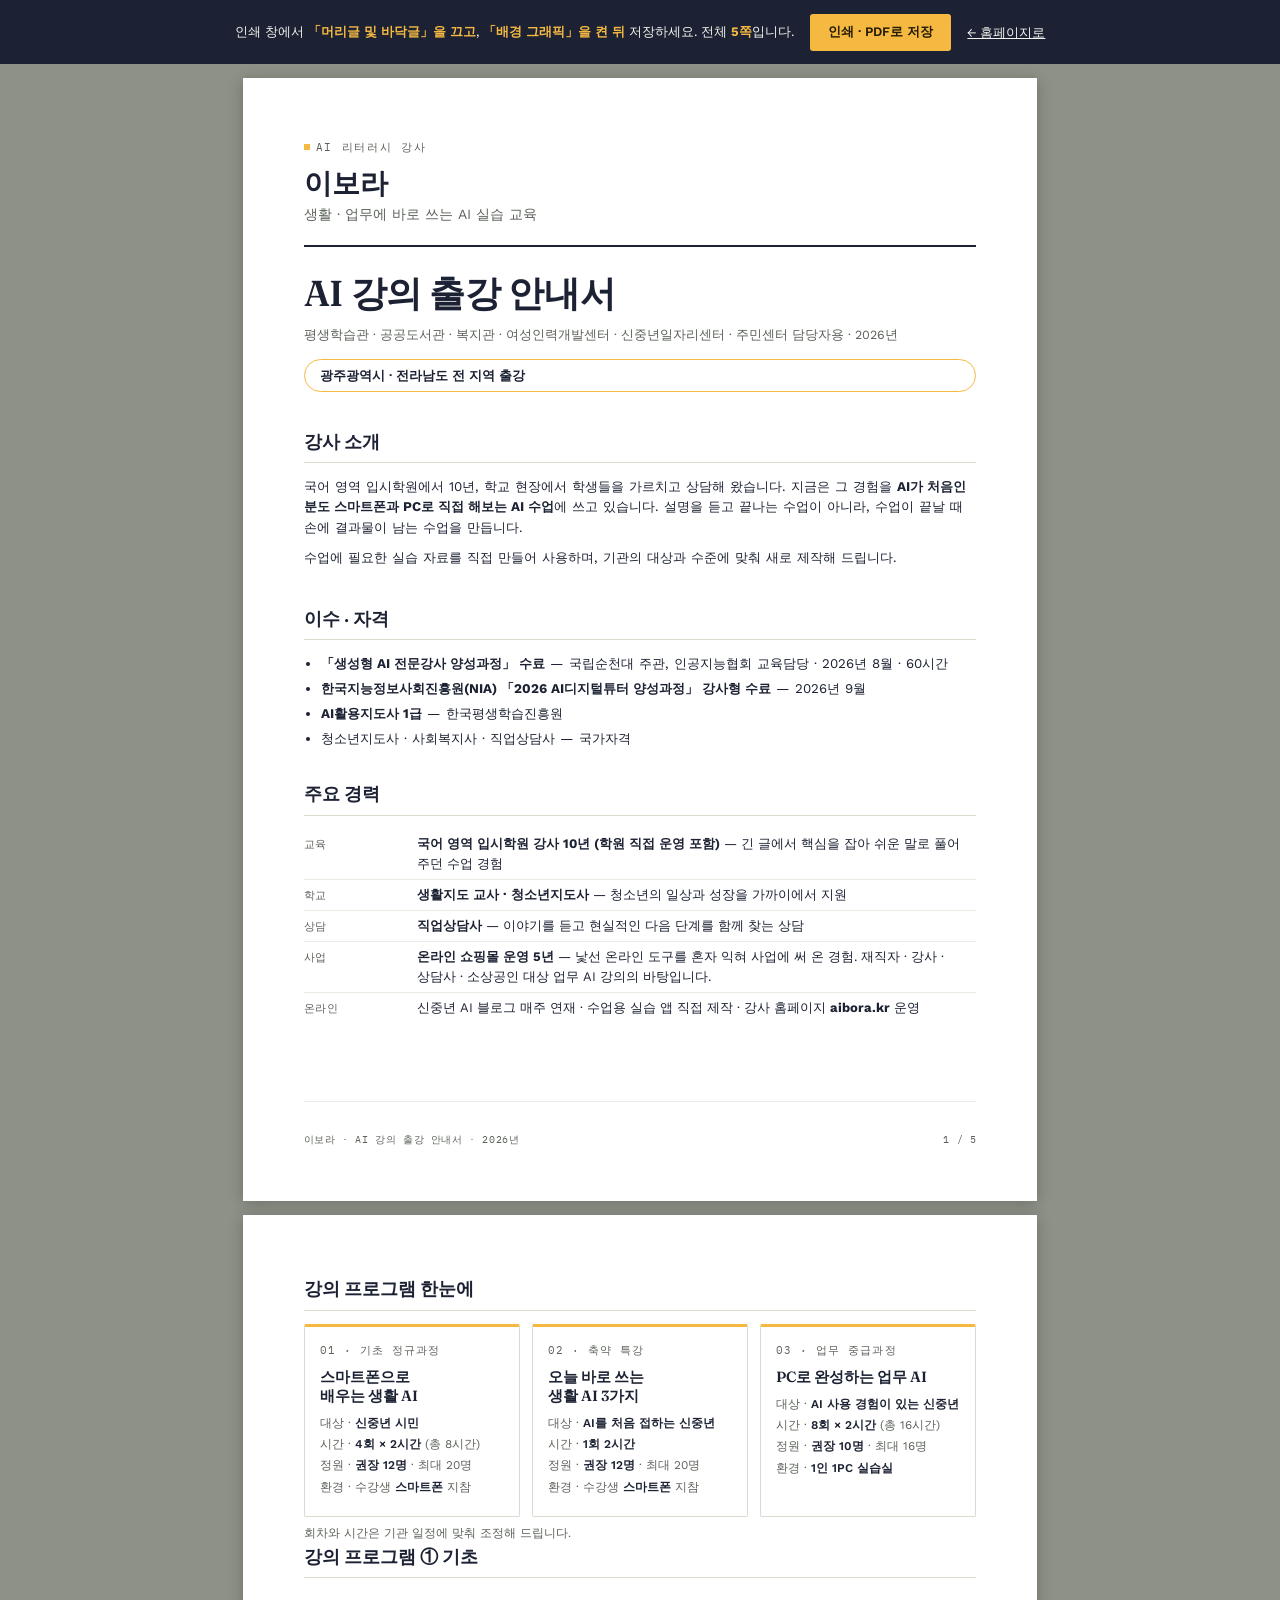
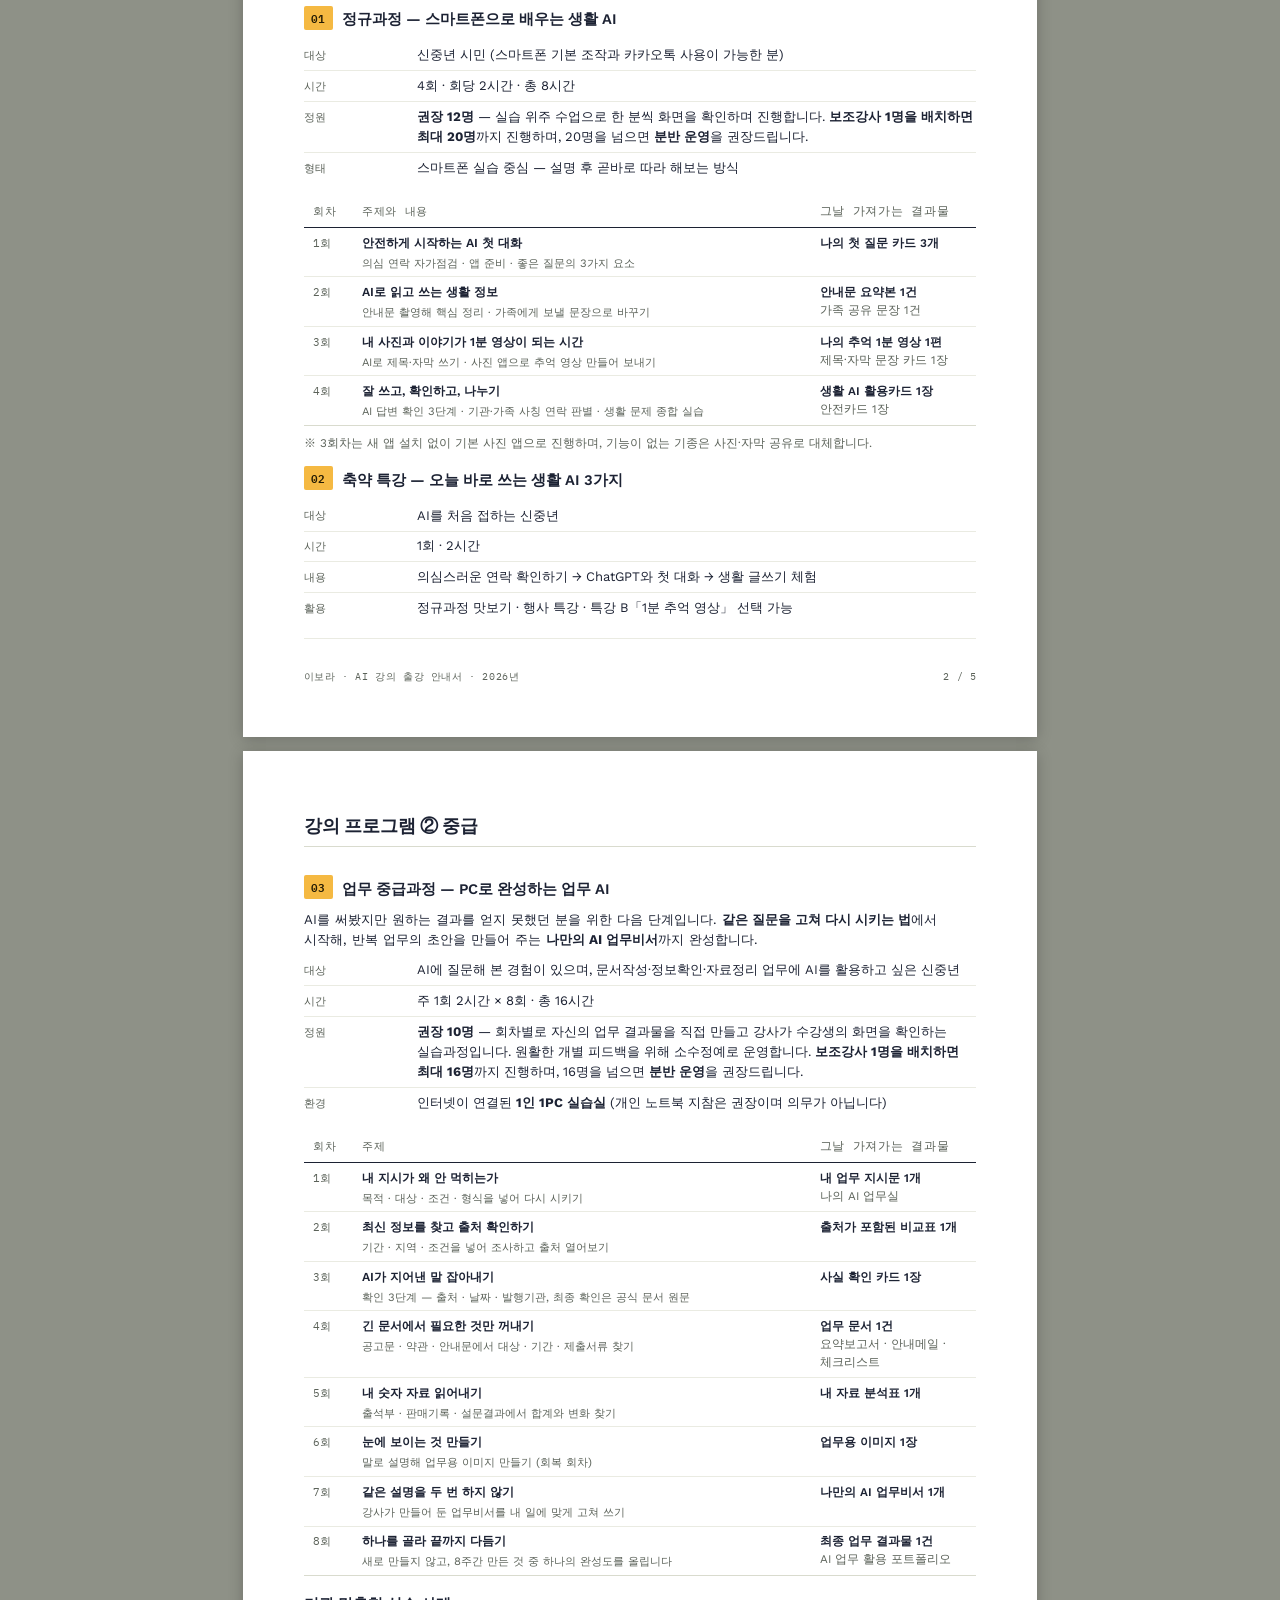
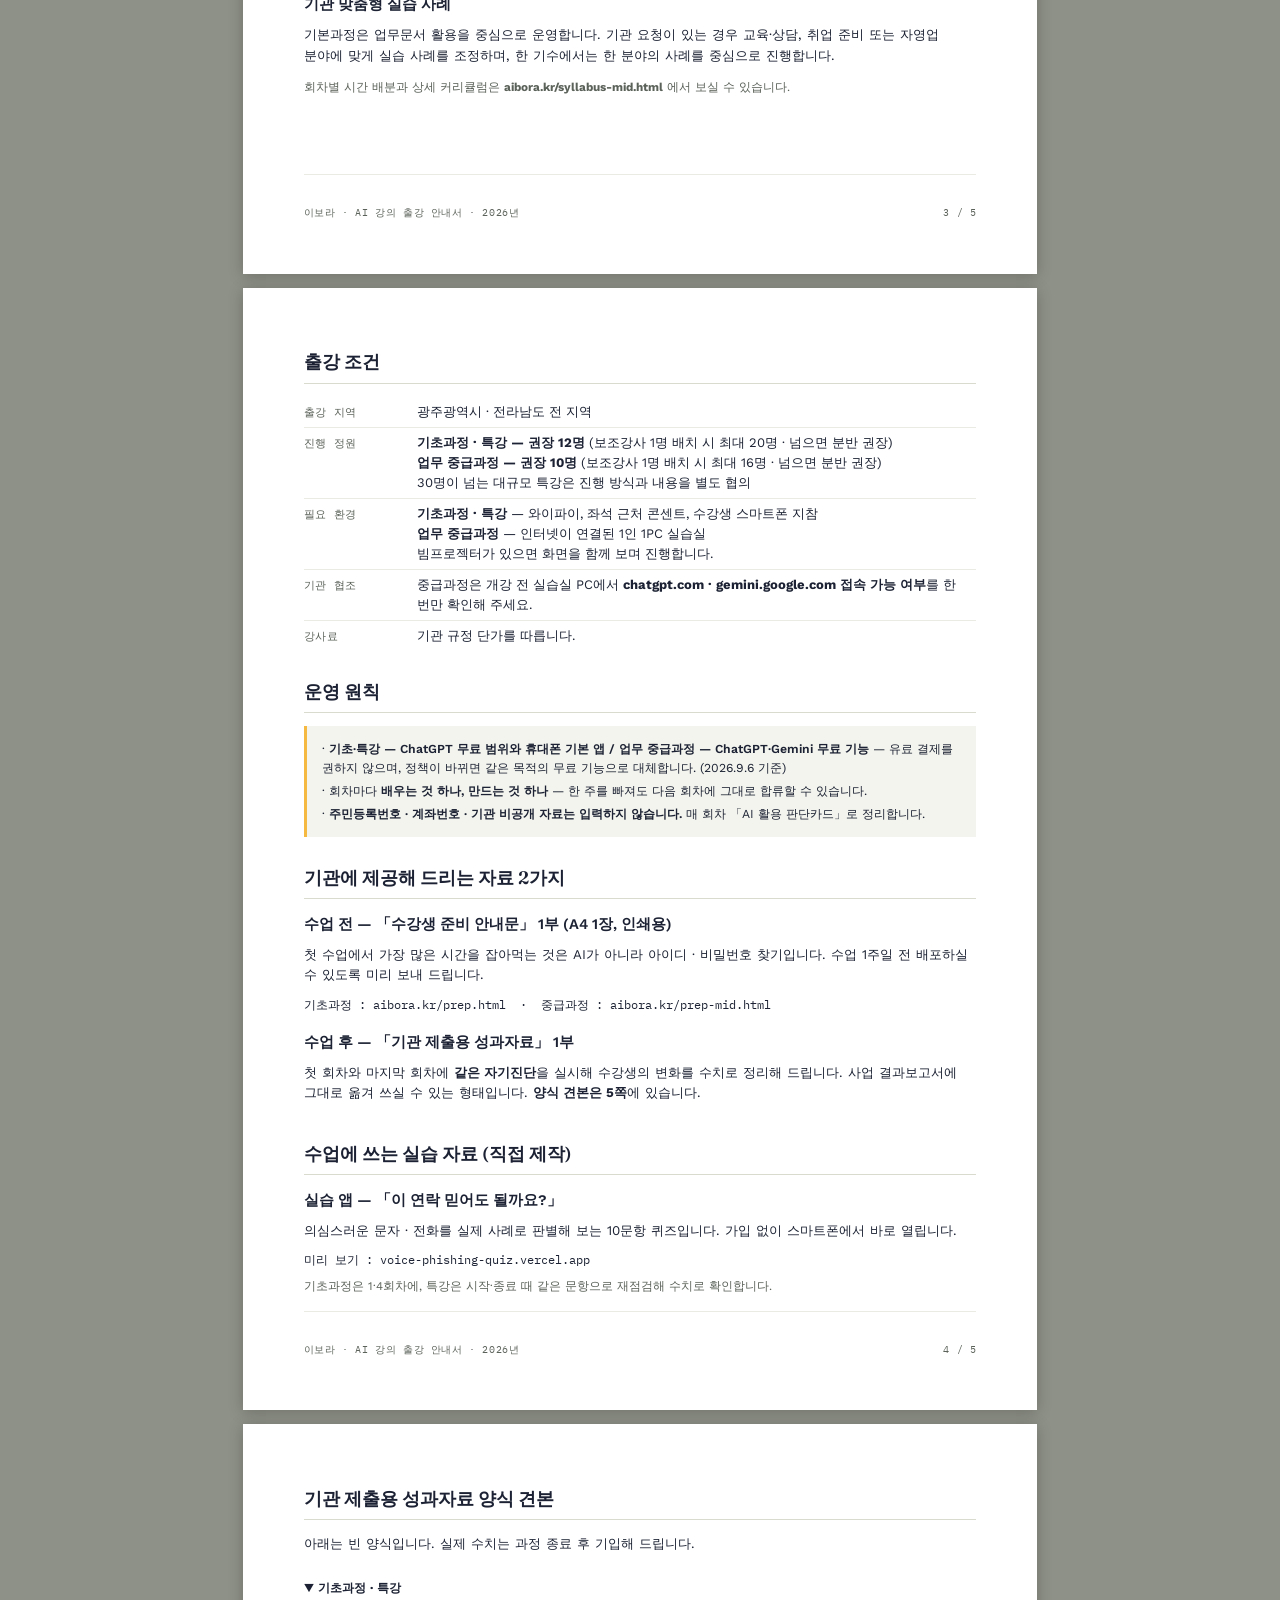
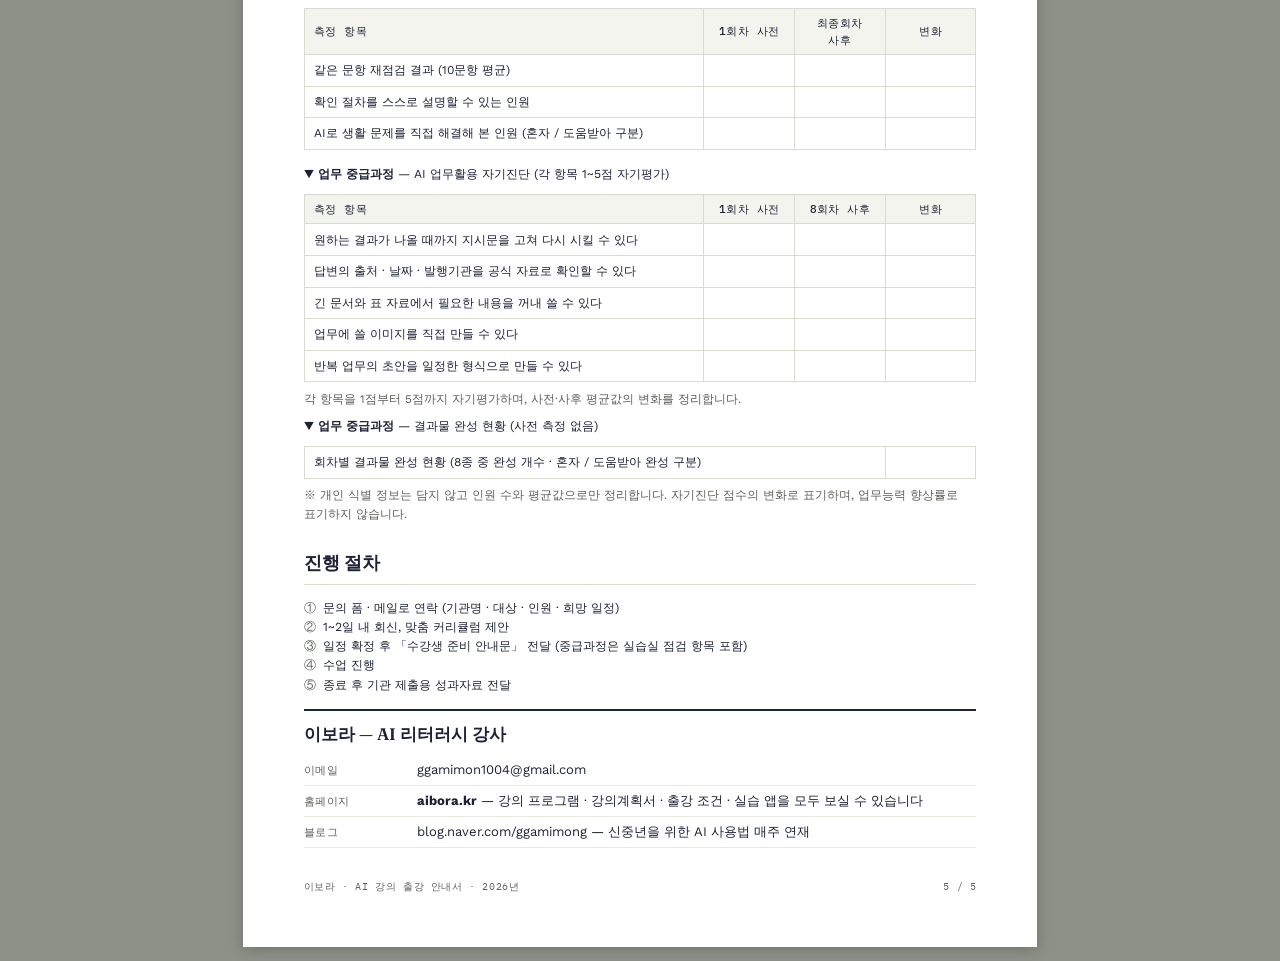
==== brochure.html @ 3d3cf530 "첫 화면 간판 AI 실습 강사, 문의 폼 교육 대상 확대" ====
<!doctype html>
<html lang="ko">
<head>
<meta charset="UTF-8">
<meta name="viewport" content="width=device-width, initial-scale=1.0">
<title>AI 강의 출강 안내서 | 이보라 AI 강사 (보라쌤)</title>
<meta name="description" content="AI 강사 이보라(보라쌤) 출강 안내서. 신중년·중장년(5060) 대상 2시간 특강, 4회 기초, 8회 업무 중급과정의 커리큘럼, 출강 조건, 성과자료 양식을 담았습니다. 광주·전남 전 지역 출강.">
<meta name="keywords" content="이보라, 이보라 강사, AI 강사 이보라, 보라쌤, 보라샘, 신중년 AI 강의, 중장년 AI 강의, 5060 AI 강의, 50대 60대 AI 교육, 시니어 AI 교육, 신중년 AI 교육, 광주 AI 강사, 전남 AI 강사, ChatGPT 강의, 스마트폰 AI 교육, 보이스피싱 예방 교육, AI 리터러시">
<meta name="author" content="이보라 (보라쌤)">
<meta name="robots" content="index, follow, max-image-preview:large, max-snippet:-1">
<link rel="canonical" href="https://www.aibora.kr/brochure.html">
<link rel="icon" href="/favicon.ico" sizes="48x48">
<link rel="icon" href="/favicon.svg" type="image/svg+xml">
<link rel="apple-touch-icon" href="/apple-touch-icon.png">
<meta name="theme-color" content="#F3F4EE">
<!-- 검색 결과·카카오톡·문자로 링크를 보낼 때 뜨는 미리보기입니다. -->
<meta property="og:type" content="website">
<meta property="og:site_name" content="이보라 AI 강사 · 보라쌤">
<meta property="og:locale" content="ko_KR">
<meta property="og:title" content="AI 강의 출강 안내서 | 이보라 AI 강사 (보라쌤)">
<meta property="og:description" content="AI 강사 이보라(보라쌤) 출강 안내서. 신중년·중장년(5060) 대상 2시간 특강, 4회 기초, 8회 업무 중급과정의 커리큘럼, 출강 조건, 성과자료 양식을 담았습니다. 광주·전남 전 지역 출강.">
<meta property="og:url" content="https://www.aibora.kr/brochure.html">
<meta property="og:image" content="https://www.aibora.kr/images/og-image.jpg">
<meta property="og:image:width" content="1200">
<meta property="og:image:height" content="630">
<meta property="og:image:alt" content="AI 강사 이보라(보라쌤) — 광주·전남 신중년 AI 교육">
<meta name="twitter:card" content="summary_large_image">
<meta name="twitter:title" content="AI 강의 출강 안내서 | 이보라 AI 강사 (보라쌤)">
<meta name="twitter:description" content="AI 강사 이보라(보라쌤) 출강 안내서. 신중년 대상 2시간 특강, 4회 기초, 8회 업무 중급과정의 커리큘럼, 출강 조건, 성과자료 양식을 담았습니다. 광주·전남 전 지역 출강.">
<meta name="twitter:image" content="https://www.aibora.kr/images/og-image.jpg">
<script type="application/ld+json">
{
 "@context": "https://schema.org",
 "@graph": [
  {
   "@type": "WebPage",
   "@id": "https://www.aibora.kr/brochure.html#webpage",
   "url": "https://www.aibora.kr/brochure.html",
   "name": "AI 강의 출강 안내서 | 이보라 AI 강사 (보라쌤)",
   "description": "AI 강사 이보라(보라쌤) 출강 안내서. 신중년 대상 2시간 특강, 4회 기초, 8회 업무 중급과정의 커리큘럼, 출강 조건, 성과자료 양식을 담았습니다. 광주·전남 전 지역 출강.",
   "inLanguage": "ko-KR",
   "isPartOf": {
    "@type": "WebSite",
    "@id": "https://www.aibora.kr/#website",
    "name": "이보라 AI 강사",
    "url": "https://www.aibora.kr/"
   },
   "author": {
    "@id": "https://www.aibora.kr/#person",
    "@type": "Person",
    "name": "이보라",
    "alternateName": [
     "보라쌤",
     "보라샘"
    ]
   },
   "dateModified": "2026-09-23"
  },
  {
   "@type": "BreadcrumbList",
   "itemListElement": [
    {
     "@type": "ListItem",
     "position": 1,
     "name": "홈",
     "item": "https://www.aibora.kr/"
    },
    {
     "@type": "ListItem",
     "position": 2,
     "name": "출강 안내서",
     "item": "https://www.aibora.kr/brochure.html"
    }
   ]
  }
 ]
}
</script>
<link rel="preconnect" href="https://fonts.googleapis.com">
<link rel="preconnect" href="https://fonts.gstatic.com" crossorigin>
<link href="https://fonts.googleapis.com/css2?family=Fraunces:ital,opsz,wght@0,9..144,400;0,9..144,600;1,9..144,500&family=Work+Sans:wght@400;500;600&family=IBM+Plex+Mono:wght@500&display=swap" rel="stylesheet">
<style>
/* ============================================================
   출강 안내서 — 인쇄(PDF) 전용 문서
   이 페이지를 Ctrl+P → 「PDF로 저장」 하면 aibora-brochure.pdf 가 됩니다.
   화면용 사이트 디자인과 별개로 A4 인쇄에 맞춰 설계했습니다.
   ============================================================ */

:root {
  --ink: #1C2233;
  --ink-soft: #5B6259;
  --line: #D9DBCE;
  --line-soft: #EAEBE2;
  --accent: #F5B942;
  --surface-2: #F3F4EE;
  --font-display: "Fraunces", Georgia, "Noto Serif KR", serif;
  --font-body: "Work Sans", "Apple SD Gothic Neo", "Malgun Gothic", sans-serif;
  --font-mono: "IBM Plex Mono", "Noto Sans Mono", monospace;
}

* { box-sizing: border-box; }

body {
  margin: 0;
  background: #8E9187;
  color: var(--ink);
  font-family: var(--font-body);
  font-size: 10pt;
  line-height: 1.54;
  word-break: keep-all;
  overflow-wrap: break-word;
  -webkit-font-smoothing: antialiased;
}

/* --- 인쇄 안내 막대 (인쇄 시 사라집니다) --- */

.print-bar {
  position: sticky;
  top: 0;
  z-index: 10;
  background: var(--ink);
  color: #F3F4EE;
  padding: 0.85rem 1.25rem;
  display: flex;
  align-items: center;
  justify-content: center;
  gap: 1rem;
  flex-wrap: wrap;
  font-size: 13px;
}

.print-bar strong { color: var(--accent); }

.print-bar button {
  font-family: inherit;
  font-size: 13px;
  font-weight: 600;
  border: 0;
  border-radius: 3px;
  background: var(--accent);
  color: #241B04;
  padding: 0.6rem 1.15rem;
  cursor: pointer;
}

.print-bar a { color: #F3F4EE; font-size: 12.5px; }
/* 안내서 안의 주소: 모양은 그대로, PDF에서 누르면 열립니다 */
a.doc-link { color: inherit; text-decoration: none; }
a.doc-link:hover { text-decoration: underline; }

/* --- A4 한 장 --- */

.page {
  width: 210mm;
  min-height: 297mm;
  margin: 14px auto;
  padding: 16mm 16mm 14mm;
  background: #fff;
  position: relative;
  box-shadow: 0 2px 14px rgba(0,0,0,0.22);
  display: flex;
  flex-direction: column;
}

.page-foot {
  margin-top: auto;
  padding-top: 8mm;
  display: flex;
  justify-content: space-between;
  align-items: baseline;
  font-family: var(--font-mono);
  font-size: 7.6pt;
  letter-spacing: 0.06em;
  color: var(--ink-soft);
  border-top: 1px solid var(--line-soft);
}

/* --- 표지 --- */

.cover-top {
  border-bottom: 2px solid var(--ink);
  padding-bottom: 5mm;
  margin-bottom: 7mm;
}

.cover-eyebrow {
  font-family: var(--font-mono);
  font-size: 8pt;
  letter-spacing: 0.16em;
  text-transform: uppercase;
  color: var(--ink-soft);
  margin: 0 0 3mm;
}

.cover-eyebrow::before {
  content: "";
  display: inline-block;
  width: 6px; height: 6px;
  background: var(--accent);
  margin-right: 6px;
  transform: translateY(-1px);
}

.cover-name {
  font-family: var(--font-display);
  font-weight: 600;
  font-size: 21pt;
  line-height: 1.15;
  margin: 0 0 1.5mm;
}

.cover-sub {
  font-size: 10.5pt;
  color: var(--ink-soft);
  margin: 0;
}

.doc-title {
  font-family: var(--font-display);
  font-weight: 600;
  font-size: 27pt;
  line-height: 1.12;
  margin: 0 0 3mm;
  letter-spacing: -0.01em;
}

.doc-meta {
  font-size: 9.4pt;
  color: var(--ink-soft);
  margin: 0 0 1mm;
}

.doc-region {
  display: inline-block;
  font-weight: 600;
  font-size: 9.6pt;
  border: 1px solid var(--accent);
  border-radius: 999px;
  padding: 1.4mm 4mm;
  margin-top: 3mm;
}

/* --- 공통 블록 --- */

.block { margin-top: 7mm; }

h2.sec {
  font-family: var(--font-display);
  font-weight: 600;
  font-size: 13.5pt;
  margin: 0 0 3.5mm;
  padding-bottom: 1.8mm;
  border-bottom: 1px solid var(--line);
}

h3.sub {
  font-size: 11pt;
  font-weight: 600;
  margin: 4.5mm 0 2.5mm;
}

h3.sub .tag {
  font-family: var(--font-mono);
  font-size: 8pt;
  color: #241B04;
  background: var(--accent);
  border-radius: 2px;
  padding: 0.6mm 2mm;
  margin-right: 2.5mm;
  vertical-align: 1px;
}

p { margin: 0 0 2.6mm; }
p.tight { margin-bottom: 1.2mm; }

.note {
  font-size: 8.8pt;
  color: var(--ink-soft);
  margin: 2mm 0 0;
}

/* --- 정의형 목록 (라벨 + 내용) --- */

.dl { margin: 0; }

.dl .row {
  display: grid;
  grid-template-columns: 26mm 1fr;
  gap: 0 4mm;
  padding: 1.3mm 0;
  border-bottom: 1px solid var(--line-soft);
}

.dl .row:last-child { border-bottom: 0; }

.dl .k {
  font-family: var(--font-mono);
  font-size: 8.4pt;
  letter-spacing: 0.04em;
  color: var(--ink-soft);
  padding-top: 0.5mm;
}

.dl .v { font-size: 9.8pt; }

/* --- 3종 비교 카드 --- */

.trio {
  display: grid;
  grid-template-columns: repeat(3, 1fr);
  gap: 3mm;
}

.trio .card {
  border: 1px solid var(--line);
  border-top: 3px solid var(--accent);
  border-radius: 2px;
  padding: 4mm 4mm 4.5mm;
}

.trio .card-no {
  font-family: var(--font-mono);
  font-size: 8pt;
  color: var(--ink-soft);
  letter-spacing: 0.1em;
}

.trio .card-name {
  font-family: var(--font-display);
  font-weight: 600;
  font-size: 11.1pt;
  line-height: 1.28;
  margin: 1mm 0 2mm;
  text-wrap: balance;
}

.trio .card-line {
  font-size: 8.9pt;
  color: var(--ink-soft);
  margin: 0 0 0.8mm;
}

.trio .card-line b { color: var(--ink); font-weight: 600; }

/* --- 커리큘럼 표 --- */

table.cur {
  width: 100%;
  border-collapse: collapse;
  font-size: 9.2pt;
}

table.cur th {
  text-align: left;
  font-family: var(--font-mono);
  font-size: 8pt;
  letter-spacing: 0.06em;
  color: var(--ink-soft);
  font-weight: 500;
  padding: 0 2.5mm 1.8mm;
  border-bottom: 1.5px solid var(--ink);
}

table.cur td {
  padding: 1.5mm 2.5mm;
  border-bottom: 1px solid var(--line-soft);
  vertical-align: top;
}

table.cur tr:last-child td { border-bottom: 1px solid var(--line); }

table.cur .no {
  width: 13mm;
  font-family: var(--font-mono);
  font-size: 8.6pt;
  color: var(--ink-soft);
  white-space: nowrap;
}

table.cur .ttl { font-weight: 600; }
table.cur .ttl small {
  display: block;
  font-weight: 400;
  font-size: 8.5pt;
  color: var(--ink-soft);
  line-height: 1.42;
  margin-top: 0.6mm;
}

table.cur .out {
  width: 44mm;
  font-size: 8.8pt;
  color: var(--ink-soft);
}

table.cur .out b { color: var(--ink); font-weight: 600; }

/* --- 성과자료 빈 양식 --- */

table.form {
  width: 100%;
  border-collapse: collapse;
  font-size: 9pt;
  margin-top: 1.5mm;
}

table.form th, table.form td {
  border: 1px solid var(--line);
  padding: 1.6mm 2.5mm;
  text-align: left;
}

table.form th {
  background: var(--surface-2);
  font-family: var(--font-mono);
  font-size: 8pt;
  font-weight: 500;
  letter-spacing: 0.04em;
}

table.form td.blank { height: 7mm; }
table.form .num { width: 24mm; text-align: center; }

/* --- 트랙 / 상자 --- */

.track {
  display: grid;
  grid-template-columns: repeat(3, 1fr);
  gap: 2.5mm;
  margin-top: 2.5mm;
}

.track div {
  border: 1px solid var(--line);
  border-radius: 2px;
  padding: 2.8mm 3mm;
  font-size: 8.8pt;
  color: var(--ink-soft);
}

.track b {
  display: block;
  color: var(--ink);
  font-size: 9.4pt;
  margin-bottom: 0.8mm;
}

.box {
  background: var(--surface-2);
  border-left: 3px solid var(--accent);
  padding: 3.5mm 4mm;
  font-size: 9.2pt;
  margin-top: 3mm;
}

.box b { font-weight: 600; }

.steps {
  font-size: 9.3pt;
  line-height: 1.55;
  margin: 0;
  padding: 0;
  list-style: none;
}

.steps li { padding-left: 7mm; text-indent: -7mm; }

.steps .n {
  font-family: var(--font-mono);
  font-weight: 500;
  color: var(--ink-soft);
  margin-right: 2mm;
}

.contact {
  margin-top: 4mm;
  border-top: 2px solid var(--ink);
  padding-top: 3mm;
}

.contact .who {
  font-family: var(--font-display);
  font-weight: 600;
  font-size: 12.5pt;
  margin: 0 0 2mm;
}

ul.plain { margin: 0; padding-left: 4.5mm; }
ul.plain li { margin-bottom: 1.2mm; }

/* ============================================================
   인쇄 설정
   ============================================================ */

@media print {
  /* 여백을 CSS에서 지정합니다. 크롬 인쇄창의 여백이 「기본값」이든 「없음」이든
     쪽수가 늘어나지 않도록, 쪽 안쪽 padding 대신 @page margin을 씁니다. */
  @page { size: A4; margin: 13mm 15mm; }

  body { background: #fff; font-size: 10pt; }

  /* 인쇄 창에서 「배경 그래픽」을 따로 켜지 않아도 색 배지·표 배경이 그대로 나오게 합니다. */
  * { -webkit-print-color-adjust: exact; print-color-adjust: exact; }

  .print-bar { display: none !important; }

  .page {
    width: auto;
    /* 267mm + 아래 여유 3mm. 쪽 경계에 바닥글이 딱 걸려 다음 장으로
       밀리지 않도록 일부러 3mm 남깁니다. */
    height: 267mm;
    min-height: 0;
    margin: 0;
    padding: 0 0 15mm;
    box-shadow: none;
    page-break-after: always;
    break-after: page;
  }

  .page:last-of-type { page-break-after: auto; break-after: auto; }

  /* 바닥글을 flex(margin-top:auto) 대신 절대배치로 고정합니다.
     flex 자동여백은 쪽이 나뉠 때 바닥글이 다음 장으로 밀려나는 일이 있었습니다. */
  .page-foot {
    position: absolute;
    left: 0; right: 0; bottom: 3mm;
    margin-top: 0;
  }

  table, .trio, .track, .box { page-break-inside: avoid; break-inside: avoid; }
  tr { page-break-inside: avoid; break-inside: avoid; }
}

/* --- 좁은 화면에서도 읽히도록 --- */

@media screen and (max-width: 230mm) {
  .page {
    width: auto;
    max-width: 100%;
    padding: 7mm 6mm;
    margin: 8px 6px;
  }
  .trio, .track { grid-template-columns: 1fr; }
  .doc-title { font-size: 21pt; }
  table.cur .out { width: auto; }
}
</style>
</head>
<body>

<div class="print-bar">
  <span>인쇄 창에서 <strong>「머리글 및 바닥글」을 끄고</strong>, <strong>「배경 그래픽」을 켠 뒤</strong> 저장하세요. 전체 <strong>5쪽</strong>입니다.</span>
  <button type="button" onclick="window.print()">인쇄 · PDF로 저장</button>
  <a href="index.html">← 홈페이지로</a>
</div>


<!-- ========================= 1쪽 : 표지 · 강사 소개 ========================= -->
<section class="page">

  <div class="cover-top">
    <p class="cover-eyebrow">AI 리터러시 강사</p>
    <p class="cover-name">이보라</p>
    <p class="cover-sub">생활 · 업무에 바로 쓰는 AI 실습 교육</p>
  </div>

  <h1 class="doc-title">AI 강의 출강 안내서</h1>
  <p class="doc-meta">평생학습관 · 공공도서관 · 복지관 · 여성인력개발센터 · 신중년일자리센터 · 주민센터 담당자용 · 2026년</p>
  <p class="doc-region">광주광역시 · 전라남도 전 지역 출강</p>

  <div class="block">
    <h2 class="sec">강사 소개</h2>
    <p>국어 영역 입시학원에서 10년, 학교 현장에서 학생들을 가르치고 상담해 왔습니다. 지금은 그 경험을 <strong>AI가 처음인 분도 스마트폰과 PC로 직접 해보는 AI 수업</strong>에 쓰고 있습니다. 설명을 듣고 끝나는 수업이 아니라, 수업이 끝날 때 손에 결과물이 남는 수업을 만듭니다.</p>
    <p>수업에 필요한 실습 자료를 직접 만들어 사용하며, 기관의 대상과 수준에 맞춰 새로 제작해 드립니다.</p>
  </div>

  <div class="block">
    <h2 class="sec">이수 · 자격</h2>
    <ul class="plain">
      <li><strong>「생성형 AI 전문강사 양성과정」 수료</strong> — 국립순천대 주관, 인공지능협회 교육담당 · 2026년 8월 · 60시간</li>
      <li><strong>한국지능정보사회진흥원(NIA) 「2026 AI디지털튜터 양성과정」 강사형 수료</strong> — 2026년 9월</li>
      <li><strong>AI활용지도사 1급</strong> — 한국평생학습진흥원</li>
      <li>청소년지도사 · 사회복지사 · 직업상담사 — 국가자격</li>
    </ul>
  </div>

  <div class="block">
    <h2 class="sec">주요 경력</h2>
    <div class="dl">
      <div class="row"><span class="k">교육</span><span class="v"><strong>국어 영역 입시학원 강사 10년 (학원 직접 운영 포함)</strong> — 긴 글에서 핵심을 잡아 쉬운 말로 풀어 주던 수업 경험</span></div>
      <div class="row"><span class="k">학교</span><span class="v"><strong>생활지도 교사 · 청소년지도사</strong> — 청소년의 일상과 성장을 가까이에서 지원</span></div>
      <div class="row"><span class="k">상담</span><span class="v"><strong>직업상담사</strong> — 이야기를 듣고 현실적인 다음 단계를 함께 찾는 상담</span></div>
      <div class="row"><span class="k">사업</span><span class="v"><strong>온라인 쇼핑몰 운영 5년</strong> — 낯선 온라인 도구를 혼자 익혀 사업에 써 온 경험. 재직자 · 강사 · 상담사 · 소상공인 대상 업무 AI 강의의 바탕입니다.</span></div>
      <div class="row"><span class="k">온라인</span><span class="v">신중년 AI 블로그 매주 연재 · 수업용 실습 앱 직접 제작 · 강사 홈페이지 <a class="doc-link" href="https://www.aibora.kr/"><strong>aibora.kr</strong></a> 운영</span></div>
    </div>
  </div>

  <div class="page-foot"><span>이보라 · AI 강의 출강 안내서 · 2026년</span><span>1 / 5</span></div>
</section>


<!-- ========================= 2쪽 : 기초 정규과정 · 특강 ========================= -->
<section class="page">

  <h2 class="sec">강의 프로그램 한눈에</h2>
  <div>
    <div class="trio">
      <div class="card">
        <p class="card-no">01 · 기초 정규과정</p>
        <p class="card-name">스마트폰으로 배우는 생활 AI</p>
        <p class="card-line">대상 · <b>신중년 시민</b></p>
        <p class="card-line">시간 · <b>4회 × 2시간</b> (총 8시간)</p>
        <p class="card-line">정원 · <b>권장 12명</b> · 최대 20명</p>
        <p class="card-line">환경 · 수강생 <b>스마트폰</b> 지참</p>
      </div>
      <div class="card">
        <p class="card-no">02 · 축약 특강</p>
        <p class="card-name">오늘 바로 쓰는 생활 AI 3가지</p>
        <p class="card-line">대상 · <b>AI를 처음 접하는 신중년</b></p>
        <p class="card-line">시간 · <b>1회 2시간</b></p>
        <p class="card-line">정원 · <b>권장 12명</b> · 최대 20명</p>
        <p class="card-line">환경 · 수강생 <b>스마트폰</b> 지참</p>
      </div>
      <div class="card">
        <p class="card-no">03 · 업무 중급과정</p>
        <p class="card-name">PC로 완성하는 업무 AI</p>
        <p class="card-line">대상 · <b>AI 사용 경험이 있는 신중년</b></p>
        <p class="card-line">시간 · <b>8회 × 2시간</b> (총 16시간)</p>
        <p class="card-line">정원 · <b>권장 10명</b> · 최대 16명</p>
        <p class="card-line">환경 · <b>1인 1PC 실습실</b></p>
      </div>
    </div>
    <p class="note">회차와 시간은 기관 일정에 맞춰 조정해 드립니다.</p>
  </div>

  <h2 class="sec">강의 프로그램 ① 기초</h2>

  <h3 class="sub"><span class="tag">01</span>정규과정 — 스마트폰으로 배우는 생활 AI</h3>

  <div class="dl">
    <div class="row"><span class="k">대상</span><span class="v">신중년 시민 (스마트폰 기본 조작과 카카오톡 사용이 가능한 분)</span></div>
    <div class="row"><span class="k">시간</span><span class="v">4회 · 회당 2시간 · 총 8시간</span></div>
    <div class="row"><span class="k">정원</span><span class="v"><strong>권장 12명</strong> — 실습 위주 수업으로 한 분씩 화면을 확인하며 진행합니다. <strong>보조강사 1명을 배치하면 최대 20명</strong>까지 진행하며, 20명을 넘으면 <strong>분반 운영</strong>을 권장드립니다.</span></div>
    <div class="row"><span class="k">형태</span><span class="v">스마트폰 실습 중심 — 설명 후 곧바로 따라 해보는 방식</span></div>
  </div>

  <table class="cur" style="margin-top:5mm">
    <thead>
      <tr><th class="no">회차</th><th>주제와 내용</th><th class="out">그날 가져가는 결과물</th></tr>
    </thead>
    <tbody>
      <tr>
        <td class="no">1회</td>
        <td class="ttl">안전하게 시작하는 AI 첫 대화<small>의심 연락 자가점검 · 앱 준비 · 좋은 질문의 3가지 요소</small></td>
        <td class="out"><b>나의 첫 질문 카드 3개</b></td>
      </tr>
      <tr>
        <td class="no">2회</td>
        <td class="ttl">AI로 읽고 쓰는 생활 정보<small>안내문 촬영해 핵심 정리 · 가족에게 보낼 문장으로 바꾸기</small></td>
        <td class="out"><b>안내문 요약본 1건</b><br>가족 공유 문장 1건</td>
      </tr>
      <tr>
        <td class="no">3회</td>
        <td class="ttl">내 사진과 이야기가 1분 영상이 되는 시간<small>AI로 제목·자막 쓰기 · 사진 앱으로 추억 영상 만들어 보내기</small></td>
        <td class="out"><b>나의 추억 1분 영상 1편</b><br>제목·자막 문장 카드 1장</td>
      </tr>
      <tr>
        <td class="no">4회</td>
        <td class="ttl">잘 쓰고, 확인하고, 나누기<small>AI 답변 확인 3단계 · 기관·가족 사칭 연락 판별 · 생활 문제 종합 실습</small></td>
        <td class="out"><b>생활 AI 활용카드 1장</b><br>안전카드 1장</td>
      </tr>
    </tbody>
  </table>

  <p class="note">※ 3회차는 새 앱 설치 없이 기본 사진 앱으로 진행하며, 기능이 없는 기종은 사진·자막 공유로 대체합니다.</p>

  <h3 class="sub"><span class="tag">02</span>축약 특강 — 오늘 바로 쓰는 생활 AI 3가지</h3>

  <div class="dl">
    <div class="row"><span class="k">대상</span><span class="v">AI를 처음 접하는 신중년</span></div>
    <div class="row"><span class="k">시간</span><span class="v">1회 · 2시간</span></div>
    <div class="row"><span class="k">내용</span><span class="v">의심스러운 연락 확인하기 → ChatGPT와 첫 대화 → 생활 글쓰기 체험</span></div>
    <div class="row"><span class="k">활용</span><span class="v">정규과정 맛보기 · 행사 특강 · <a class="doc-link" href="https://www.aibora.kr/special.html">특강 B「1분 추억 영상」</a> 선택 가능</span></div>
  </div>

  <div class="page-foot"><span>이보라 · AI 강의 출강 안내서 · 2026년</span><span>2 / 5</span></div>
</section>


<!-- ========================= 3쪽 : 업무 중급과정 ========================= -->
<section class="page">

  <h2 class="sec">강의 프로그램 ② 중급</h2>

  <h3 class="sub"><span class="tag">03</span>업무 중급과정 — PC로 완성하는 업무 AI</h3>

  <p class="tight">AI를 써봤지만 원하는 결과를 얻지 못했던 분을 위한 다음 단계입니다. <strong>같은 질문을 고쳐 다시 시키는 법</strong>에서 시작해, 반복 업무의 초안을 만들어 주는 <strong>나만의 AI 업무비서</strong>까지 완성합니다.</p>

  <div class="dl">
    <div class="row"><span class="k">대상</span><span class="v">AI에 질문해 본 경험이 있으며, 문서작성·정보확인·자료정리 업무에 AI를 활용하고 싶은 신중년</span></div>
    <div class="row"><span class="k">시간</span><span class="v">주 1회 2시간 × 8회 · 총 16시간</span></div>
    <div class="row"><span class="k">정원</span><span class="v"><strong>권장 10명</strong> — 회차별로 자신의 업무 결과물을 직접 만들고 강사가 수강생의 화면을 확인하는 실습과정입니다. 원활한 개별 피드백을 위해 소수정예로 운영합니다. <strong>보조강사 1명을 배치하면 최대 16명</strong>까지 진행하며, 16명을 넘으면 <strong>분반 운영</strong>을 권장드립니다.</span></div>
    <div class="row"><span class="k">환경</span><span class="v">인터넷이 연결된 <strong>1인 1PC 실습실</strong> (개인 노트북 지참은 권장이며 의무가 아닙니다)</span></div>
  </div>

  <table class="cur" style="margin-top:5mm">
    <thead>
      <tr><th class="no">회차</th><th>주제</th><th class="out">그날 가져가는 결과물</th></tr>
    </thead>
    <tbody>
      <tr><td class="no">1회</td><td class="ttl">내 지시가 왜 안 먹히는가<small>목적 · 대상 · 조건 · 형식을 넣어 다시 시키기</small></td><td class="out"><b>내 업무 지시문 1개</b><br>나의 AI 업무실</td></tr>
      <tr><td class="no">2회</td><td class="ttl">최신 정보를 찾고 출처 확인하기<small>기간 · 지역 · 조건을 넣어 조사하고 출처 열어보기</small></td><td class="out"><b>출처가 포함된 비교표 1개</b></td></tr>
      <tr><td class="no">3회</td><td class="ttl">AI가 지어낸 말 잡아내기<small>확인 3단계 — 출처 · 날짜 · 발행기관, 최종 확인은 공식 문서 원문</small></td><td class="out"><b>사실 확인 카드 1장</b></td></tr>
      <tr><td class="no">4회</td><td class="ttl">긴 문서에서 필요한 것만 꺼내기<small>공고문 · 약관 · 안내문에서 대상 · 기간 · 제출서류 찾기</small></td><td class="out"><b>업무 문서 1건</b><br>요약보고서 · 안내메일 · 체크리스트</td></tr>
      <tr><td class="no">5회</td><td class="ttl">내 숫자 자료 읽어내기<small>출석부 · 판매기록 · 설문결과에서 합계와 변화 찾기</small></td><td class="out"><b>내 자료 분석표 1개</b></td></tr>
      <tr><td class="no">6회</td><td class="ttl">눈에 보이는 것 만들기<small>말로 설명해 업무용 이미지 만들기 (회복 회차)</small></td><td class="out"><b>업무용 이미지 1장</b></td></tr>
      <tr><td class="no">7회</td><td class="ttl">같은 설명을 두 번 하지 않기<small>강사가 만들어 둔 업무비서를 내 일에 맞게 고쳐 쓰기</small></td><td class="out"><b>나만의 AI 업무비서 1개</b></td></tr>
      <tr><td class="no">8회</td><td class="ttl">하나를 골라 끝까지 다듬기<small>새로 만들지 않고, 8주간 만든 것 중 하나의 완성도를 올립니다</small></td><td class="out"><b>최종 업무 결과물 1건</b><br>AI 업무 활용 포트폴리오</td></tr>
    </tbody>
  </table>

  <h3 class="sub">기관 맞춤형 실습 사례</h3>
  <p class="tight">기본과정은 업무문서 활용을 중심으로 운영합니다. 기관 요청이 있는 경우 교육·상담, 취업 준비 또는 자영업 분야에 맞게 실습 사례를 조정하며, 한 기수에서는 한 분야의 사례를 중심으로 진행합니다.</p>

  <p class="note">회차별 시간 배분과 상세 커리큘럼은 <a class="doc-link" href="https://www.aibora.kr/syllabus-mid.html"><strong>aibora.kr/syllabus-mid.html</strong></a> 에서 보실 수 있습니다.</p>

  <div class="page-foot"><span>이보라 · AI 강의 출강 안내서 · 2026년</span><span>3 / 5</span></div>
</section>


<!-- ========================= 4쪽 : 출강 조건 · 제공 자료 ========================= -->
<section class="page">

  <h2 class="sec">출강 조건</h2>

  <div class="dl">
    <div class="row"><span class="k">출강 지역</span><span class="v">광주광역시 · 전라남도 전 지역</span></div>
    <div class="row"><span class="k">진행 정원</span><span class="v"><strong>기초과정 · 특강 — 권장 12명</strong> (보조강사 1명 배치 시 최대 20명 · 넘으면 분반 권장)<br><strong>업무 중급과정 — 권장 10명</strong> (보조강사 1명 배치 시 최대 16명 · 넘으면 분반 권장)<br>30명이 넘는 대규모 특강은 진행 방식과 내용을 별도 협의</span></div>
    <div class="row"><span class="k">필요 환경</span><span class="v"><strong>기초과정 · 특강</strong> — 와이파이, 좌석 근처 콘센트, 수강생 스마트폰 지참<br><strong>업무 중급과정</strong> — 인터넷이 연결된 1인 1PC 실습실<br>빔프로젝터가 있으면 화면을 함께 보며 진행합니다.</span></div>
    <div class="row"><span class="k">기관 협조</span><span class="v">중급과정은 개강 전 실습실 PC에서 <strong>chatgpt.com · gemini.google.com 접속 가능 여부</strong>를 한 번만 확인해 주세요.</span></div>
    <div class="row"><span class="k">강사료</span><span class="v">기관 규정 단가를 따릅니다.</span></div>
  </div>

  <div class="block">
    <h2 class="sec">운영 원칙</h2>
    <div class="box" style="margin-top:0">
    <p class="tight">· <b>기초·특강 — ChatGPT 무료 범위와 휴대폰 기본 앱 / 업무 중급과정 — ChatGPT·Gemini 무료 기능</b> — 유료 결제를 권하지 않으며, 정책이 바뀌면 같은 목적의 무료 기능으로 대체합니다. (2026.9.6 기준)</p>
    <p class="tight">· 회차마다 <b>배우는 것 하나, 만드는 것 하나</b> — 한 주를 빠져도 다음 회차에 그대로 합류할 수 있습니다.</p>
    <p class="tight" style="margin-bottom:0">· <b>주민등록번호 · 계좌번호 · 기관 비공개 자료는 입력하지 않습니다.</b> 매 회차 「AI 활용 판단카드」로 정리합니다.</p>
    </div>
  </div>

  <div class="block">
    <h2 class="sec">기관에 제공해 드리는 자료 2가지</h2>

    <h3 class="sub" style="margin-top:2mm">수업 전 — 「수강생 준비 안내문」 1부 (A4 1장, 인쇄용)</h3>
    <p>첫 수업에서 가장 많은 시간을 잡아먹는 것은 AI가 아니라 아이디 · 비밀번호 찾기입니다. 수업 1주일 전 배포하실 수 있도록 미리 보내 드립니다.</p>
    <p class="tight" style="font-family:var(--font-mono);font-size:8.8pt">기초과정 : <a class="doc-link" href="https://www.aibora.kr/prep.html">aibora.kr/prep.html</a> &nbsp;·&nbsp; 중급과정 : <a class="doc-link" href="https://www.aibora.kr/prep-mid.html">aibora.kr/prep-mid.html</a></p>

    <h3 class="sub">수업 후 — 「기관 제출용 성과자료」 1부</h3>
    <p>첫 회차와 마지막 회차에 <strong>같은 자기진단</strong>을 실시해 수강생의 변화를 수치로 정리해 드립니다. 사업 결과보고서에 그대로 옮겨 쓰실 수 있는 형태입니다. <strong>양식 견본은 5쪽</strong>에 있습니다.</p>
  </div>

  <div class="block">
    <h2 class="sec">수업에 쓰는 실습 자료 (직접 제작)</h2>
    <h3 class="sub" style="margin-top:2mm">실습 앱 — 「이 연락 믿어도 될까요?」</h3>
    <p>의심스러운 문자 · 전화를 실제 사례로 판별해 보는 10문항 퀴즈입니다. 가입 없이 스마트폰에서 바로 열립니다.</p>
    <p class="tight" style="font-family:var(--font-mono);font-size:8.8pt">미리 보기 : <a class="doc-link" href="https://voice-phishing-quiz.vercel.app/">voice-phishing-quiz.vercel.app</a></p>
    <p class="note">기초과정은 1·4회차에, 특강은 시작·종료 때 같은 문항으로 재점검해 수치로 확인합니다.</p>
  </div>

  <div class="page-foot"><span>이보라 · AI 강의 출강 안내서 · 2026년</span><span>4 / 5</span></div>
</section>


<!-- ========================= 5쪽 : 성과자료 · 진행 절차 · 연락처 ========================= -->
<section class="page">

  <h2 class="sec">기관 제출용 성과자료 양식 견본</h2>
  <p>아래는 빈 양식입니다. 실제 수치는 과정 종료 후 기입해 드립니다.</p>

  <p class="tight" style="font-size:9.2pt;margin-top:4mm"><strong>▼ 기초과정 · 특강</strong></p>
  <table class="form">
    <tr><th>측정 항목</th><th class="num">1회차 사전</th><th class="num">최종회차 사후</th><th class="num">변화</th></tr>
    <tr><td>같은 문항 재점검 결과 (10문항 평균)</td><td class="blank"></td><td></td><td></td></tr>
    <tr><td>확인 절차를 스스로 설명할 수 있는 인원</td><td class="blank"></td><td></td><td></td></tr>
    <tr><td>AI로 생활 문제를 직접 해결해 본 인원 (혼자 / 도움받아 구분)</td><td class="blank"></td><td></td><td></td></tr>
  </table>

  <p class="tight" style="font-size:9.2pt;margin-top:4mm"><strong>▼ 업무 중급과정</strong> — AI 업무활용 자기진단 (각 항목 1~5점 자기평가)</p>
  <table class="form">
    <tr><th>측정 항목</th><th class="num">1회차 사전</th><th class="num">8회차 사후</th><th class="num">변화</th></tr>
    <tr><td>원하는 결과가 나올 때까지 지시문을 고쳐 다시 시킬 수 있다</td><td class="blank"></td><td></td><td></td></tr>
    <tr><td>답변의 출처 · 날짜 · 발행기관을 공식 자료로 확인할 수 있다</td><td class="blank"></td><td></td><td></td></tr>
    <tr><td>긴 문서와 표 자료에서 필요한 내용을 꺼내 쓸 수 있다</td><td class="blank"></td><td></td><td></td></tr>
    <tr><td>업무에 쓸 이미지를 직접 만들 수 있다</td><td class="blank"></td><td></td><td></td></tr>
    <tr><td>반복 업무의 초안을 일정한 형식으로 만들 수 있다</td><td class="blank"></td><td></td><td></td></tr>
  </table>
  <p class="note">각 항목을 1점부터 5점까지 자기평가하며, 사전·사후 평균값의 변화를 정리합니다.</p>

  <p class="tight" style="font-size:9.2pt;margin-top:2.5mm"><strong>▼ 업무 중급과정</strong> — 결과물 완성 현황 (사전 측정 없음)</p>
  <table class="form">
    <tr><td>회차별 결과물 완성 현황 (8종 중 완성 개수 · 혼자 / 도움받아 완성 구분)</td><td class="num blank"></td></tr>
  </table>

  <p class="note">※ 개인 식별 정보는 담지 않고 인원 수와 평균값으로만 정리합니다. 자기진단 점수의 변화로 표기하며, 업무능력 향상률로 표기하지 않습니다.</p>

  <div class="block">
    <h2 class="sec">진행 절차</h2>
    <ul class="steps">
      <li><span class="n">①</span>문의 폼 · 메일로 연락 (기관명 · 대상 · 인원 · 희망 일정)</li>
      <li><span class="n">②</span>1~2일 내 회신, 맞춤 커리큘럼 제안</li>
      <li><span class="n">③</span>일정 확정 후 「수강생 준비 안내문」 전달 (중급과정은 실습실 점검 항목 포함)</li>
      <li><span class="n">④</span>수업 진행</li>
      <li><span class="n">⑤</span>종료 후 기관 제출용 성과자료 전달</li>
    </ul>
  </div>

  <div class="contact">
    <p class="who">이보라 — AI 리터러시 강사</p>
    <div class="dl">
      <div class="row"><span class="k">이메일</span><span class="v"><a class="doc-link" href="mailto:ggamimon1004@gmail.com">ggamimon1004@gmail.com</a></span></div>
      <div class="row"><span class="k">홈페이지</span><span class="v"><a class="doc-link" href="https://www.aibora.kr/"><strong>aibora.kr</strong></a> — 강의 프로그램 · 강의계획서 · 출강 조건 · 실습 앱을 모두 보실 수 있습니다</span></div>
      <div class="row"><span class="k">블로그</span><span class="v"><a class="doc-link" href="https://blog.naver.com/ggamimong">blog.naver.com/ggamimong</a> — 신중년을 위한 AI 사용법 매주 연재</span></div>
    </div>
  </div>

  <div class="page-foot"><span>이보라 · AI 강의 출강 안내서 · 2026년</span><span>5 / 5</span></div>
</section>

</body>
</html>
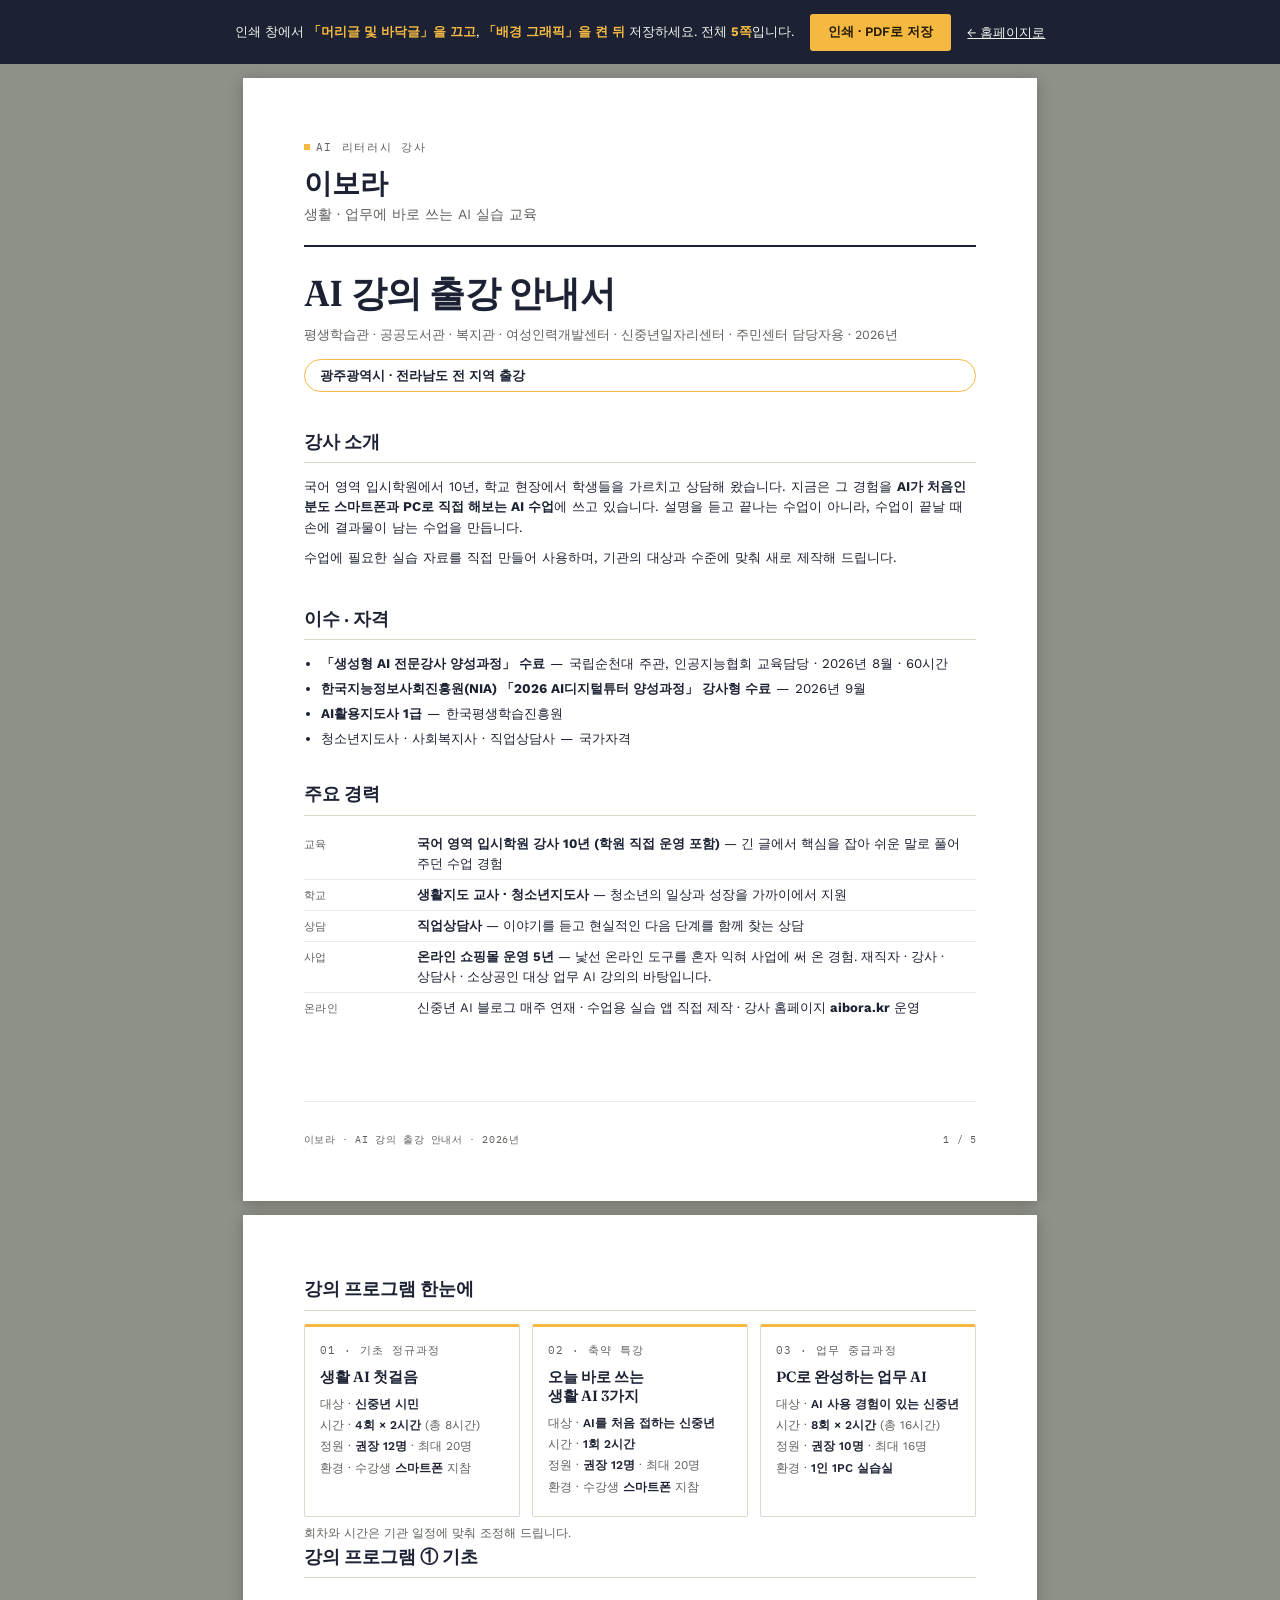
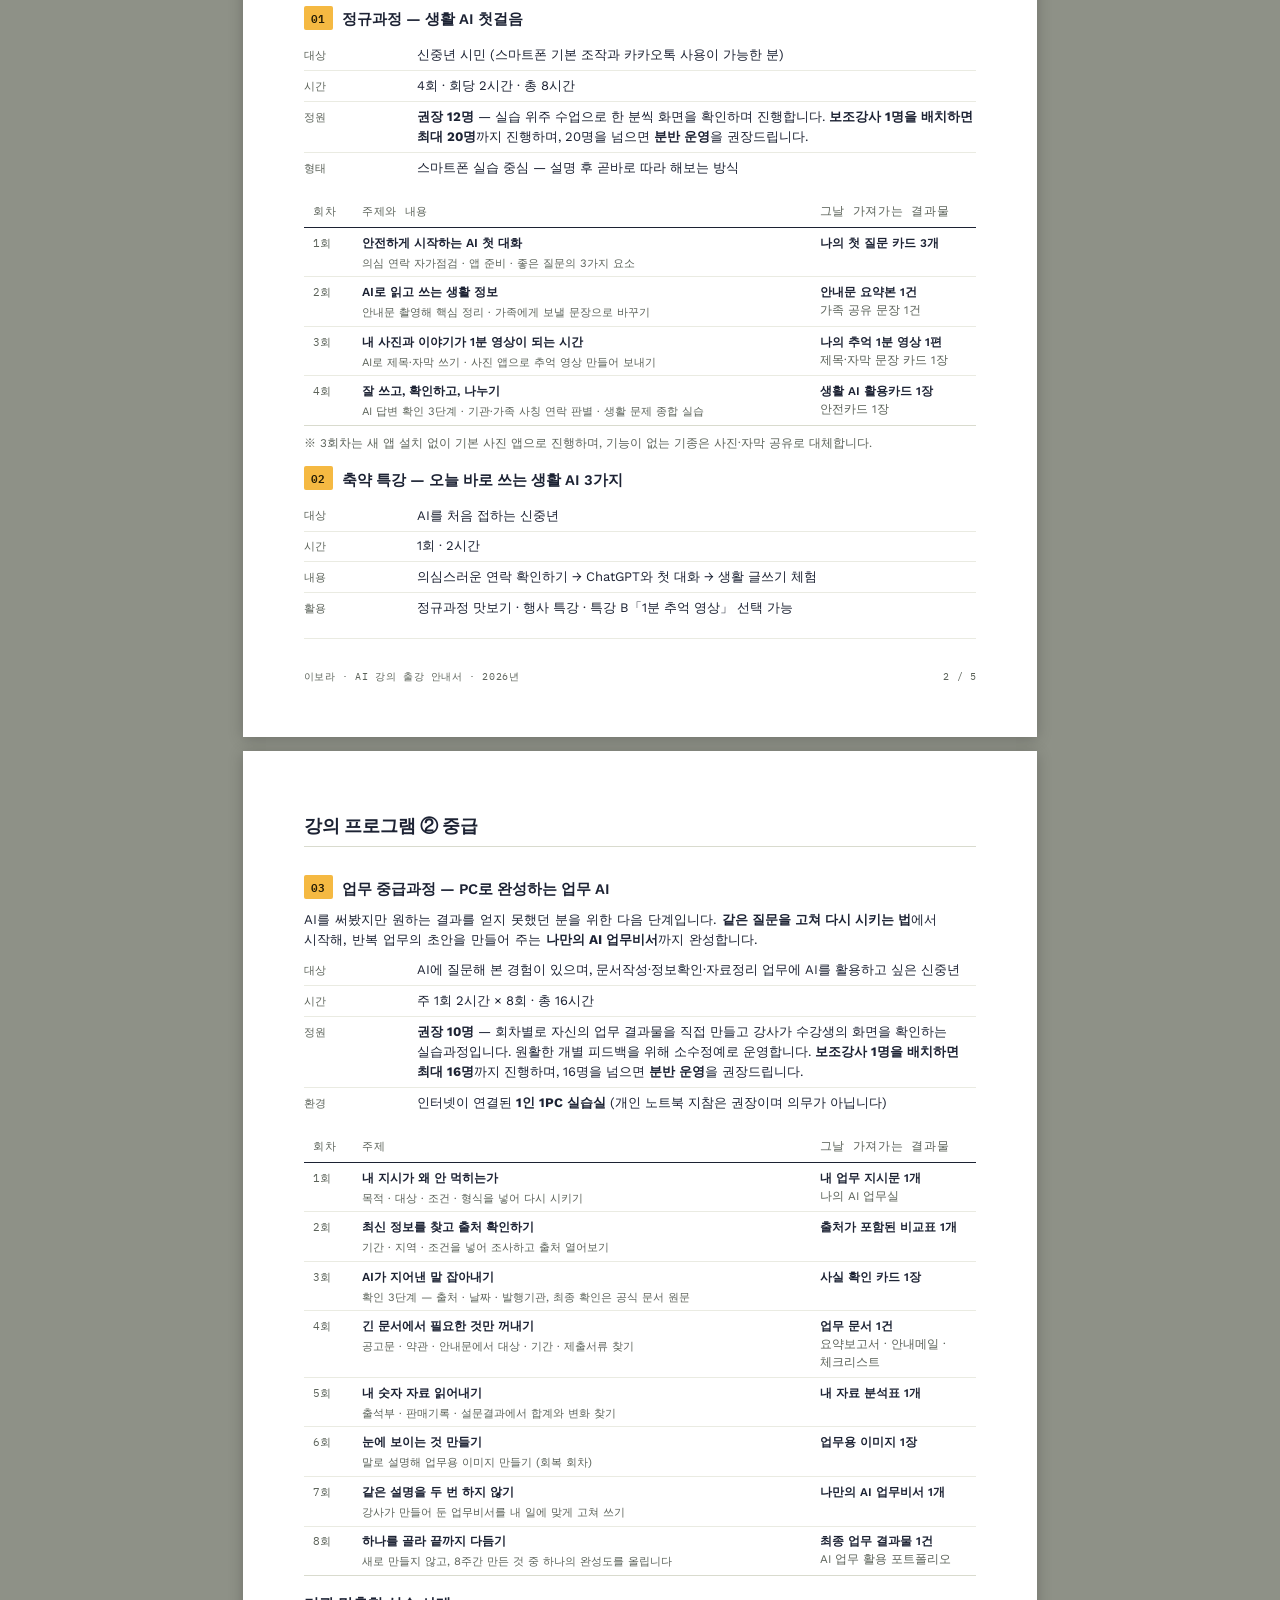
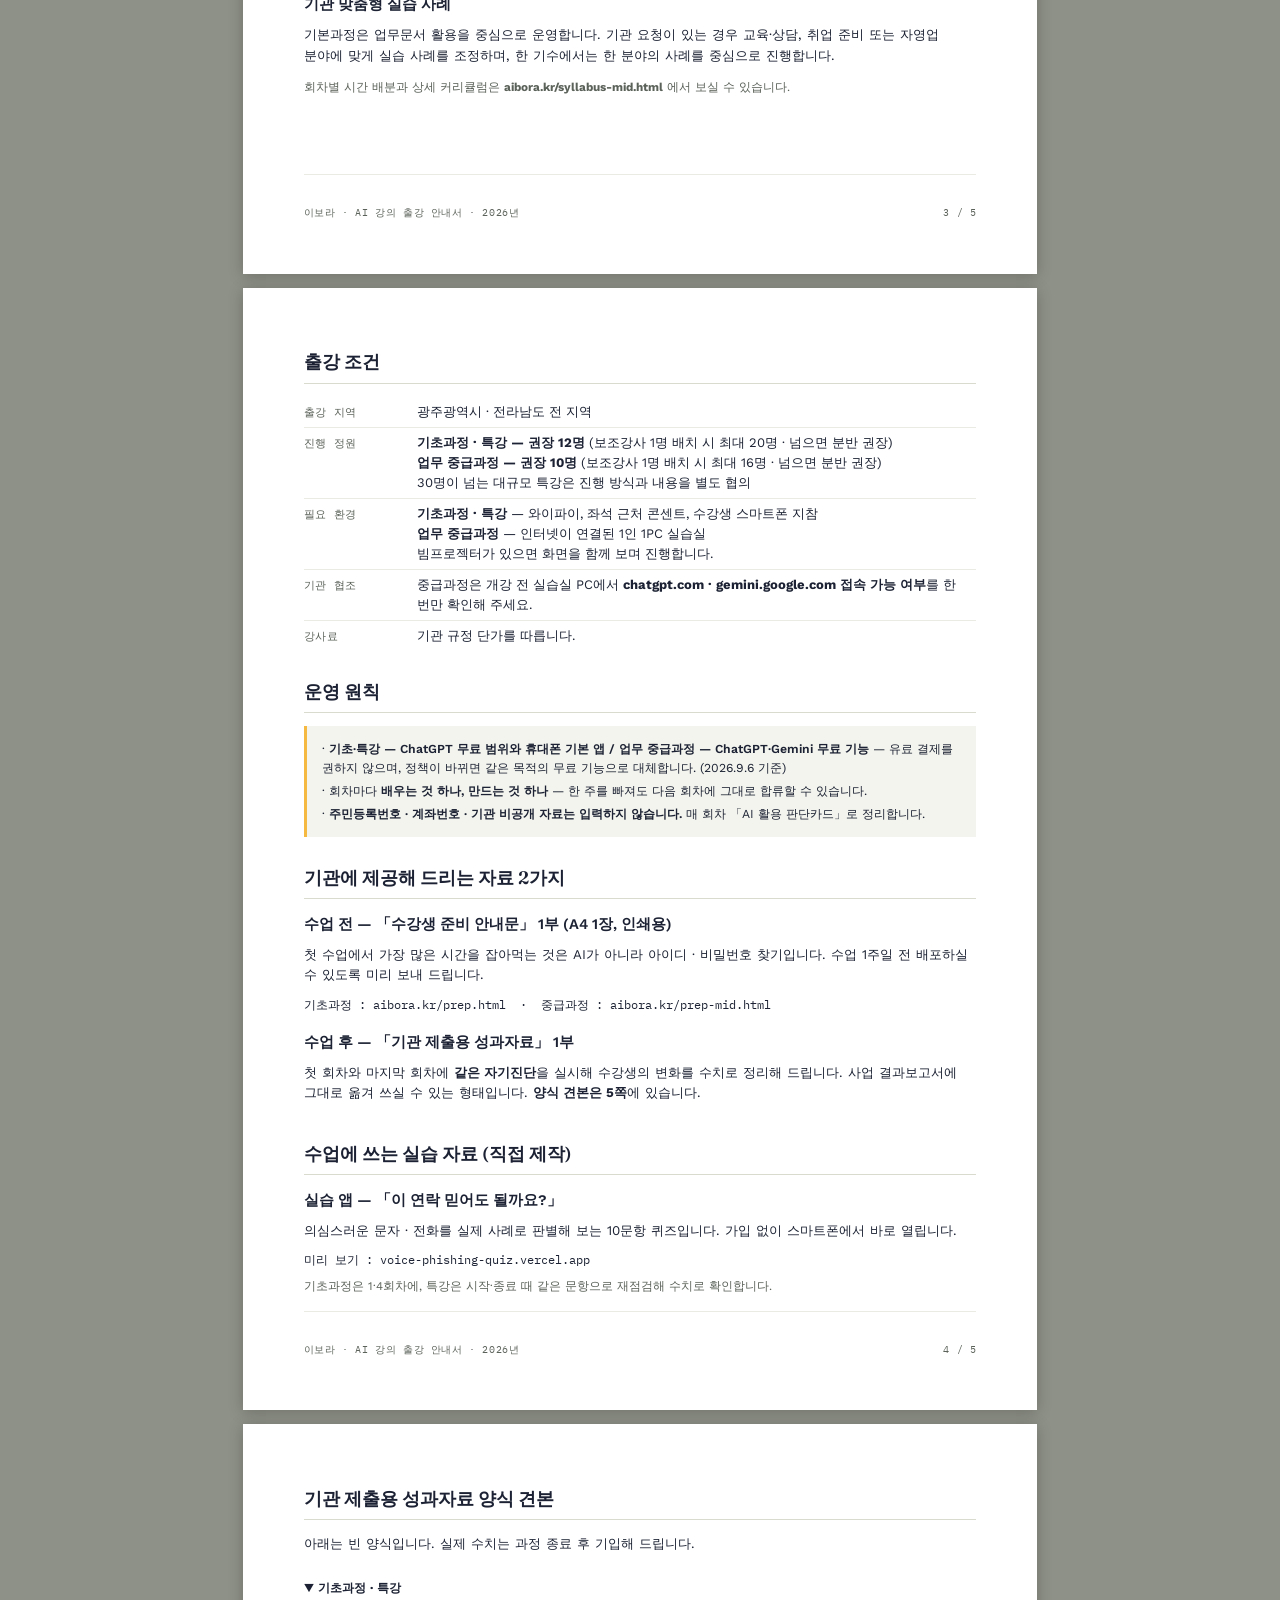
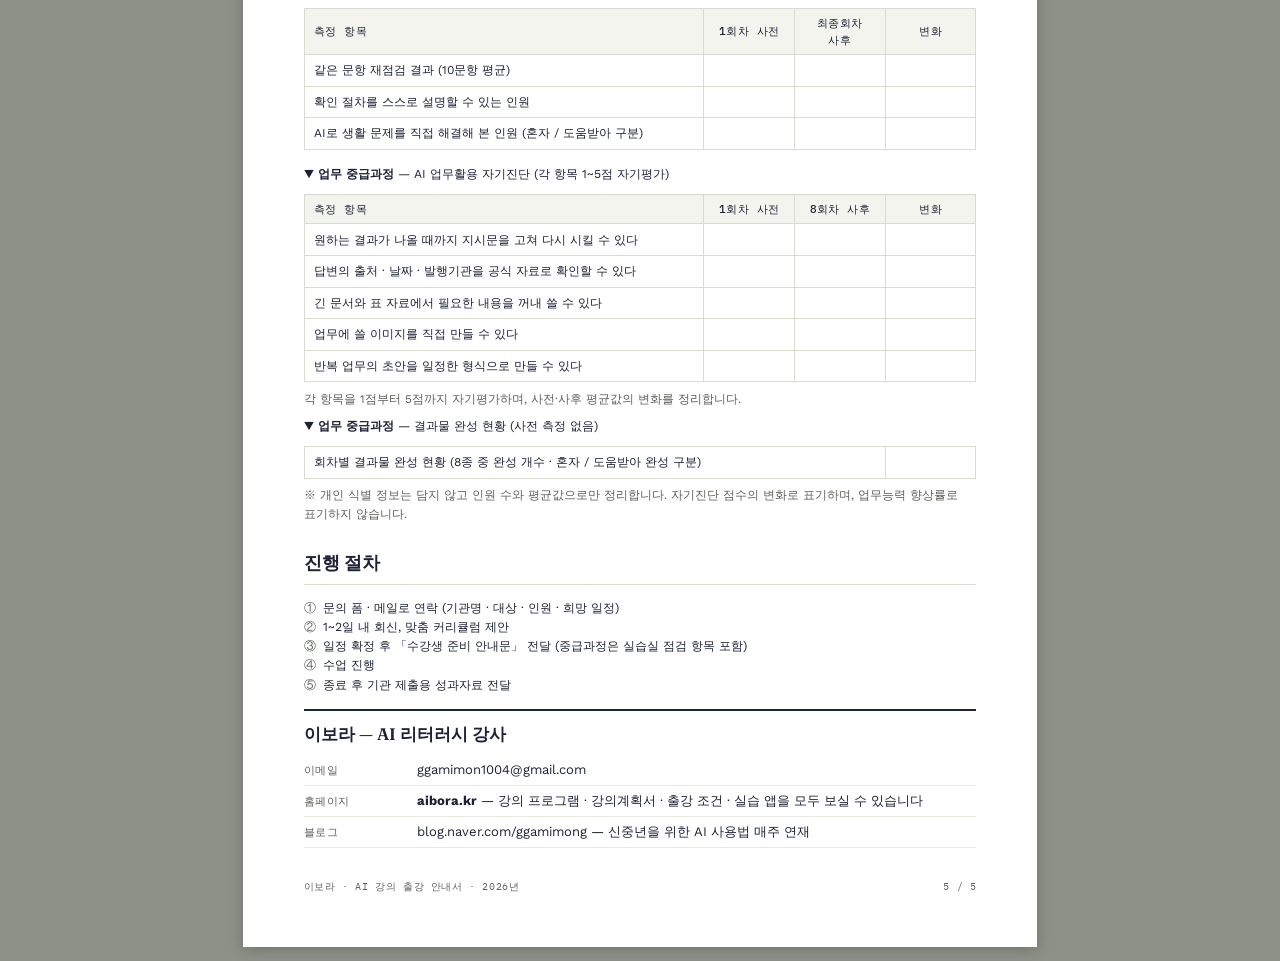
==== commit c626b4ec: "첫 화면 50대 생활·업무 AI 개편, 목포 특강 영상·사례" ====
--- a/brochure.html
+++ b/brochure.html
@@ -607,7 +607,7 @@
     <div class="trio">
       <div class="card">
         <p class="card-no">01 · 기초 정규과정</p>
-        <p class="card-name">스마트폰으로 배우는 생활 AI</p>
+        <p class="card-name">생활 AI 첫걸음</p>
         <p class="card-line">대상 · <b>신중년 시민</b></p>
         <p class="card-line">시간 · <b>4회 × 2시간</b> (총 8시간)</p>
         <p class="card-line">정원 · <b>권장 12명</b> · 최대 20명</p>
@@ -635,7 +635,7 @@
 
   <h2 class="sec">강의 프로그램 ① 기초</h2>
 
-  <h3 class="sub"><span class="tag">01</span>정규과정 — 스마트폰으로 배우는 생활 AI</h3>
+  <h3 class="sub"><span class="tag">01</span>정규과정 — 생활 AI 첫걸음</h3>
 
   <div class="dl">
     <div class="row"><span class="k">대상</span><span class="v">신중년 시민 (스마트폰 기본 조작과 카카오톡 사용이 가능한 분)</span></div>
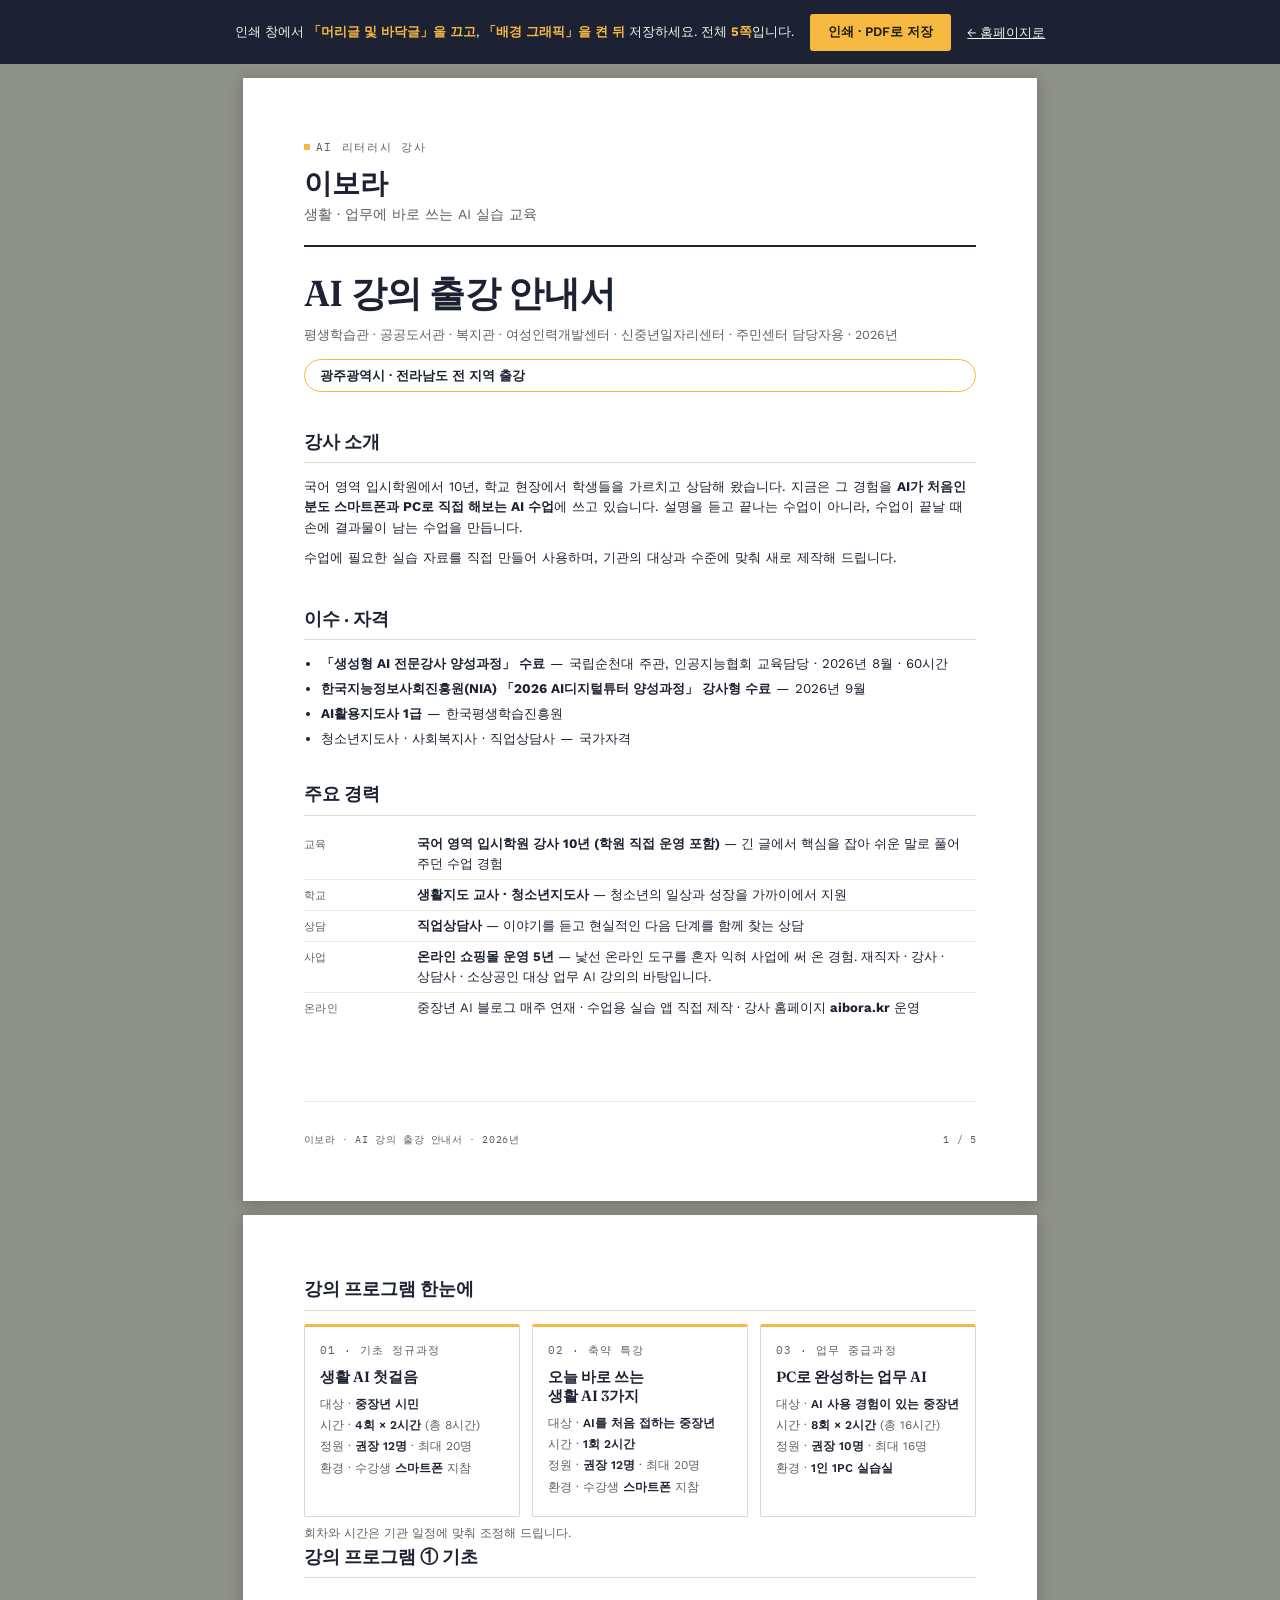
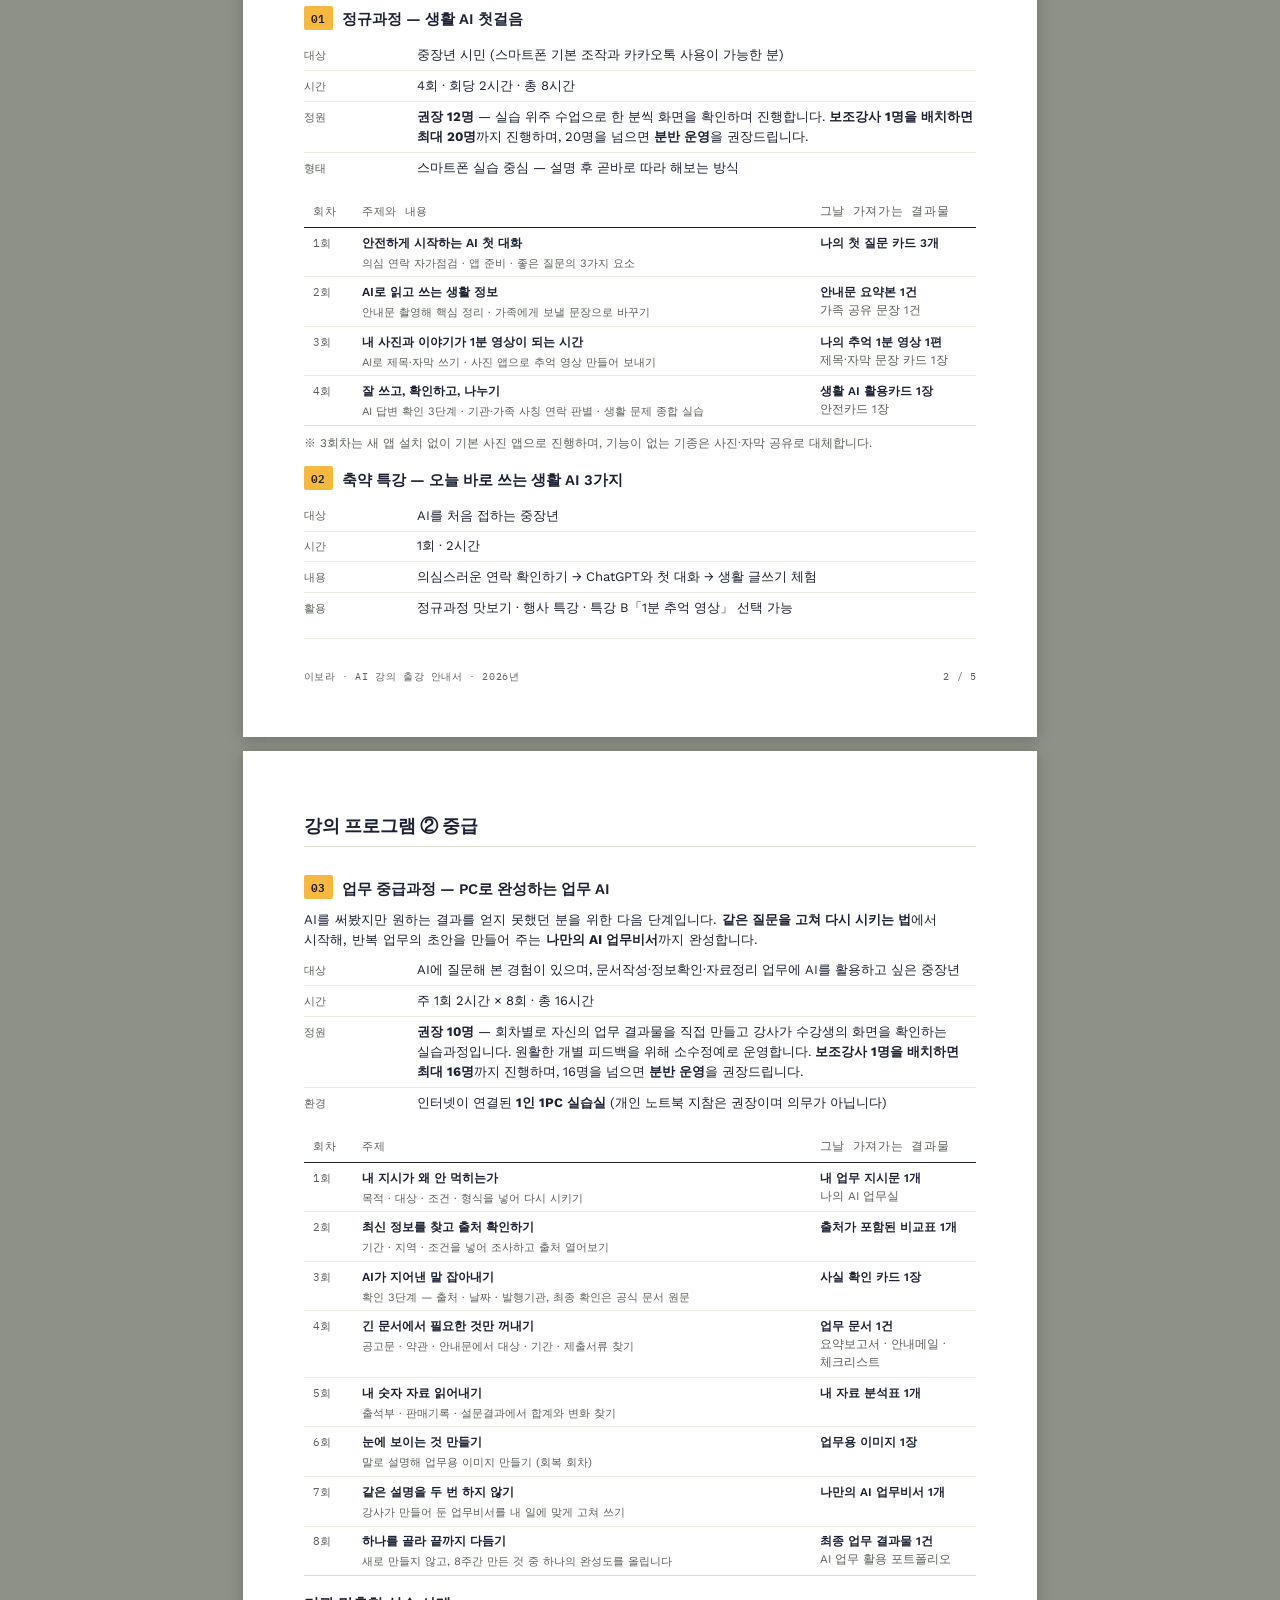
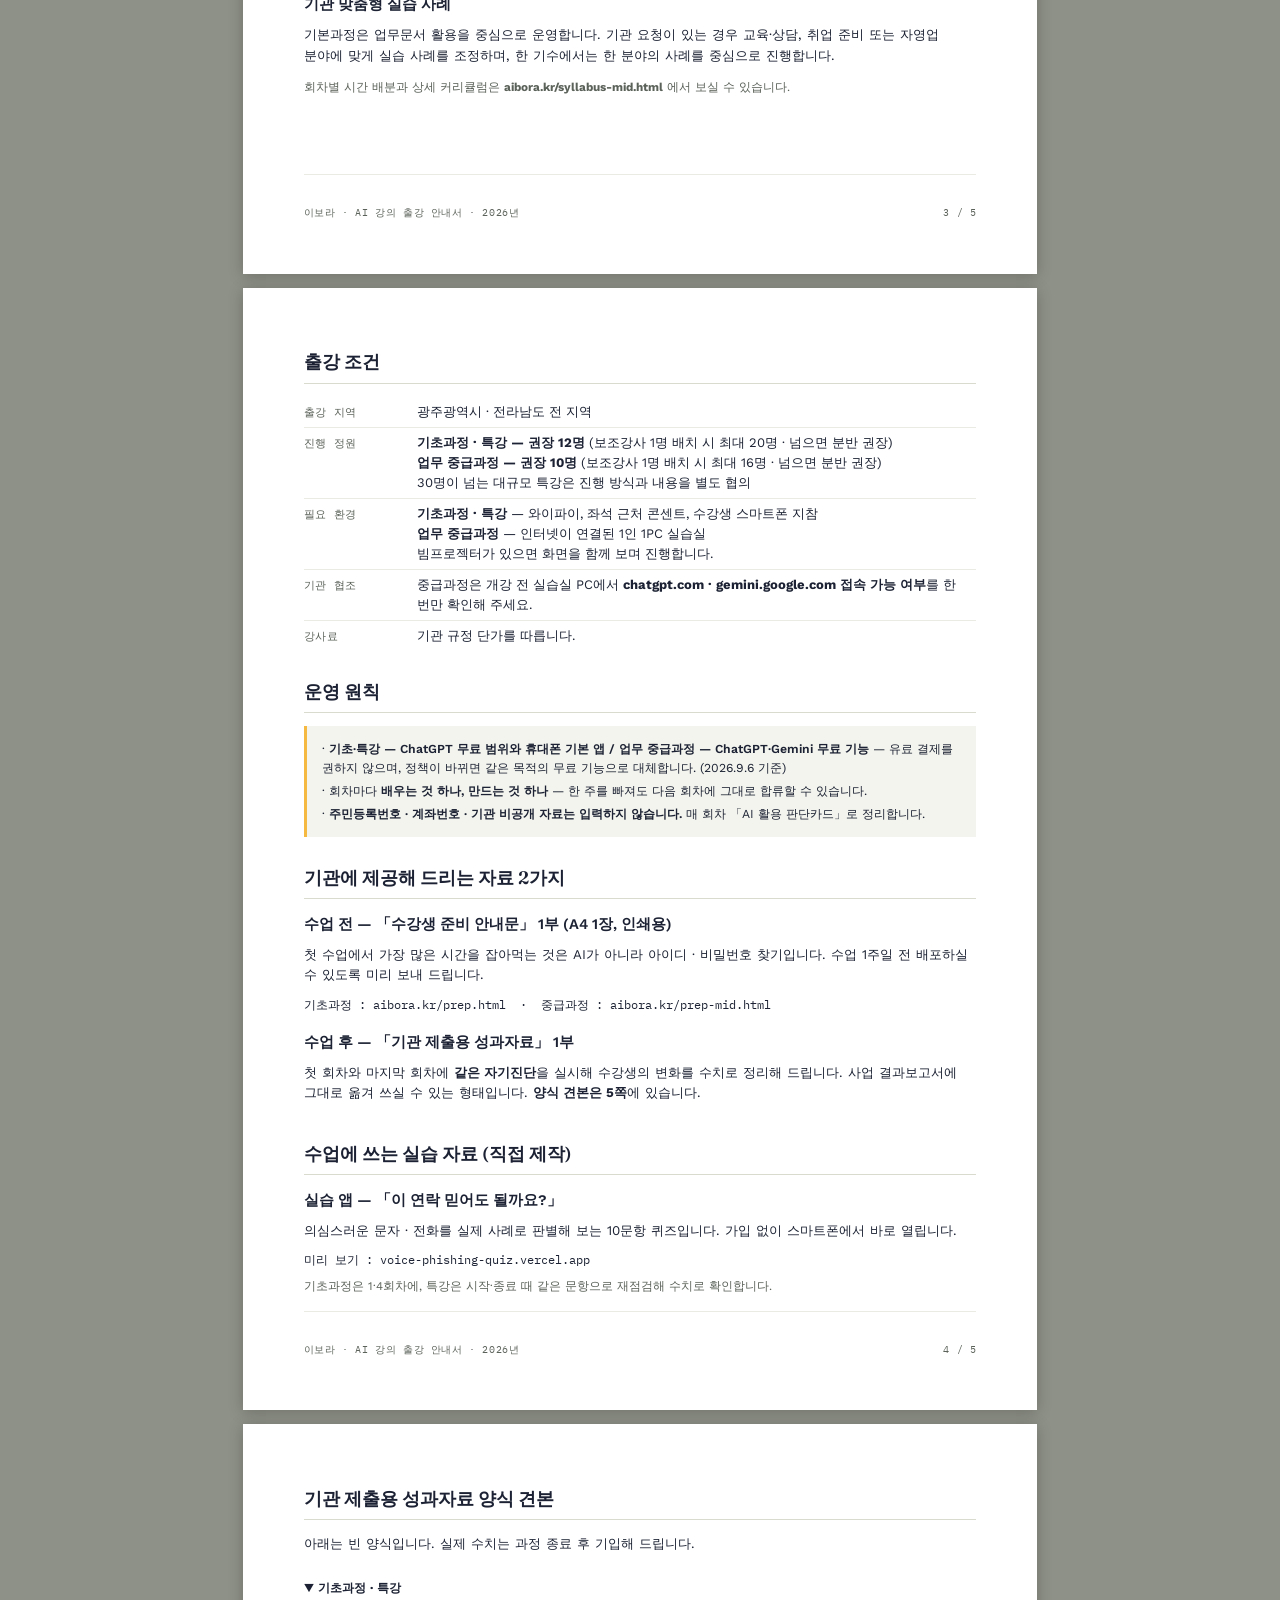
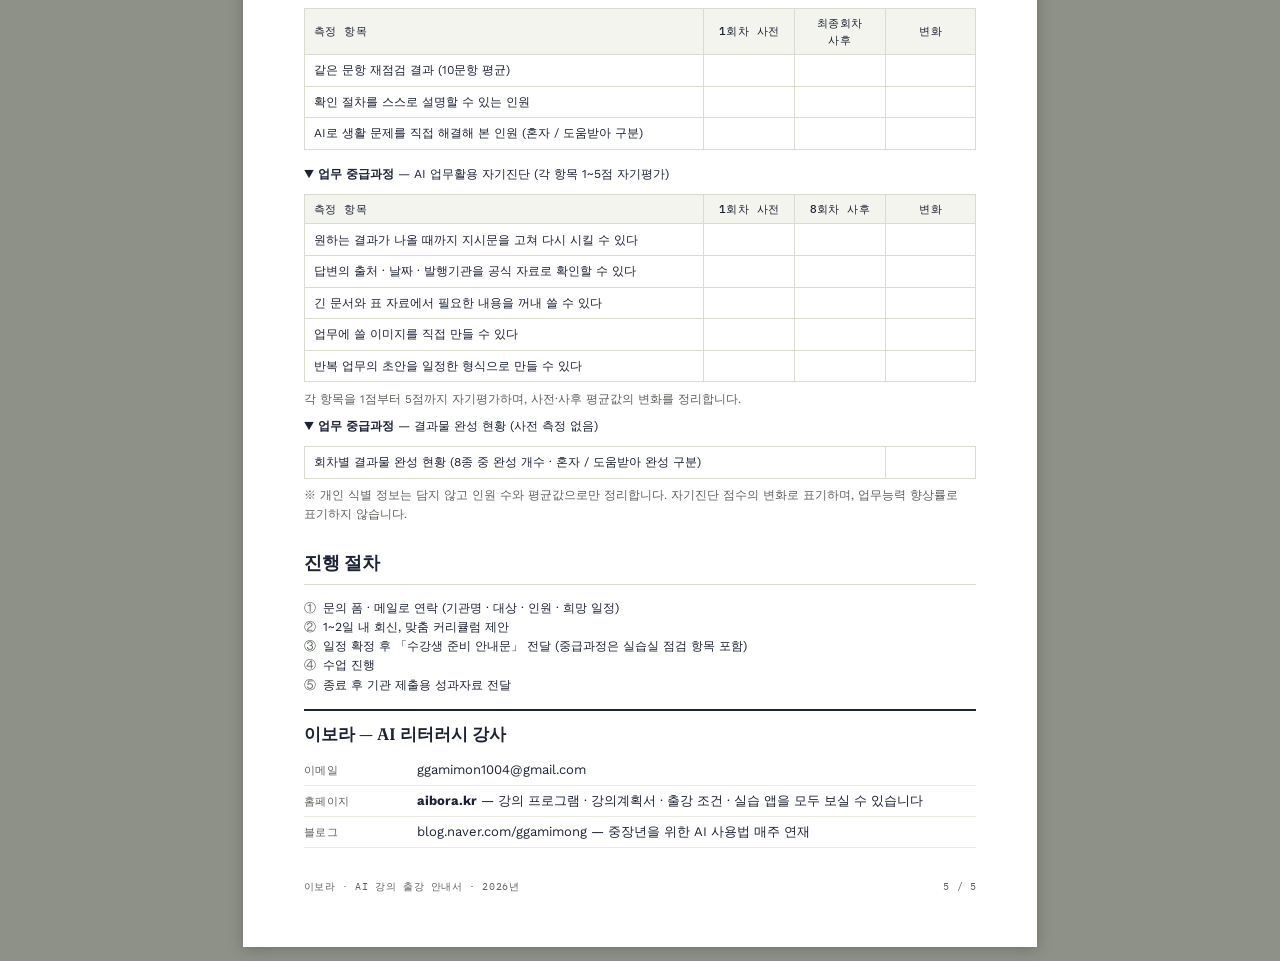
==== commit 9298ad94: "첫 화면 업무 AI 개편, 중장년 표기 통일, 이름 글씨 축소" ====
--- a/brochure.html
+++ b/brochure.html
@@ -4,8 +4,8 @@
 <meta charset="UTF-8">
 <meta name="viewport" content="width=device-width, initial-scale=1.0">
 <title>AI 강의 출강 안내서 | 이보라 AI 강사 (보라쌤)</title>
-<meta name="description" content="AI 강사 이보라(보라쌤) 출강 안내서. 신중년·중장년(5060) 대상 2시간 특강, 4회 기초, 8회 업무 중급과정의 커리큘럼, 출강 조건, 성과자료 양식을 담았습니다. 광주·전남 전 지역 출강.">
-<meta name="keywords" content="이보라, 이보라 강사, AI 강사 이보라, 보라쌤, 보라샘, 신중년 AI 강의, 중장년 AI 강의, 5060 AI 강의, 50대 60대 AI 교육, 시니어 AI 교육, 신중년 AI 교육, 광주 AI 강사, 전남 AI 강사, ChatGPT 강의, 스마트폰 AI 교육, 보이스피싱 예방 교육, AI 리터러시">
+<meta name="description" content="AI 강사 이보라(보라쌤) 출강 안내서. 중장년(5060) 대상 2시간 특강, 4회 기초, 8회 업무 중급과정의 커리큘럼, 출강 조건, 성과자료 양식을 담았습니다. 광주·전남 전 지역 출강.">
+<meta name="keywords" content="이보라, 이보라 강사, AI 강사 이보라, 보라쌤, 보라샘, 중장년 AI 강의, 5060 AI 강의, 50대 60대 AI 교육, 시니어 AI 교육, 중장년 AI 교육, 광주 AI 강사, 전남 AI 강사, ChatGPT 강의, 스마트폰 AI 교육, 보이스피싱 예방 교육, AI 리터러시">
 <meta name="author" content="이보라 (보라쌤)">
 <meta name="robots" content="index, follow, max-image-preview:large, max-snippet:-1">
 <link rel="canonical" href="https://www.aibora.kr/brochure.html">
@@ -18,15 +18,15 @@
 <meta property="og:site_name" content="이보라 AI 강사 · 보라쌤">
 <meta property="og:locale" content="ko_KR">
 <meta property="og:title" content="AI 강의 출강 안내서 | 이보라 AI 강사 (보라쌤)">
-<meta property="og:description" content="AI 강사 이보라(보라쌤) 출강 안내서. 신중년·중장년(5060) 대상 2시간 특강, 4회 기초, 8회 업무 중급과정의 커리큘럼, 출강 조건, 성과자료 양식을 담았습니다. 광주·전남 전 지역 출강.">
+<meta property="og:description" content="AI 강사 이보라(보라쌤) 출강 안내서. 중장년(5060) 대상 2시간 특강, 4회 기초, 8회 업무 중급과정의 커리큘럼, 출강 조건, 성과자료 양식을 담았습니다. 광주·전남 전 지역 출강.">
 <meta property="og:url" content="https://www.aibora.kr/brochure.html">
 <meta property="og:image" content="https://www.aibora.kr/images/og-image.jpg">
 <meta property="og:image:width" content="1200">
 <meta property="og:image:height" content="630">
-<meta property="og:image:alt" content="AI 강사 이보라(보라쌤) — 광주·전남 신중년 AI 교육">
+<meta property="og:image:alt" content="AI 강사 이보라(보라쌤) — 광주·전남 중장년 AI 교육">
 <meta name="twitter:card" content="summary_large_image">
 <meta name="twitter:title" content="AI 강의 출강 안내서 | 이보라 AI 강사 (보라쌤)">
-<meta name="twitter:description" content="AI 강사 이보라(보라쌤) 출강 안내서. 신중년 대상 2시간 특강, 4회 기초, 8회 업무 중급과정의 커리큘럼, 출강 조건, 성과자료 양식을 담았습니다. 광주·전남 전 지역 출강.">
+<meta name="twitter:description" content="AI 강사 이보라(보라쌤) 출강 안내서. 중장년 대상 2시간 특강, 4회 기초, 8회 업무 중급과정의 커리큘럼, 출강 조건, 성과자료 양식을 담았습니다. 광주·전남 전 지역 출강.">
 <meta name="twitter:image" content="https://www.aibora.kr/images/og-image.jpg">
 <script type="application/ld+json">
 {
@@ -37,7 +37,7 @@
    "@id": "https://www.aibora.kr/brochure.html#webpage",
    "url": "https://www.aibora.kr/brochure.html",
    "name": "AI 강의 출강 안내서 | 이보라 AI 강사 (보라쌤)",
-   "description": "AI 강사 이보라(보라쌤) 출강 안내서. 신중년 대상 2시간 특강, 4회 기초, 8회 업무 중급과정의 커리큘럼, 출강 조건, 성과자료 양식을 담았습니다. 광주·전남 전 지역 출강.",
+   "description": "AI 강사 이보라(보라쌤) 출강 안내서. 중장년 대상 2시간 특강, 4회 기초, 8회 업무 중급과정의 커리큘럼, 출강 조건, 성과자료 양식을 담았습니다. 광주·전남 전 지역 출강.",
    "inLanguage": "ko-KR",
    "isPartOf": {
     "@type": "WebSite",
@@ -591,7 +591,7 @@
       <div class="row"><span class="k">학교</span><span class="v"><strong>생활지도 교사 · 청소년지도사</strong> — 청소년의 일상과 성장을 가까이에서 지원</span></div>
       <div class="row"><span class="k">상담</span><span class="v"><strong>직업상담사</strong> — 이야기를 듣고 현실적인 다음 단계를 함께 찾는 상담</span></div>
       <div class="row"><span class="k">사업</span><span class="v"><strong>온라인 쇼핑몰 운영 5년</strong> — 낯선 온라인 도구를 혼자 익혀 사업에 써 온 경험. 재직자 · 강사 · 상담사 · 소상공인 대상 업무 AI 강의의 바탕입니다.</span></div>
-      <div class="row"><span class="k">온라인</span><span class="v">신중년 AI 블로그 매주 연재 · 수업용 실습 앱 직접 제작 · 강사 홈페이지 <a class="doc-link" href="https://www.aibora.kr/"><strong>aibora.kr</strong></a> 운영</span></div>
+      <div class="row"><span class="k">온라인</span><span class="v">중장년 AI 블로그 매주 연재 · 수업용 실습 앱 직접 제작 · 강사 홈페이지 <a class="doc-link" href="https://www.aibora.kr/"><strong>aibora.kr</strong></a> 운영</span></div>
     </div>
   </div>
 
@@ -608,7 +608,7 @@
       <div class="card">
         <p class="card-no">01 · 기초 정규과정</p>
         <p class="card-name">생활 AI 첫걸음</p>
-        <p class="card-line">대상 · <b>신중년 시민</b></p>
+        <p class="card-line">대상 · <b>중장년 시민</b></p>
         <p class="card-line">시간 · <b>4회 × 2시간</b> (총 8시간)</p>
         <p class="card-line">정원 · <b>권장 12명</b> · 최대 20명</p>
         <p class="card-line">환경 · 수강생 <b>스마트폰</b> 지참</p>
@@ -616,7 +616,7 @@
       <div class="card">
         <p class="card-no">02 · 축약 특강</p>
         <p class="card-name">오늘 바로 쓰는 생활 AI 3가지</p>
-        <p class="card-line">대상 · <b>AI를 처음 접하는 신중년</b></p>
+        <p class="card-line">대상 · <b>AI를 처음 접하는 중장년</b></p>
         <p class="card-line">시간 · <b>1회 2시간</b></p>
         <p class="card-line">정원 · <b>권장 12명</b> · 최대 20명</p>
         <p class="card-line">환경 · 수강생 <b>스마트폰</b> 지참</p>
@@ -624,7 +624,7 @@
       <div class="card">
         <p class="card-no">03 · 업무 중급과정</p>
         <p class="card-name">PC로 완성하는 업무 AI</p>
-        <p class="card-line">대상 · <b>AI 사용 경험이 있는 신중년</b></p>
+        <p class="card-line">대상 · <b>AI 사용 경험이 있는 중장년</b></p>
         <p class="card-line">시간 · <b>8회 × 2시간</b> (총 16시간)</p>
         <p class="card-line">정원 · <b>권장 10명</b> · 최대 16명</p>
         <p class="card-line">환경 · <b>1인 1PC 실습실</b></p>
@@ -638,7 +638,7 @@
   <h3 class="sub"><span class="tag">01</span>정규과정 — 생활 AI 첫걸음</h3>
 
   <div class="dl">
-    <div class="row"><span class="k">대상</span><span class="v">신중년 시민 (스마트폰 기본 조작과 카카오톡 사용이 가능한 분)</span></div>
+    <div class="row"><span class="k">대상</span><span class="v">중장년 시민 (스마트폰 기본 조작과 카카오톡 사용이 가능한 분)</span></div>
     <div class="row"><span class="k">시간</span><span class="v">4회 · 회당 2시간 · 총 8시간</span></div>
     <div class="row"><span class="k">정원</span><span class="v"><strong>권장 12명</strong> — 실습 위주 수업으로 한 분씩 화면을 확인하며 진행합니다. <strong>보조강사 1명을 배치하면 최대 20명</strong>까지 진행하며, 20명을 넘으면 <strong>분반 운영</strong>을 권장드립니다.</span></div>
     <div class="row"><span class="k">형태</span><span class="v">스마트폰 실습 중심 — 설명 후 곧바로 따라 해보는 방식</span></div>
@@ -677,7 +677,7 @@
   <h3 class="sub"><span class="tag">02</span>축약 특강 — 오늘 바로 쓰는 생활 AI 3가지</h3>
 
   <div class="dl">
-    <div class="row"><span class="k">대상</span><span class="v">AI를 처음 접하는 신중년</span></div>
+    <div class="row"><span class="k">대상</span><span class="v">AI를 처음 접하는 중장년</span></div>
     <div class="row"><span class="k">시간</span><span class="v">1회 · 2시간</span></div>
     <div class="row"><span class="k">내용</span><span class="v">의심스러운 연락 확인하기 → ChatGPT와 첫 대화 → 생활 글쓰기 체험</span></div>
     <div class="row"><span class="k">활용</span><span class="v">정규과정 맛보기 · 행사 특강 · <a class="doc-link" href="https://www.aibora.kr/special.html">특강 B「1분 추억 영상」</a> 선택 가능</span></div>
@@ -697,7 +697,7 @@
   <p class="tight">AI를 써봤지만 원하는 결과를 얻지 못했던 분을 위한 다음 단계입니다. <strong>같은 질문을 고쳐 다시 시키는 법</strong>에서 시작해, 반복 업무의 초안을 만들어 주는 <strong>나만의 AI 업무비서</strong>까지 완성합니다.</p>
 
   <div class="dl">
-    <div class="row"><span class="k">대상</span><span class="v">AI에 질문해 본 경험이 있으며, 문서작성·정보확인·자료정리 업무에 AI를 활용하고 싶은 신중년</span></div>
+    <div class="row"><span class="k">대상</span><span class="v">AI에 질문해 본 경험이 있으며, 문서작성·정보확인·자료정리 업무에 AI를 활용하고 싶은 중장년</span></div>
     <div class="row"><span class="k">시간</span><span class="v">주 1회 2시간 × 8회 · 총 16시간</span></div>
     <div class="row"><span class="k">정원</span><span class="v"><strong>권장 10명</strong> — 회차별로 자신의 업무 결과물을 직접 만들고 강사가 수강생의 화면을 확인하는 실습과정입니다. 원활한 개별 피드백을 위해 소수정예로 운영합니다. <strong>보조강사 1명을 배치하면 최대 16명</strong>까지 진행하며, 16명을 넘으면 <strong>분반 운영</strong>을 권장드립니다.</span></div>
     <div class="row"><span class="k">환경</span><span class="v">인터넷이 연결된 <strong>1인 1PC 실습실</strong> (개인 노트북 지참은 권장이며 의무가 아닙니다)</span></div>
@@ -821,7 +821,7 @@
     <div class="dl">
       <div class="row"><span class="k">이메일</span><span class="v"><a class="doc-link" href="mailto:ggamimon1004@gmail.com">ggamimon1004@gmail.com</a></span></div>
       <div class="row"><span class="k">홈페이지</span><span class="v"><a class="doc-link" href="https://www.aibora.kr/"><strong>aibora.kr</strong></a> — 강의 프로그램 · 강의계획서 · 출강 조건 · 실습 앱을 모두 보실 수 있습니다</span></div>
-      <div class="row"><span class="k">블로그</span><span class="v"><a class="doc-link" href="https://blog.naver.com/ggamimong">blog.naver.com/ggamimong</a> — 신중년을 위한 AI 사용법 매주 연재</span></div>
+      <div class="row"><span class="k">블로그</span><span class="v"><a class="doc-link" href="https://blog.naver.com/ggamimong">blog.naver.com/ggamimong</a> — 중장년을 위한 AI 사용법 매주 연재</span></div>
     </div>
   </div>
 
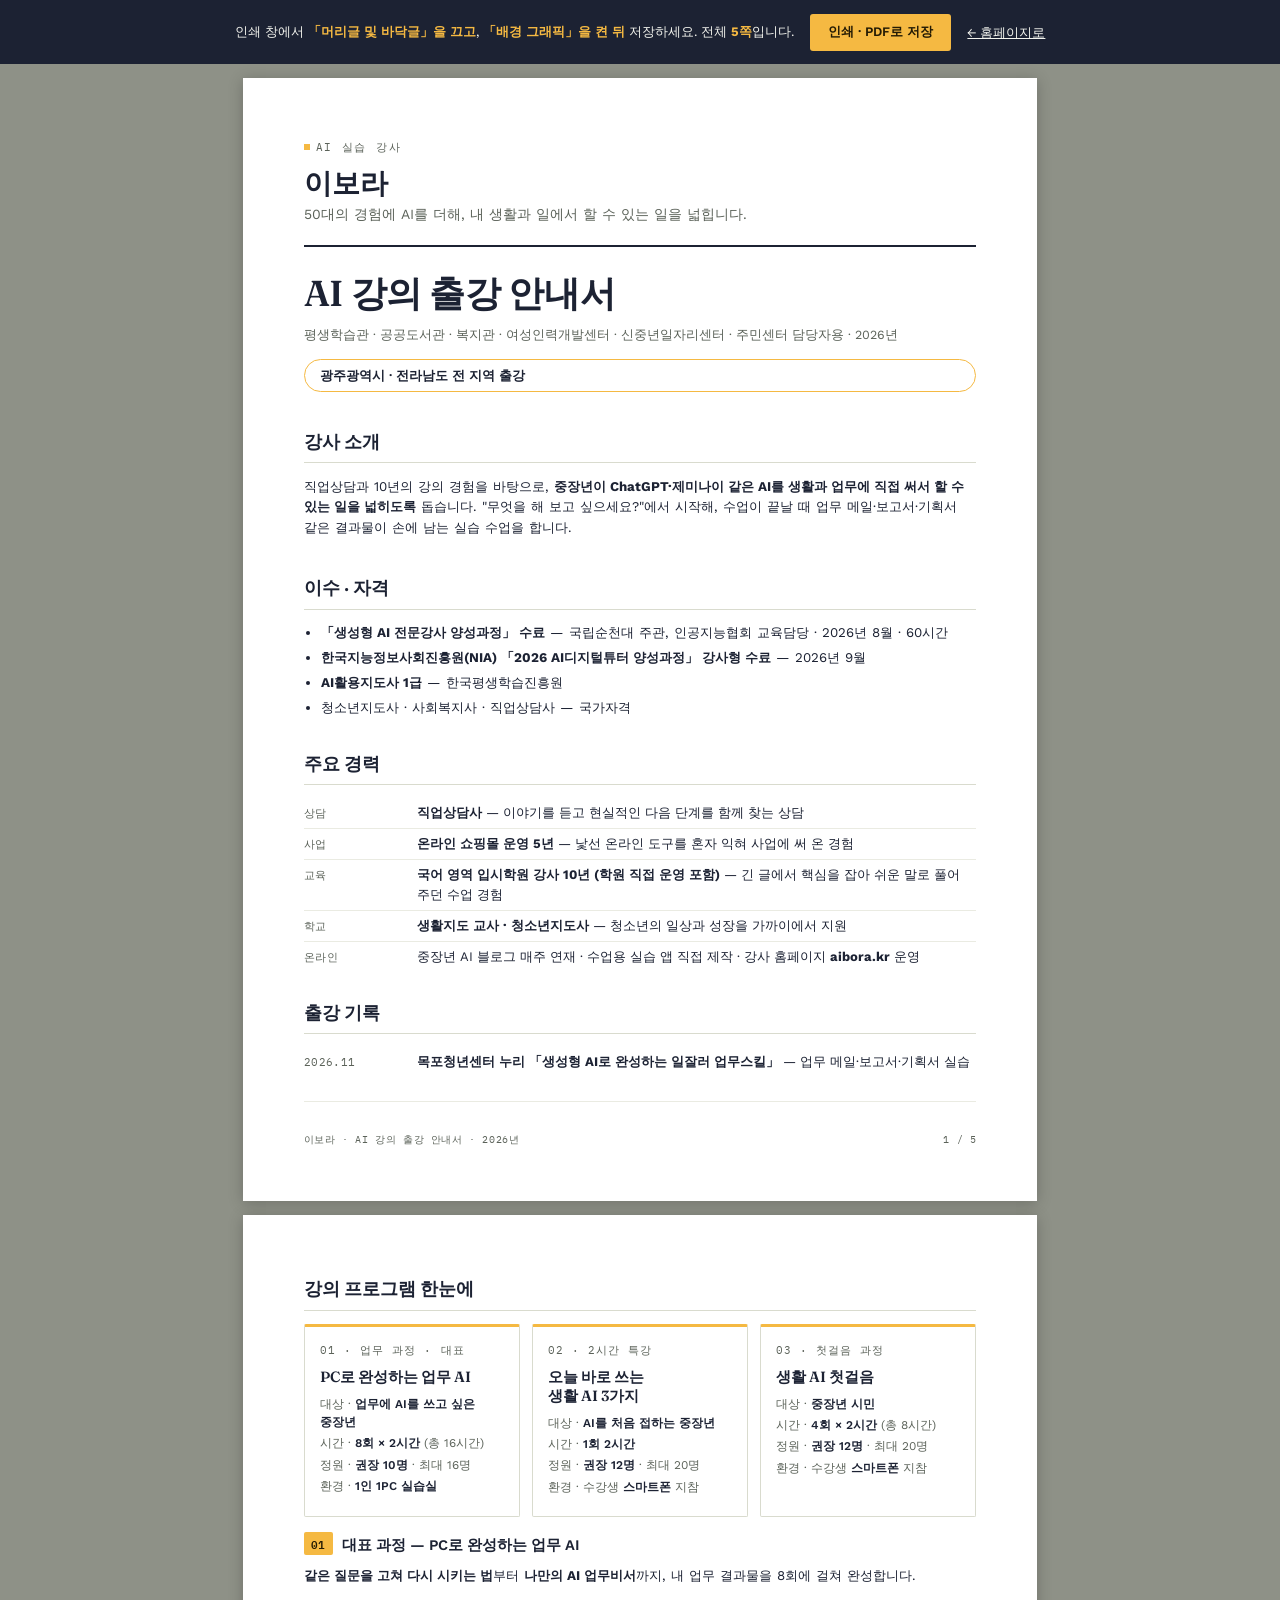
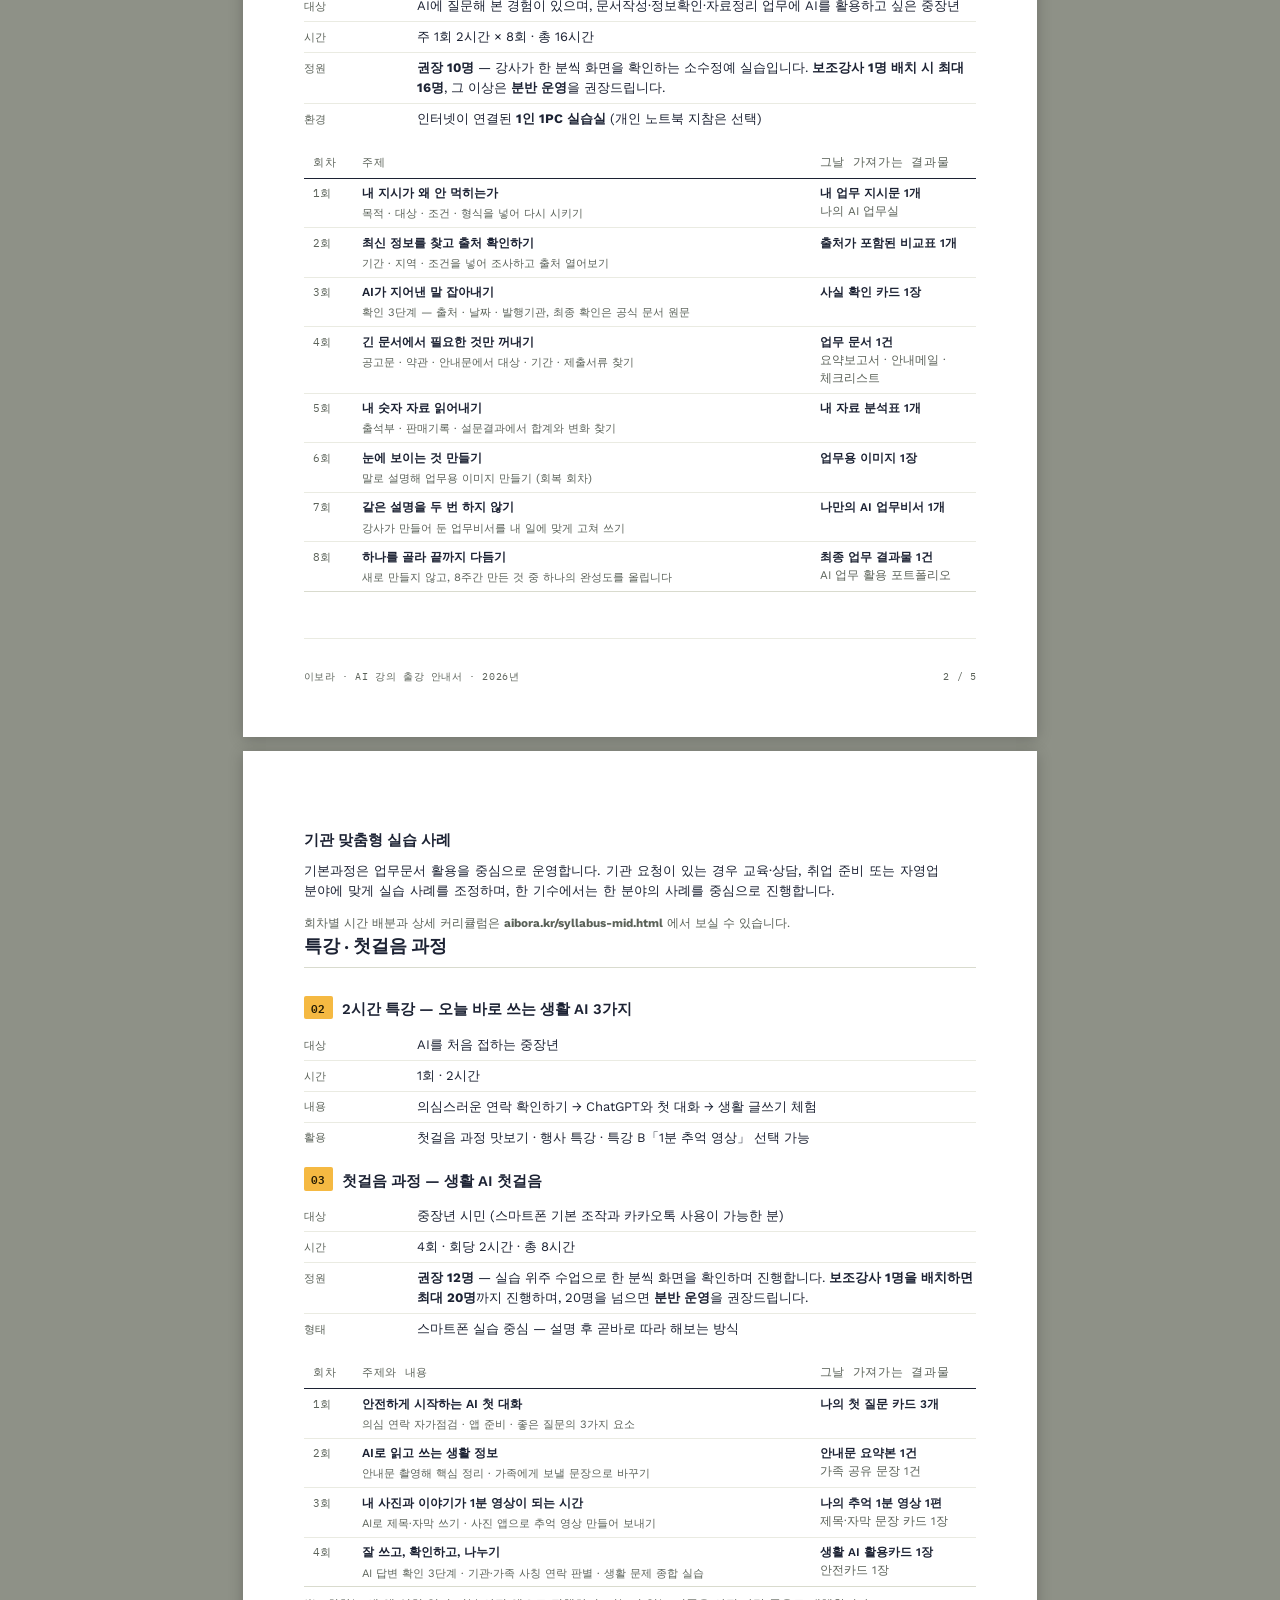
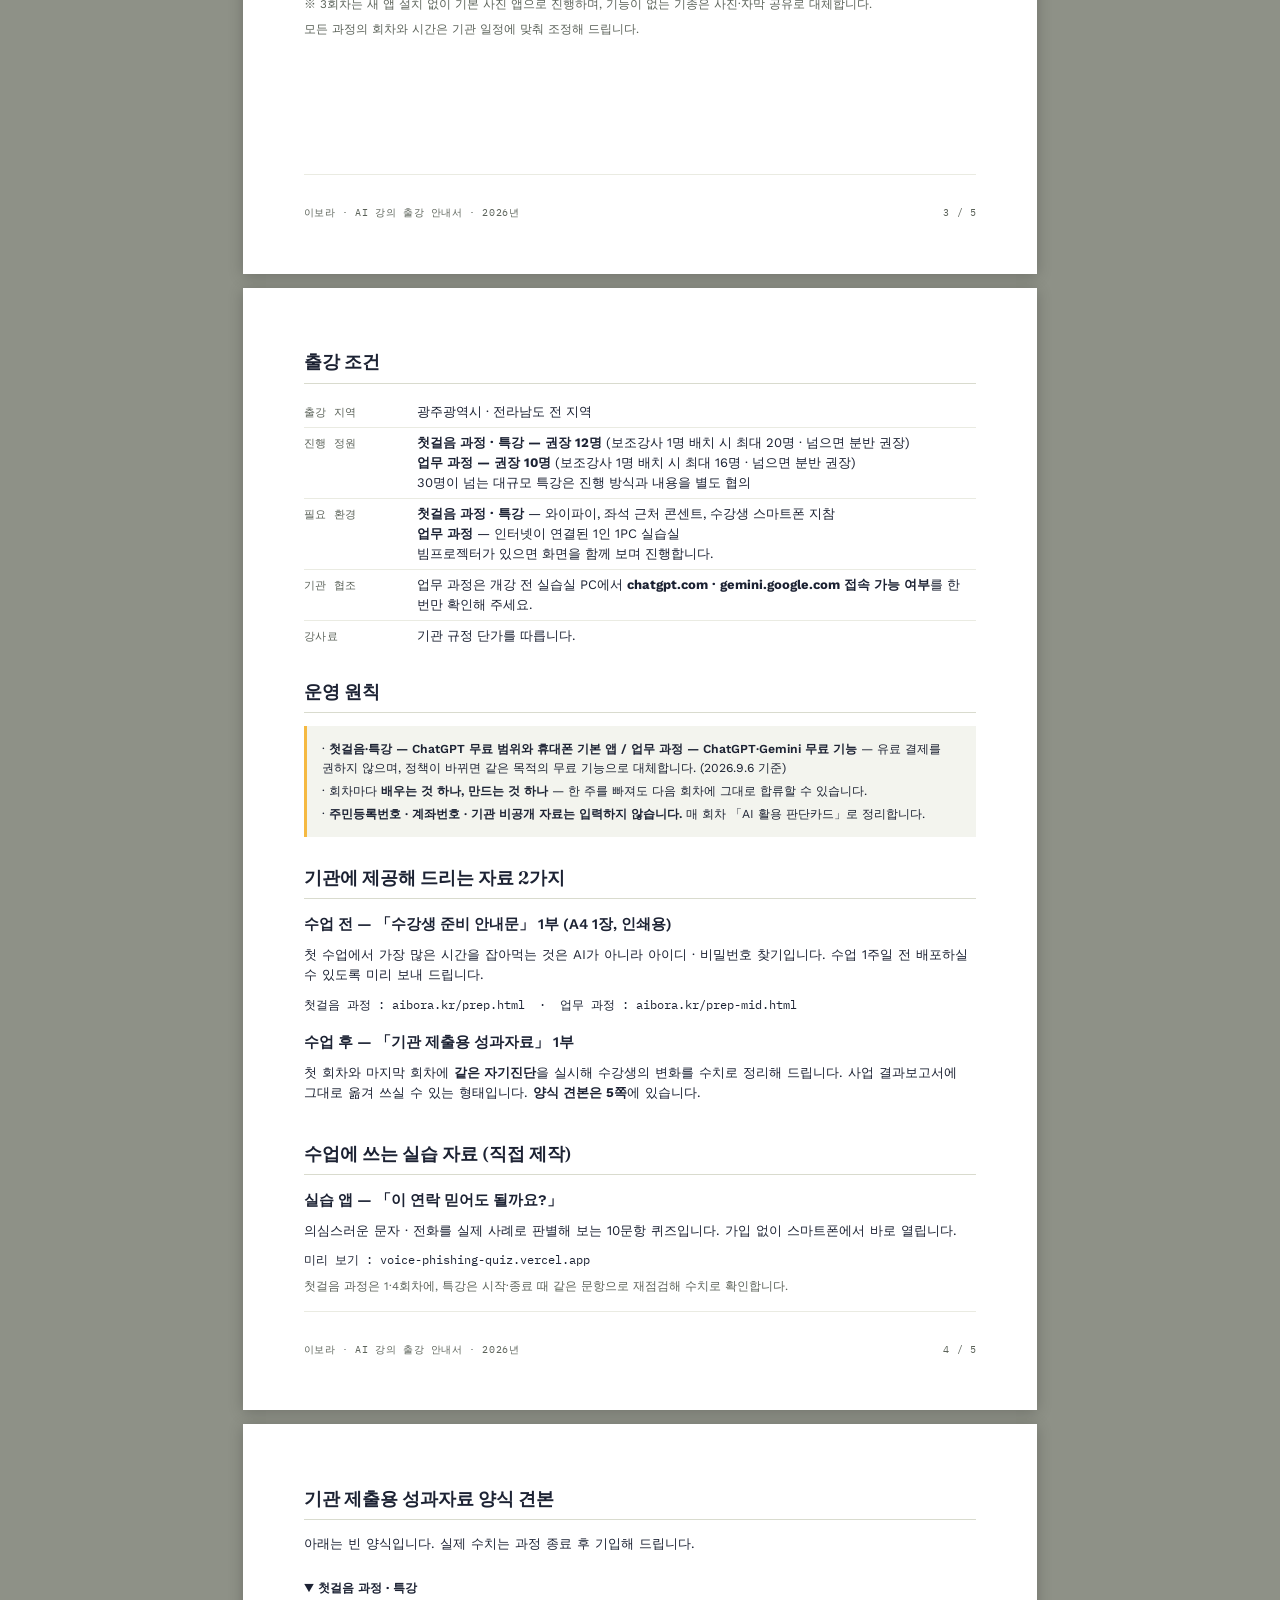
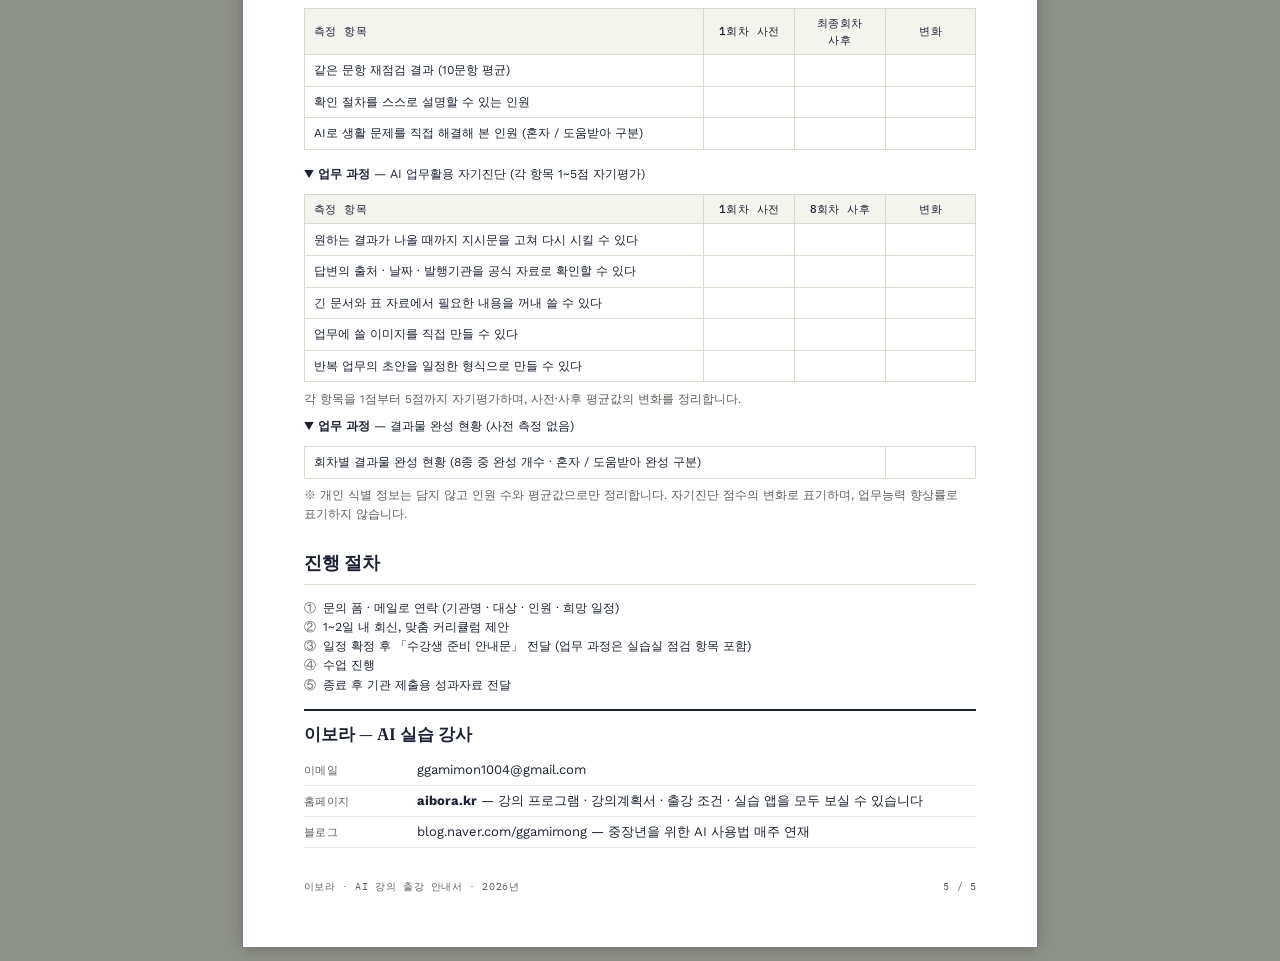
==== commit 692c082e: "과정 명칭 업무·첫걸음으로 통일, 출강 안내서 개편" ====
--- a/brochure.html
+++ b/brochure.html
@@ -4,8 +4,8 @@
 <meta charset="UTF-8">
 <meta name="viewport" content="width=device-width, initial-scale=1.0">
 <title>AI 강의 출강 안내서 | 이보라 AI 강사 (보라쌤)</title>
-<meta name="description" content="AI 강사 이보라(보라쌤) 출강 안내서. 중장년(5060) 대상 2시간 특강, 4회 기초, 8회 업무 중급과정의 커리큘럼, 출강 조건, 성과자료 양식을 담았습니다. 광주·전남 전 지역 출강.">
-<meta name="keywords" content="이보라, 이보라 강사, AI 강사 이보라, 보라쌤, 보라샘, 중장년 AI 강의, 5060 AI 강의, 50대 60대 AI 교육, 시니어 AI 교육, 중장년 AI 교육, 광주 AI 강사, 전남 AI 강사, ChatGPT 강의, 스마트폰 AI 교육, 보이스피싱 예방 교육, AI 리터러시">
+<meta name="description" content="AI 강사 이보라(보라쌤) 출강 안내서. 중장년(5060) 대상 2시간 특강, 4회 첫걸음, 8회 업무 과정의 커리큘럼, 출강 조건, 성과자료 양식을 담았습니다. 광주·전남 전 지역 출강.">
+<meta name="keywords" content="이보라, 이보라 강사, AI 강사 이보라, 보라쌤, 보라샘, 중장년 AI 강의, 5060 AI 강의, 50대 60대 AI 교육, 중장년 AI 교육, 광주 AI 강사, 전남 AI 강사, ChatGPT 강의, 업무 AI 강의, 제미나이 강의, AI 리터러시">
 <meta name="author" content="이보라 (보라쌤)">
 <meta name="robots" content="index, follow, max-image-preview:large, max-snippet:-1">
 <link rel="canonical" href="https://www.aibora.kr/brochure.html">
@@ -18,7 +18,7 @@
 <meta property="og:site_name" content="이보라 AI 강사 · 보라쌤">
 <meta property="og:locale" content="ko_KR">
 <meta property="og:title" content="AI 강의 출강 안내서 | 이보라 AI 강사 (보라쌤)">
-<meta property="og:description" content="AI 강사 이보라(보라쌤) 출강 안내서. 중장년(5060) 대상 2시간 특강, 4회 기초, 8회 업무 중급과정의 커리큘럼, 출강 조건, 성과자료 양식을 담았습니다. 광주·전남 전 지역 출강.">
+<meta property="og:description" content="AI 강사 이보라(보라쌤) 출강 안내서. 중장년(5060) 대상 2시간 특강, 4회 첫걸음, 8회 업무 과정의 커리큘럼, 출강 조건, 성과자료 양식을 담았습니다. 광주·전남 전 지역 출강.">
 <meta property="og:url" content="https://www.aibora.kr/brochure.html">
 <meta property="og:image" content="https://www.aibora.kr/images/og-image.jpg">
 <meta property="og:image:width" content="1200">
@@ -26,7 +26,7 @@
 <meta property="og:image:alt" content="AI 강사 이보라(보라쌤) — 광주·전남 중장년 AI 교육">
 <meta name="twitter:card" content="summary_large_image">
 <meta name="twitter:title" content="AI 강의 출강 안내서 | 이보라 AI 강사 (보라쌤)">
-<meta name="twitter:description" content="AI 강사 이보라(보라쌤) 출강 안내서. 중장년 대상 2시간 특강, 4회 기초, 8회 업무 중급과정의 커리큘럼, 출강 조건, 성과자료 양식을 담았습니다. 광주·전남 전 지역 출강.">
+<meta name="twitter:description" content="AI 강사 이보라(보라쌤) 출강 안내서. 중장년 대상 2시간 특강, 4회 첫걸음, 8회 업무 과정의 커리큘럼, 출강 조건, 성과자료 양식을 담았습니다. 광주·전남 전 지역 출강.">
 <meta name="twitter:image" content="https://www.aibora.kr/images/og-image.jpg">
 <script type="application/ld+json">
 {
@@ -37,7 +37,7 @@
    "@id": "https://www.aibora.kr/brochure.html#webpage",
    "url": "https://www.aibora.kr/brochure.html",
    "name": "AI 강의 출강 안내서 | 이보라 AI 강사 (보라쌤)",
-   "description": "AI 강사 이보라(보라쌤) 출강 안내서. 중장년 대상 2시간 특강, 4회 기초, 8회 업무 중급과정의 커리큘럼, 출강 조건, 성과자료 양식을 담았습니다. 광주·전남 전 지역 출강.",
+   "description": "AI 강사 이보라(보라쌤) 출강 안내서. 중장년 대상 2시간 특강, 4회 첫걸음, 8회 업무 과정의 커리큘럼, 출강 조건, 성과자료 양식을 담았습니다. 광주·전남 전 지역 출강.",
    "inLanguage": "ko-KR",
    "isPartOf": {
     "@type": "WebSite",
@@ -559,9 +559,9 @@
 <section class="page">
 
   <div class="cover-top">
-    <p class="cover-eyebrow">AI 리터러시 강사</p>
+    <p class="cover-eyebrow">AI 실습 강사</p>
     <p class="cover-name">이보라</p>
-    <p class="cover-sub">생활 · 업무에 바로 쓰는 AI 실습 교육</p>
+    <p class="cover-sub">50대의 경험에 AI를 더해, 내 생활과 일에서 할 수 있는 일을 넓힙니다.</p>
   </div>
 
   <h1 class="doc-title">AI 강의 출강 안내서</h1>
@@ -570,8 +570,7 @@
 
   <div class="block">
     <h2 class="sec">강사 소개</h2>
-    <p>국어 영역 입시학원에서 10년, 학교 현장에서 학생들을 가르치고 상담해 왔습니다. 지금은 그 경험을 <strong>AI가 처음인 분도 스마트폰과 PC로 직접 해보는 AI 수업</strong>에 쓰고 있습니다. 설명을 듣고 끝나는 수업이 아니라, 수업이 끝날 때 손에 결과물이 남는 수업을 만듭니다.</p>
-    <p>수업에 필요한 실습 자료를 직접 만들어 사용하며, 기관의 대상과 수준에 맞춰 새로 제작해 드립니다.</p>
+    <p>직업상담과 10년의 강의 경험을 바탕으로, <strong>중장년이 ChatGPT·제미나이 같은 AI를 생활과 업무에 직접 써서 할 수 있는 일을 넓히도록</strong> 돕습니다. "무엇을 해 보고 싶으세요?"에서 시작해, 수업이 끝날 때 업무 메일·보고서·기획서 같은 결과물이 손에 남는 실습 수업을 합니다.</p>
   </div>
 
   <div class="block">
@@ -587,34 +586,41 @@
   <div class="block">
     <h2 class="sec">주요 경력</h2>
     <div class="dl">
+      <div class="row"><span class="k">상담</span><span class="v"><strong>직업상담사</strong> — 이야기를 듣고 현실적인 다음 단계를 함께 찾는 상담</span></div>
+      <div class="row"><span class="k">사업</span><span class="v"><strong>온라인 쇼핑몰 운영 5년</strong> — 낯선 온라인 도구를 혼자 익혀 사업에 써 온 경험</span></div>
       <div class="row"><span class="k">교육</span><span class="v"><strong>국어 영역 입시학원 강사 10년 (학원 직접 운영 포함)</strong> — 긴 글에서 핵심을 잡아 쉬운 말로 풀어 주던 수업 경험</span></div>
       <div class="row"><span class="k">학교</span><span class="v"><strong>생활지도 교사 · 청소년지도사</strong> — 청소년의 일상과 성장을 가까이에서 지원</span></div>
-      <div class="row"><span class="k">상담</span><span class="v"><strong>직업상담사</strong> — 이야기를 듣고 현실적인 다음 단계를 함께 찾는 상담</span></div>
-      <div class="row"><span class="k">사업</span><span class="v"><strong>온라인 쇼핑몰 운영 5년</strong> — 낯선 온라인 도구를 혼자 익혀 사업에 써 온 경험. 재직자 · 강사 · 상담사 · 소상공인 대상 업무 AI 강의의 바탕입니다.</span></div>
       <div class="row"><span class="k">온라인</span><span class="v">중장년 AI 블로그 매주 연재 · 수업용 실습 앱 직접 제작 · 강사 홈페이지 <a class="doc-link" href="https://www.aibora.kr/"><strong>aibora.kr</strong></a> 운영</span></div>
     </div>
   </div>
 
+  <div class="block">
+    <h2 class="sec">출강 기록</h2>
+    <div class="dl">
+      <div class="row"><span class="k">2026.11</span><span class="v"><strong>목포청년센터 누리 「생성형 AI로 완성하는 일잘러 업무스킬」</strong> — 업무 메일·보고서·기획서 실습</span></div>
+    </div>
+  </div>
+
   <div class="page-foot"><span>이보라 · AI 강의 출강 안내서 · 2026년</span><span>1 / 5</span></div>
 </section>
 
 
-<!-- ========================= 2쪽 : 기초 정규과정 · 특강 ========================= -->
+<!-- ========================= 2쪽 : 한눈에 · 업무 과정 ========================= -->
 <section class="page">
 
   <h2 class="sec">강의 프로그램 한눈에</h2>
   <div>
     <div class="trio">
       <div class="card">
-        <p class="card-no">01 · 기초 정규과정</p>
-        <p class="card-name">생활 AI 첫걸음</p>
-        <p class="card-line">대상 · <b>중장년 시민</b></p>
-        <p class="card-line">시간 · <b>4회 × 2시간</b> (총 8시간)</p>
-        <p class="card-line">정원 · <b>권장 12명</b> · 최대 20명</p>
-        <p class="card-line">환경 · 수강생 <b>스마트폰</b> 지참</p>
+        <p class="card-no">01 · 업무 과정 · 대표</p>
+        <p class="card-name">PC로 완성하는 업무 AI</p>
+        <p class="card-line">대상 · <b>업무에 AI를 쓰고 싶은 중장년</b></p>
+        <p class="card-line">시간 · <b>8회 × 2시간</b> (총 16시간)</p>
+        <p class="card-line">정원 · <b>권장 10명</b> · 최대 16명</p>
+        <p class="card-line">환경 · <b>1인 1PC 실습실</b></p>
       </div>
       <div class="card">
-        <p class="card-no">02 · 축약 특강</p>
+        <p class="card-no">02 · 2시간 특강</p>
         <p class="card-name">오늘 바로 쓰는 생활 AI 3가지</p>
         <p class="card-line">대상 · <b>AI를 처음 접하는 중장년</b></p>
         <p class="card-line">시간 · <b>1회 2시간</b></p>
@@ -622,20 +628,67 @@
         <p class="card-line">환경 · 수강생 <b>스마트폰</b> 지참</p>
       </div>
       <div class="card">
-        <p class="card-no">03 · 업무 중급과정</p>
-        <p class="card-name">PC로 완성하는 업무 AI</p>
-        <p class="card-line">대상 · <b>AI 사용 경험이 있는 중장년</b></p>
-        <p class="card-line">시간 · <b>8회 × 2시간</b> (총 16시간)</p>
-        <p class="card-line">정원 · <b>권장 10명</b> · 최대 16명</p>
-        <p class="card-line">환경 · <b>1인 1PC 실습실</b></p>
+        <p class="card-no">03 · 첫걸음 과정</p>
+        <p class="card-name">생활 AI 첫걸음</p>
+        <p class="card-line">대상 · <b>중장년 시민</b></p>
+        <p class="card-line">시간 · <b>4회 × 2시간</b> (총 8시간)</p>
+        <p class="card-line">정원 · <b>권장 12명</b> · 최대 20명</p>
+        <p class="card-line">환경 · 수강생 <b>스마트폰</b> 지참</p>
       </div>
     </div>
-    <p class="note">회차와 시간은 기관 일정에 맞춰 조정해 드립니다.</p>
-  </div>
-
-  <h2 class="sec">강의 프로그램 ① 기초</h2>
-
-  <h3 class="sub"><span class="tag">01</span>정규과정 — 생활 AI 첫걸음</h3>
+  </div>
+
+  <h3 class="sub"><span class="tag">01</span>대표 과정 — PC로 완성하는 업무 AI</h3>
+
+  <p class="tight"><strong>같은 질문을 고쳐 다시 시키는 법</strong>부터 <strong>나만의 AI 업무비서</strong>까지, 내 업무 결과물을 8회에 걸쳐 완성합니다.</p>
+
+  <div class="dl">
+    <div class="row"><span class="k">대상</span><span class="v">AI에 질문해 본 경험이 있으며, 문서작성·정보확인·자료정리 업무에 AI를 활용하고 싶은 중장년</span></div>
+    <div class="row"><span class="k">시간</span><span class="v">주 1회 2시간 × 8회 · 총 16시간</span></div>
+    <div class="row"><span class="k">정원</span><span class="v"><strong>권장 10명</strong> — 강사가 한 분씩 화면을 확인하는 소수정예 실습입니다. <strong>보조강사 1명 배치 시 최대 16명</strong>, 그 이상은 <strong>분반 운영</strong>을 권장드립니다.</span></div>
+    <div class="row"><span class="k">환경</span><span class="v">인터넷이 연결된 <strong>1인 1PC 실습실</strong> (개인 노트북 지참은 선택)</span></div>
+  </div>
+
+  <table class="cur" style="margin-top:5mm">
+    <thead>
+      <tr><th class="no">회차</th><th>주제</th><th class="out">그날 가져가는 결과물</th></tr>
+    </thead>
+    <tbody>
+      <tr><td class="no">1회</td><td class="ttl">내 지시가 왜 안 먹히는가<small>목적 · 대상 · 조건 · 형식을 넣어 다시 시키기</small></td><td class="out"><b>내 업무 지시문 1개</b><br>나의 AI 업무실</td></tr>
+      <tr><td class="no">2회</td><td class="ttl">최신 정보를 찾고 출처 확인하기<small>기간 · 지역 · 조건을 넣어 조사하고 출처 열어보기</small></td><td class="out"><b>출처가 포함된 비교표 1개</b></td></tr>
+      <tr><td class="no">3회</td><td class="ttl">AI가 지어낸 말 잡아내기<small>확인 3단계 — 출처 · 날짜 · 발행기관, 최종 확인은 공식 문서 원문</small></td><td class="out"><b>사실 확인 카드 1장</b></td></tr>
+      <tr><td class="no">4회</td><td class="ttl">긴 문서에서 필요한 것만 꺼내기<small>공고문 · 약관 · 안내문에서 대상 · 기간 · 제출서류 찾기</small></td><td class="out"><b>업무 문서 1건</b><br>요약보고서 · 안내메일 · 체크리스트</td></tr>
+      <tr><td class="no">5회</td><td class="ttl">내 숫자 자료 읽어내기<small>출석부 · 판매기록 · 설문결과에서 합계와 변화 찾기</small></td><td class="out"><b>내 자료 분석표 1개</b></td></tr>
+      <tr><td class="no">6회</td><td class="ttl">눈에 보이는 것 만들기<small>말로 설명해 업무용 이미지 만들기 (회복 회차)</small></td><td class="out"><b>업무용 이미지 1장</b></td></tr>
+      <tr><td class="no">7회</td><td class="ttl">같은 설명을 두 번 하지 않기<small>강사가 만들어 둔 업무비서를 내 일에 맞게 고쳐 쓰기</small></td><td class="out"><b>나만의 AI 업무비서 1개</b></td></tr>
+      <tr><td class="no">8회</td><td class="ttl">하나를 골라 끝까지 다듬기<small>새로 만들지 않고, 8주간 만든 것 중 하나의 완성도를 올립니다</small></td><td class="out"><b>최종 업무 결과물 1건</b><br>AI 업무 활용 포트폴리오</td></tr>
+    </tbody>
+  </table>
+
+  <div class="page-foot"><span>이보라 · AI 강의 출강 안내서 · 2026년</span><span>2 / 5</span></div>
+</section>
+
+
+<!-- ========================= 3쪽 : 맞춤 사례 · 특강 · 첫걸음 ========================= -->
+<section class="page">
+
+  <h3 class="sub">기관 맞춤형 실습 사례</h3>
+  <p class="tight">기본과정은 업무문서 활용을 중심으로 운영합니다. 기관 요청이 있는 경우 교육·상담, 취업 준비 또는 자영업 분야에 맞게 실습 사례를 조정하며, 한 기수에서는 한 분야의 사례를 중심으로 진행합니다.</p>
+
+  <p class="note">회차별 시간 배분과 상세 커리큘럼은 <a class="doc-link" href="https://www.aibora.kr/syllabus-mid.html"><strong>aibora.kr/syllabus-mid.html</strong></a> 에서 보실 수 있습니다.</p>
+
+  <h2 class="sec">특강 · 첫걸음 과정</h2>
+
+  <h3 class="sub"><span class="tag">02</span>2시간 특강 — 오늘 바로 쓰는 생활 AI 3가지</h3>
+
+  <div class="dl">
+    <div class="row"><span class="k">대상</span><span class="v">AI를 처음 접하는 중장년</span></div>
+    <div class="row"><span class="k">시간</span><span class="v">1회 · 2시간</span></div>
+    <div class="row"><span class="k">내용</span><span class="v">의심스러운 연락 확인하기 → ChatGPT와 첫 대화 → 생활 글쓰기 체험</span></div>
+    <div class="row"><span class="k">활용</span><span class="v">첫걸음 과정 맛보기 · 행사 특강 · <a class="doc-link" href="https://www.aibora.kr/special.html">특강 B「1분 추억 영상」</a> 선택 가능</span></div>
+  </div>
+
+  <h3 class="sub"><span class="tag">03</span>첫걸음 과정 — 생활 AI 첫걸음</h3>
 
   <div class="dl">
     <div class="row"><span class="k">대상</span><span class="v">중장년 시민 (스마트폰 기본 조작과 카카오톡 사용이 가능한 분)</span></div>
@@ -674,55 +727,7 @@
 
   <p class="note">※ 3회차는 새 앱 설치 없이 기본 사진 앱으로 진행하며, 기능이 없는 기종은 사진·자막 공유로 대체합니다.</p>
 
-  <h3 class="sub"><span class="tag">02</span>축약 특강 — 오늘 바로 쓰는 생활 AI 3가지</h3>
-
-  <div class="dl">
-    <div class="row"><span class="k">대상</span><span class="v">AI를 처음 접하는 중장년</span></div>
-    <div class="row"><span class="k">시간</span><span class="v">1회 · 2시간</span></div>
-    <div class="row"><span class="k">내용</span><span class="v">의심스러운 연락 확인하기 → ChatGPT와 첫 대화 → 생활 글쓰기 체험</span></div>
-    <div class="row"><span class="k">활용</span><span class="v">정규과정 맛보기 · 행사 특강 · <a class="doc-link" href="https://www.aibora.kr/special.html">특강 B「1분 추억 영상」</a> 선택 가능</span></div>
-  </div>
-
-  <div class="page-foot"><span>이보라 · AI 강의 출강 안내서 · 2026년</span><span>2 / 5</span></div>
-</section>
-
-
-<!-- ========================= 3쪽 : 업무 중급과정 ========================= -->
-<section class="page">
-
-  <h2 class="sec">강의 프로그램 ② 중급</h2>
-
-  <h3 class="sub"><span class="tag">03</span>업무 중급과정 — PC로 완성하는 업무 AI</h3>
-
-  <p class="tight">AI를 써봤지만 원하는 결과를 얻지 못했던 분을 위한 다음 단계입니다. <strong>같은 질문을 고쳐 다시 시키는 법</strong>에서 시작해, 반복 업무의 초안을 만들어 주는 <strong>나만의 AI 업무비서</strong>까지 완성합니다.</p>
-
-  <div class="dl">
-    <div class="row"><span class="k">대상</span><span class="v">AI에 질문해 본 경험이 있으며, 문서작성·정보확인·자료정리 업무에 AI를 활용하고 싶은 중장년</span></div>
-    <div class="row"><span class="k">시간</span><span class="v">주 1회 2시간 × 8회 · 총 16시간</span></div>
-    <div class="row"><span class="k">정원</span><span class="v"><strong>권장 10명</strong> — 회차별로 자신의 업무 결과물을 직접 만들고 강사가 수강생의 화면을 확인하는 실습과정입니다. 원활한 개별 피드백을 위해 소수정예로 운영합니다. <strong>보조강사 1명을 배치하면 최대 16명</strong>까지 진행하며, 16명을 넘으면 <strong>분반 운영</strong>을 권장드립니다.</span></div>
-    <div class="row"><span class="k">환경</span><span class="v">인터넷이 연결된 <strong>1인 1PC 실습실</strong> (개인 노트북 지참은 권장이며 의무가 아닙니다)</span></div>
-  </div>
-
-  <table class="cur" style="margin-top:5mm">
-    <thead>
-      <tr><th class="no">회차</th><th>주제</th><th class="out">그날 가져가는 결과물</th></tr>
-    </thead>
-    <tbody>
-      <tr><td class="no">1회</td><td class="ttl">내 지시가 왜 안 먹히는가<small>목적 · 대상 · 조건 · 형식을 넣어 다시 시키기</small></td><td class="out"><b>내 업무 지시문 1개</b><br>나의 AI 업무실</td></tr>
-      <tr><td class="no">2회</td><td class="ttl">최신 정보를 찾고 출처 확인하기<small>기간 · 지역 · 조건을 넣어 조사하고 출처 열어보기</small></td><td class="out"><b>출처가 포함된 비교표 1개</b></td></tr>
-      <tr><td class="no">3회</td><td class="ttl">AI가 지어낸 말 잡아내기<small>확인 3단계 — 출처 · 날짜 · 발행기관, 최종 확인은 공식 문서 원문</small></td><td class="out"><b>사실 확인 카드 1장</b></td></tr>
-      <tr><td class="no">4회</td><td class="ttl">긴 문서에서 필요한 것만 꺼내기<small>공고문 · 약관 · 안내문에서 대상 · 기간 · 제출서류 찾기</small></td><td class="out"><b>업무 문서 1건</b><br>요약보고서 · 안내메일 · 체크리스트</td></tr>
-      <tr><td class="no">5회</td><td class="ttl">내 숫자 자료 읽어내기<small>출석부 · 판매기록 · 설문결과에서 합계와 변화 찾기</small></td><td class="out"><b>내 자료 분석표 1개</b></td></tr>
-      <tr><td class="no">6회</td><td class="ttl">눈에 보이는 것 만들기<small>말로 설명해 업무용 이미지 만들기 (회복 회차)</small></td><td class="out"><b>업무용 이미지 1장</b></td></tr>
-      <tr><td class="no">7회</td><td class="ttl">같은 설명을 두 번 하지 않기<small>강사가 만들어 둔 업무비서를 내 일에 맞게 고쳐 쓰기</small></td><td class="out"><b>나만의 AI 업무비서 1개</b></td></tr>
-      <tr><td class="no">8회</td><td class="ttl">하나를 골라 끝까지 다듬기<small>새로 만들지 않고, 8주간 만든 것 중 하나의 완성도를 올립니다</small></td><td class="out"><b>최종 업무 결과물 1건</b><br>AI 업무 활용 포트폴리오</td></tr>
-    </tbody>
-  </table>
-
-  <h3 class="sub">기관 맞춤형 실습 사례</h3>
-  <p class="tight">기본과정은 업무문서 활용을 중심으로 운영합니다. 기관 요청이 있는 경우 교육·상담, 취업 준비 또는 자영업 분야에 맞게 실습 사례를 조정하며, 한 기수에서는 한 분야의 사례를 중심으로 진행합니다.</p>
-
-  <p class="note">회차별 시간 배분과 상세 커리큘럼은 <a class="doc-link" href="https://www.aibora.kr/syllabus-mid.html"><strong>aibora.kr/syllabus-mid.html</strong></a> 에서 보실 수 있습니다.</p>
+  <p class="note">모든 과정의 회차와 시간은 기관 일정에 맞춰 조정해 드립니다.</p>
 
   <div class="page-foot"><span>이보라 · AI 강의 출강 안내서 · 2026년</span><span>3 / 5</span></div>
 </section>
@@ -735,16 +740,16 @@
 
   <div class="dl">
     <div class="row"><span class="k">출강 지역</span><span class="v">광주광역시 · 전라남도 전 지역</span></div>
-    <div class="row"><span class="k">진행 정원</span><span class="v"><strong>기초과정 · 특강 — 권장 12명</strong> (보조강사 1명 배치 시 최대 20명 · 넘으면 분반 권장)<br><strong>업무 중급과정 — 권장 10명</strong> (보조강사 1명 배치 시 최대 16명 · 넘으면 분반 권장)<br>30명이 넘는 대규모 특강은 진행 방식과 내용을 별도 협의</span></div>
-    <div class="row"><span class="k">필요 환경</span><span class="v"><strong>기초과정 · 특강</strong> — 와이파이, 좌석 근처 콘센트, 수강생 스마트폰 지참<br><strong>업무 중급과정</strong> — 인터넷이 연결된 1인 1PC 실습실<br>빔프로젝터가 있으면 화면을 함께 보며 진행합니다.</span></div>
-    <div class="row"><span class="k">기관 협조</span><span class="v">중급과정은 개강 전 실습실 PC에서 <strong>chatgpt.com · gemini.google.com 접속 가능 여부</strong>를 한 번만 확인해 주세요.</span></div>
+    <div class="row"><span class="k">진행 정원</span><span class="v"><strong>첫걸음 과정 · 특강 — 권장 12명</strong> (보조강사 1명 배치 시 최대 20명 · 넘으면 분반 권장)<br><strong>업무 과정 — 권장 10명</strong> (보조강사 1명 배치 시 최대 16명 · 넘으면 분반 권장)<br>30명이 넘는 대규모 특강은 진행 방식과 내용을 별도 협의</span></div>
+    <div class="row"><span class="k">필요 환경</span><span class="v"><strong>첫걸음 과정 · 특강</strong> — 와이파이, 좌석 근처 콘센트, 수강생 스마트폰 지참<br><strong>업무 과정</strong> — 인터넷이 연결된 1인 1PC 실습실<br>빔프로젝터가 있으면 화면을 함께 보며 진행합니다.</span></div>
+    <div class="row"><span class="k">기관 협조</span><span class="v">업무 과정은 개강 전 실습실 PC에서 <strong>chatgpt.com · gemini.google.com 접속 가능 여부</strong>를 한 번만 확인해 주세요.</span></div>
     <div class="row"><span class="k">강사료</span><span class="v">기관 규정 단가를 따릅니다.</span></div>
   </div>
 
   <div class="block">
     <h2 class="sec">운영 원칙</h2>
     <div class="box" style="margin-top:0">
-    <p class="tight">· <b>기초·특강 — ChatGPT 무료 범위와 휴대폰 기본 앱 / 업무 중급과정 — ChatGPT·Gemini 무료 기능</b> — 유료 결제를 권하지 않으며, 정책이 바뀌면 같은 목적의 무료 기능으로 대체합니다. (2026.9.6 기준)</p>
+    <p class="tight">· <b>첫걸음·특강 — ChatGPT 무료 범위와 휴대폰 기본 앱 / 업무 과정 — ChatGPT·Gemini 무료 기능</b> — 유료 결제를 권하지 않으며, 정책이 바뀌면 같은 목적의 무료 기능으로 대체합니다. (2026.9.6 기준)</p>
     <p class="tight">· 회차마다 <b>배우는 것 하나, 만드는 것 하나</b> — 한 주를 빠져도 다음 회차에 그대로 합류할 수 있습니다.</p>
     <p class="tight" style="margin-bottom:0">· <b>주민등록번호 · 계좌번호 · 기관 비공개 자료는 입력하지 않습니다.</b> 매 회차 「AI 활용 판단카드」로 정리합니다.</p>
     </div>
@@ -755,7 +760,7 @@
 
     <h3 class="sub" style="margin-top:2mm">수업 전 — 「수강생 준비 안내문」 1부 (A4 1장, 인쇄용)</h3>
     <p>첫 수업에서 가장 많은 시간을 잡아먹는 것은 AI가 아니라 아이디 · 비밀번호 찾기입니다. 수업 1주일 전 배포하실 수 있도록 미리 보내 드립니다.</p>
-    <p class="tight" style="font-family:var(--font-mono);font-size:8.8pt">기초과정 : <a class="doc-link" href="https://www.aibora.kr/prep.html">aibora.kr/prep.html</a> &nbsp;·&nbsp; 중급과정 : <a class="doc-link" href="https://www.aibora.kr/prep-mid.html">aibora.kr/prep-mid.html</a></p>
+    <p class="tight" style="font-family:var(--font-mono);font-size:8.8pt">첫걸음 과정 : <a class="doc-link" href="https://www.aibora.kr/prep.html">aibora.kr/prep.html</a> &nbsp;·&nbsp; 업무 과정 : <a class="doc-link" href="https://www.aibora.kr/prep-mid.html">aibora.kr/prep-mid.html</a></p>
 
     <h3 class="sub">수업 후 — 「기관 제출용 성과자료」 1부</h3>
     <p>첫 회차와 마지막 회차에 <strong>같은 자기진단</strong>을 실시해 수강생의 변화를 수치로 정리해 드립니다. 사업 결과보고서에 그대로 옮겨 쓰실 수 있는 형태입니다. <strong>양식 견본은 5쪽</strong>에 있습니다.</p>
@@ -766,7 +771,7 @@
     <h3 class="sub" style="margin-top:2mm">실습 앱 — 「이 연락 믿어도 될까요?」</h3>
     <p>의심스러운 문자 · 전화를 실제 사례로 판별해 보는 10문항 퀴즈입니다. 가입 없이 스마트폰에서 바로 열립니다.</p>
     <p class="tight" style="font-family:var(--font-mono);font-size:8.8pt">미리 보기 : <a class="doc-link" href="https://voice-phishing-quiz.vercel.app/">voice-phishing-quiz.vercel.app</a></p>
-    <p class="note">기초과정은 1·4회차에, 특강은 시작·종료 때 같은 문항으로 재점검해 수치로 확인합니다.</p>
+    <p class="note">첫걸음 과정은 1·4회차에, 특강은 시작·종료 때 같은 문항으로 재점검해 수치로 확인합니다.</p>
   </div>
 
   <div class="page-foot"><span>이보라 · AI 강의 출강 안내서 · 2026년</span><span>4 / 5</span></div>
@@ -779,7 +784,7 @@
   <h2 class="sec">기관 제출용 성과자료 양식 견본</h2>
   <p>아래는 빈 양식입니다. 실제 수치는 과정 종료 후 기입해 드립니다.</p>
 
-  <p class="tight" style="font-size:9.2pt;margin-top:4mm"><strong>▼ 기초과정 · 특강</strong></p>
+  <p class="tight" style="font-size:9.2pt;margin-top:4mm"><strong>▼ 첫걸음 과정 · 특강</strong></p>
   <table class="form">
     <tr><th>측정 항목</th><th class="num">1회차 사전</th><th class="num">최종회차 사후</th><th class="num">변화</th></tr>
     <tr><td>같은 문항 재점검 결과 (10문항 평균)</td><td class="blank"></td><td></td><td></td></tr>
@@ -787,7 +792,7 @@
     <tr><td>AI로 생활 문제를 직접 해결해 본 인원 (혼자 / 도움받아 구분)</td><td class="blank"></td><td></td><td></td></tr>
   </table>
 
-  <p class="tight" style="font-size:9.2pt;margin-top:4mm"><strong>▼ 업무 중급과정</strong> — AI 업무활용 자기진단 (각 항목 1~5점 자기평가)</p>
+  <p class="tight" style="font-size:9.2pt;margin-top:4mm"><strong>▼ 업무 과정</strong> — AI 업무활용 자기진단 (각 항목 1~5점 자기평가)</p>
   <table class="form">
     <tr><th>측정 항목</th><th class="num">1회차 사전</th><th class="num">8회차 사후</th><th class="num">변화</th></tr>
     <tr><td>원하는 결과가 나올 때까지 지시문을 고쳐 다시 시킬 수 있다</td><td class="blank"></td><td></td><td></td></tr>
@@ -798,7 +803,7 @@
   </table>
   <p class="note">각 항목을 1점부터 5점까지 자기평가하며, 사전·사후 평균값의 변화를 정리합니다.</p>
 
-  <p class="tight" style="font-size:9.2pt;margin-top:2.5mm"><strong>▼ 업무 중급과정</strong> — 결과물 완성 현황 (사전 측정 없음)</p>
+  <p class="tight" style="font-size:9.2pt;margin-top:2.5mm"><strong>▼ 업무 과정</strong> — 결과물 완성 현황 (사전 측정 없음)</p>
   <table class="form">
     <tr><td>회차별 결과물 완성 현황 (8종 중 완성 개수 · 혼자 / 도움받아 완성 구분)</td><td class="num blank"></td></tr>
   </table>
@@ -810,14 +815,14 @@
     <ul class="steps">
       <li><span class="n">①</span>문의 폼 · 메일로 연락 (기관명 · 대상 · 인원 · 희망 일정)</li>
       <li><span class="n">②</span>1~2일 내 회신, 맞춤 커리큘럼 제안</li>
-      <li><span class="n">③</span>일정 확정 후 「수강생 준비 안내문」 전달 (중급과정은 실습실 점검 항목 포함)</li>
+      <li><span class="n">③</span>일정 확정 후 「수강생 준비 안내문」 전달 (업무 과정은 실습실 점검 항목 포함)</li>
       <li><span class="n">④</span>수업 진행</li>
       <li><span class="n">⑤</span>종료 후 기관 제출용 성과자료 전달</li>
     </ul>
   </div>
 
   <div class="contact">
-    <p class="who">이보라 — AI 리터러시 강사</p>
+    <p class="who">이보라 — AI 실습 강사</p>
     <div class="dl">
       <div class="row"><span class="k">이메일</span><span class="v"><a class="doc-link" href="mailto:ggamimon1004@gmail.com">ggamimon1004@gmail.com</a></span></div>
       <div class="row"><span class="k">홈페이지</span><span class="v"><a class="doc-link" href="https://www.aibora.kr/"><strong>aibora.kr</strong></a> — 강의 프로그램 · 강의계획서 · 출강 조건 · 실습 앱을 모두 보실 수 있습니다</span></div>
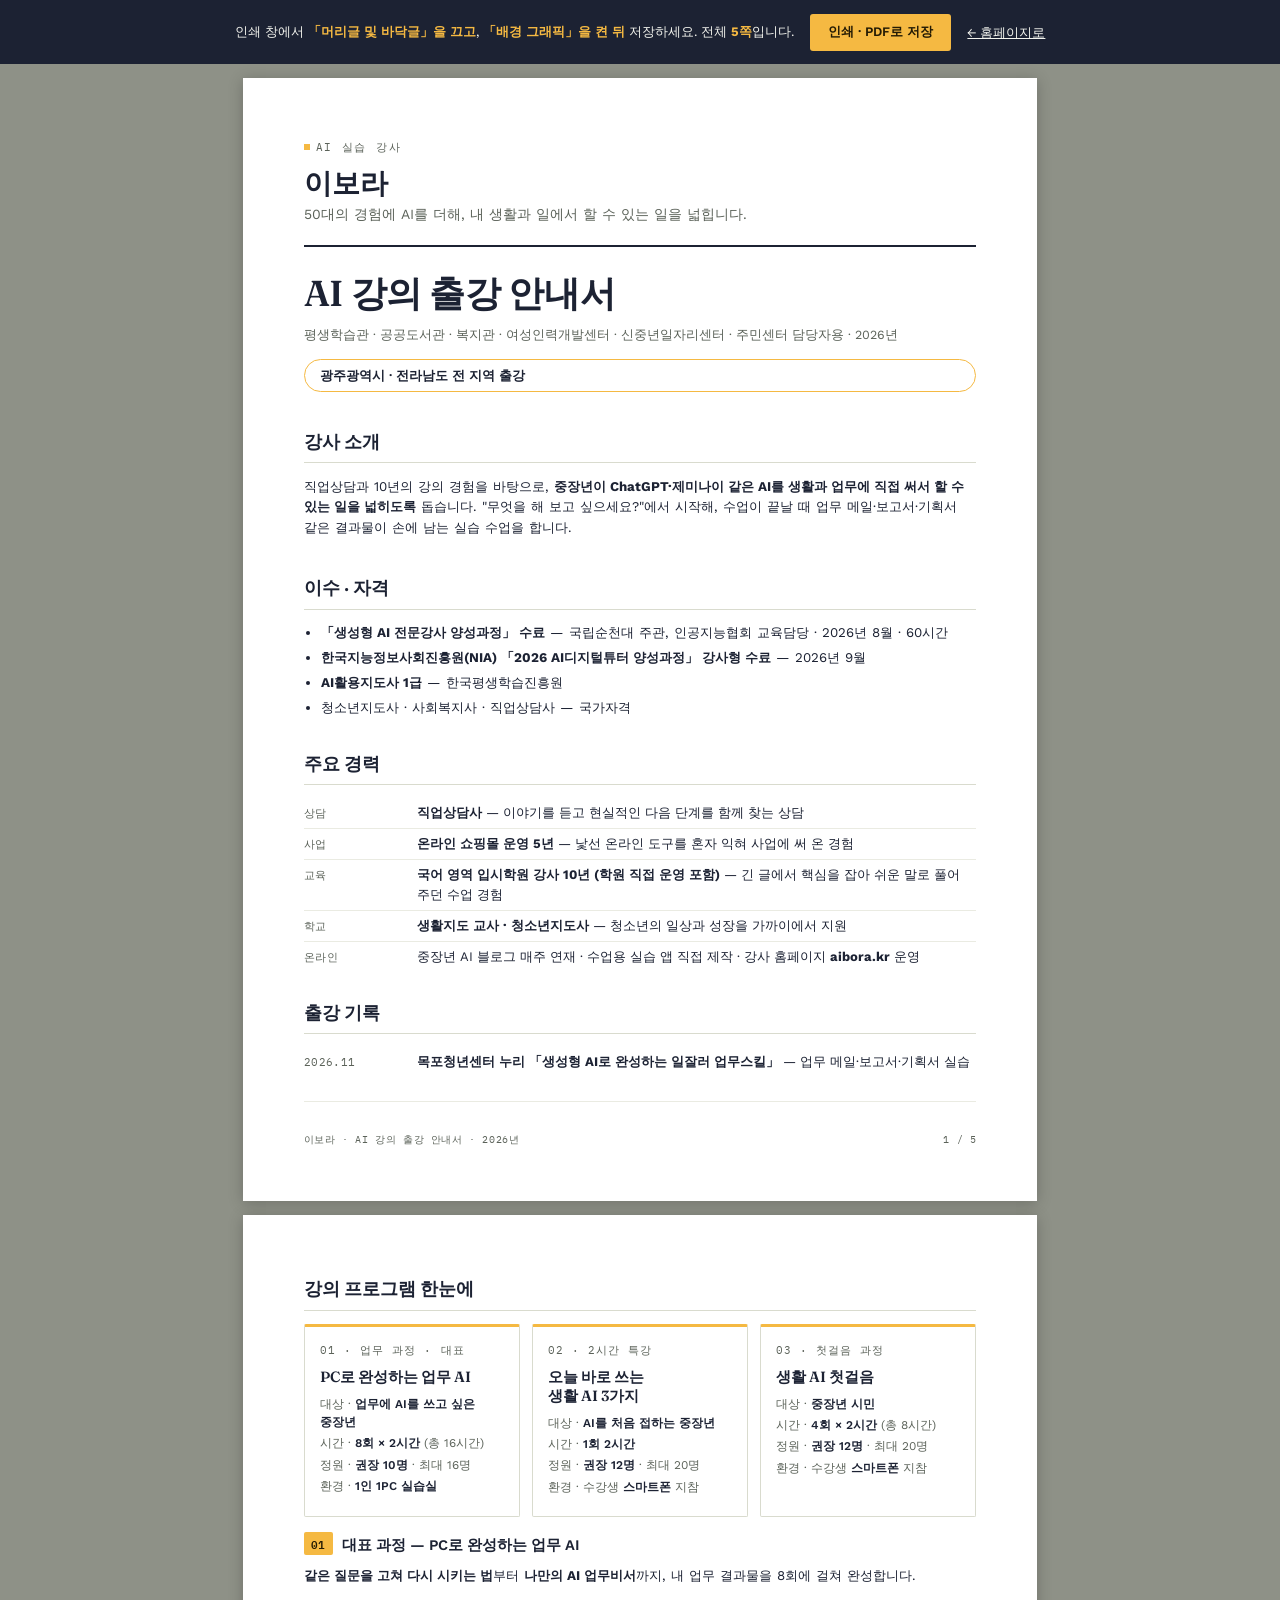
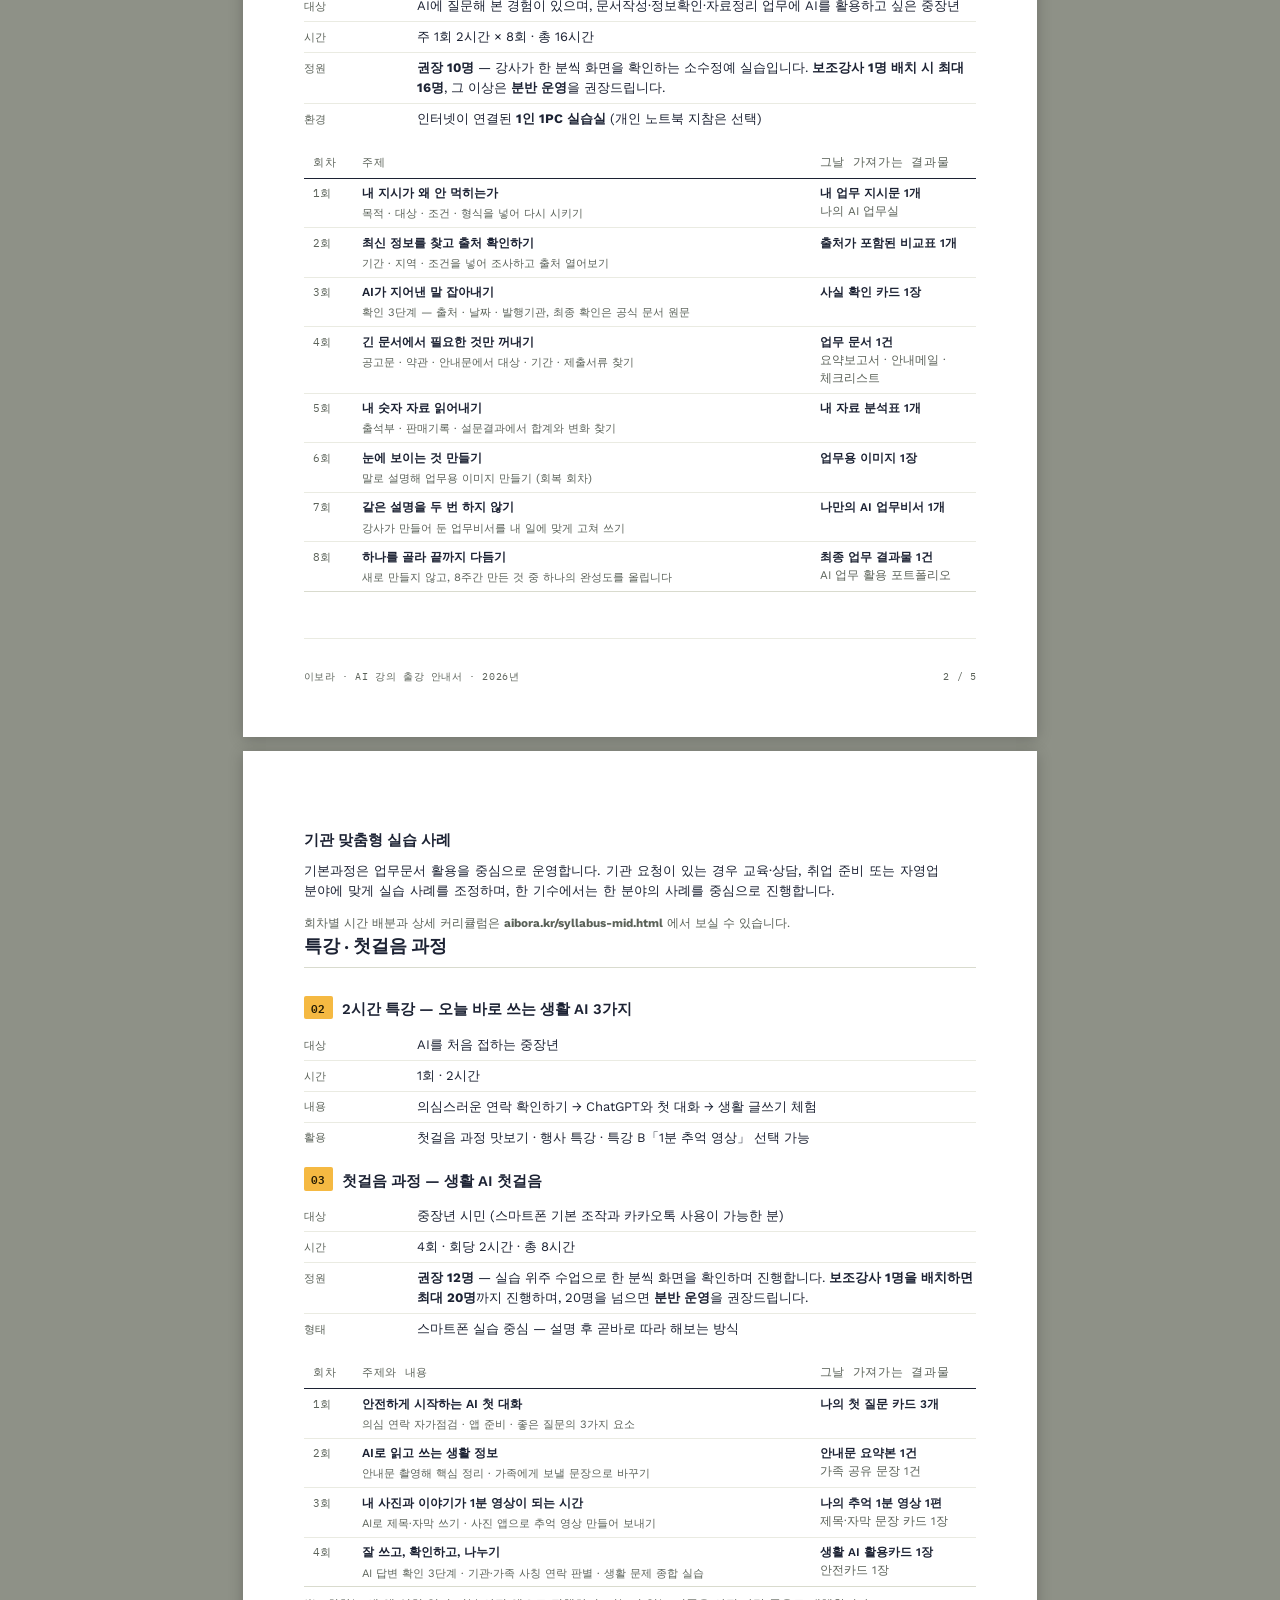
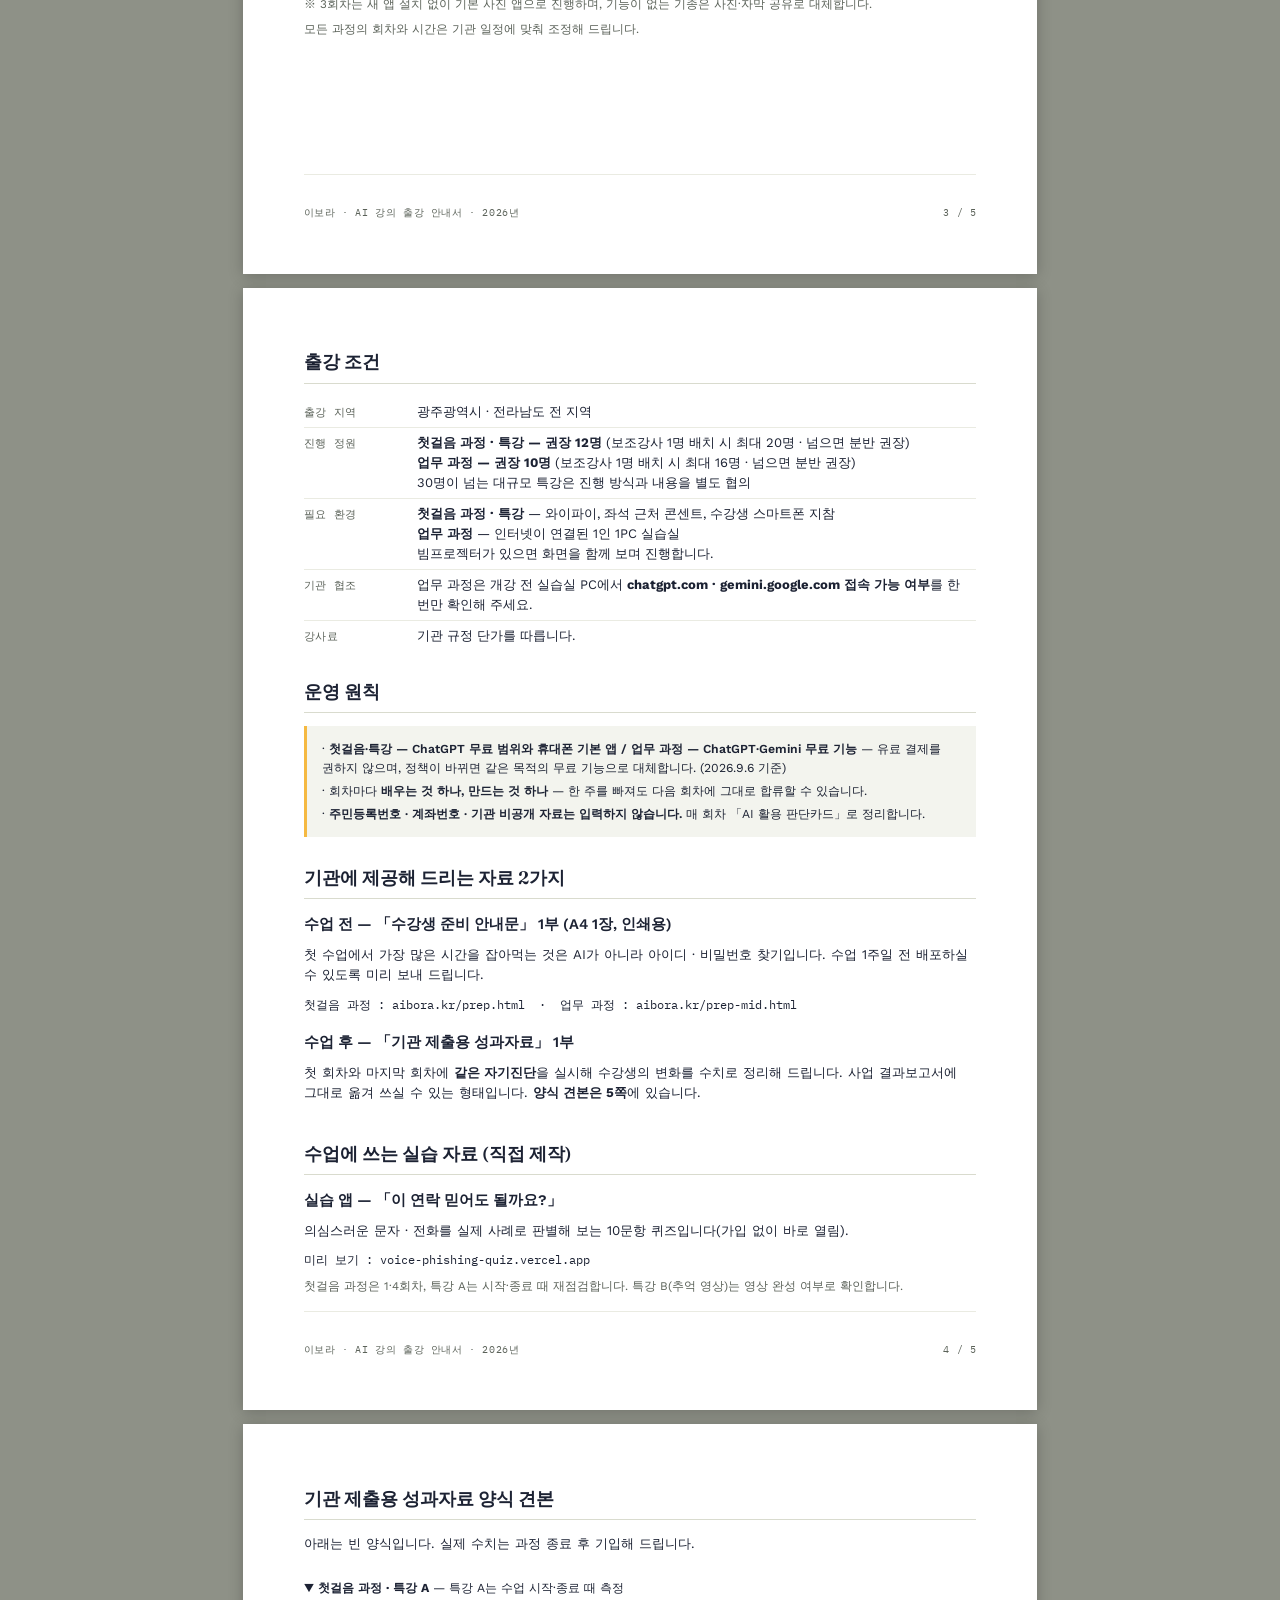
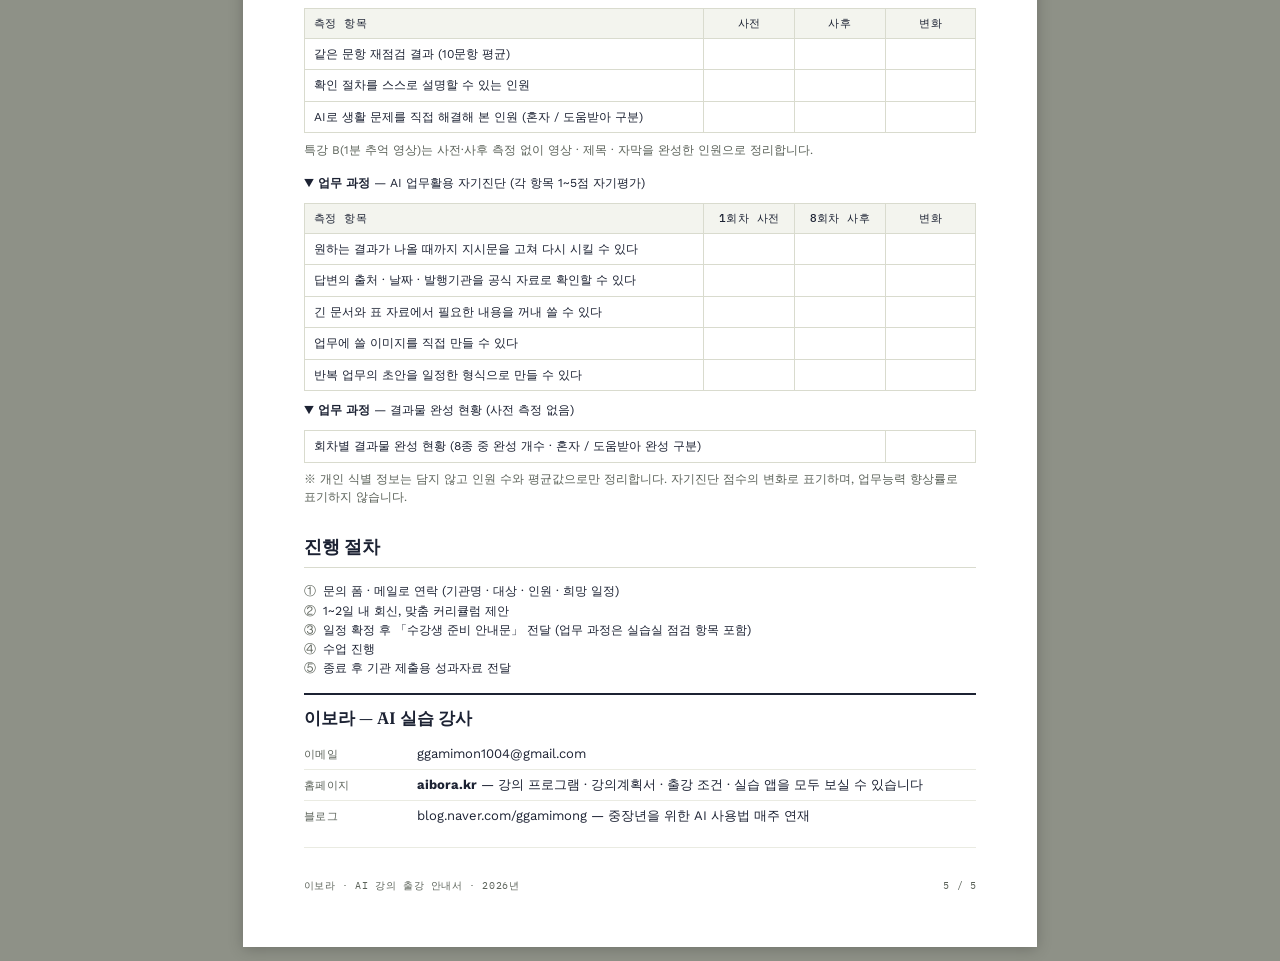
==== commit 4f50a5e2: "준비 안내문 ChatGPT 로그인 확인, 안전 퀴즈 평가 특강 A로 명확화" ====
--- a/brochure.html
+++ b/brochure.html
@@ -769,9 +769,9 @@
   <div class="block">
     <h2 class="sec">수업에 쓰는 실습 자료 (직접 제작)</h2>
     <h3 class="sub" style="margin-top:2mm">실습 앱 — 「이 연락 믿어도 될까요?」</h3>
-    <p>의심스러운 문자 · 전화를 실제 사례로 판별해 보는 10문항 퀴즈입니다. 가입 없이 스마트폰에서 바로 열립니다.</p>
+    <p>의심스러운 문자 · 전화를 실제 사례로 판별해 보는 10문항 퀴즈입니다(가입 없이 바로 열림).</p>
     <p class="tight" style="font-family:var(--font-mono);font-size:8.8pt">미리 보기 : <a class="doc-link" href="https://voice-phishing-quiz.vercel.app/">voice-phishing-quiz.vercel.app</a></p>
-    <p class="note">첫걸음 과정은 1·4회차에, 특강은 시작·종료 때 같은 문항으로 재점검해 수치로 확인합니다.</p>
+    <p class="note">첫걸음 과정은 1·4회차, 특강 A는 시작·종료 때 재점검합니다. 특강 B(추억 영상)는 영상 완성 여부로 확인합니다.</p>
   </div>
 
   <div class="page-foot"><span>이보라 · AI 강의 출강 안내서 · 2026년</span><span>4 / 5</span></div>
@@ -784,13 +784,14 @@
   <h2 class="sec">기관 제출용 성과자료 양식 견본</h2>
   <p>아래는 빈 양식입니다. 실제 수치는 과정 종료 후 기입해 드립니다.</p>
 
-  <p class="tight" style="font-size:9.2pt;margin-top:4mm"><strong>▼ 첫걸음 과정 · 특강</strong></p>
+  <p class="tight" style="font-size:9.2pt;margin-top:4mm"><strong>▼ 첫걸음 과정 · 특강 A</strong> — 특강 A는 수업 시작·종료 때 측정</p>
   <table class="form">
-    <tr><th>측정 항목</th><th class="num">1회차 사전</th><th class="num">최종회차 사후</th><th class="num">변화</th></tr>
+    <tr><th>측정 항목</th><th class="num">사전</th><th class="num">사후</th><th class="num">변화</th></tr>
     <tr><td>같은 문항 재점검 결과 (10문항 평균)</td><td class="blank"></td><td></td><td></td></tr>
     <tr><td>확인 절차를 스스로 설명할 수 있는 인원</td><td class="blank"></td><td></td><td></td></tr>
     <tr><td>AI로 생활 문제를 직접 해결해 본 인원 (혼자 / 도움받아 구분)</td><td class="blank"></td><td></td><td></td></tr>
   </table>
+  <p class="note">특강 B(1분 추억 영상)는 사전·사후 측정 없이 영상 · 제목 · 자막을 완성한 인원으로 정리합니다.</p>
 
   <p class="tight" style="font-size:9.2pt;margin-top:4mm"><strong>▼ 업무 과정</strong> — AI 업무활용 자기진단 (각 항목 1~5점 자기평가)</p>
   <table class="form">
@@ -801,7 +802,6 @@
     <tr><td>업무에 쓸 이미지를 직접 만들 수 있다</td><td class="blank"></td><td></td><td></td></tr>
     <tr><td>반복 업무의 초안을 일정한 형식으로 만들 수 있다</td><td class="blank"></td><td></td><td></td></tr>
   </table>
-  <p class="note">각 항목을 1점부터 5점까지 자기평가하며, 사전·사후 평균값의 변화를 정리합니다.</p>
 
   <p class="tight" style="font-size:9.2pt;margin-top:2.5mm"><strong>▼ 업무 과정</strong> — 결과물 완성 현황 (사전 측정 없음)</p>
   <table class="form">
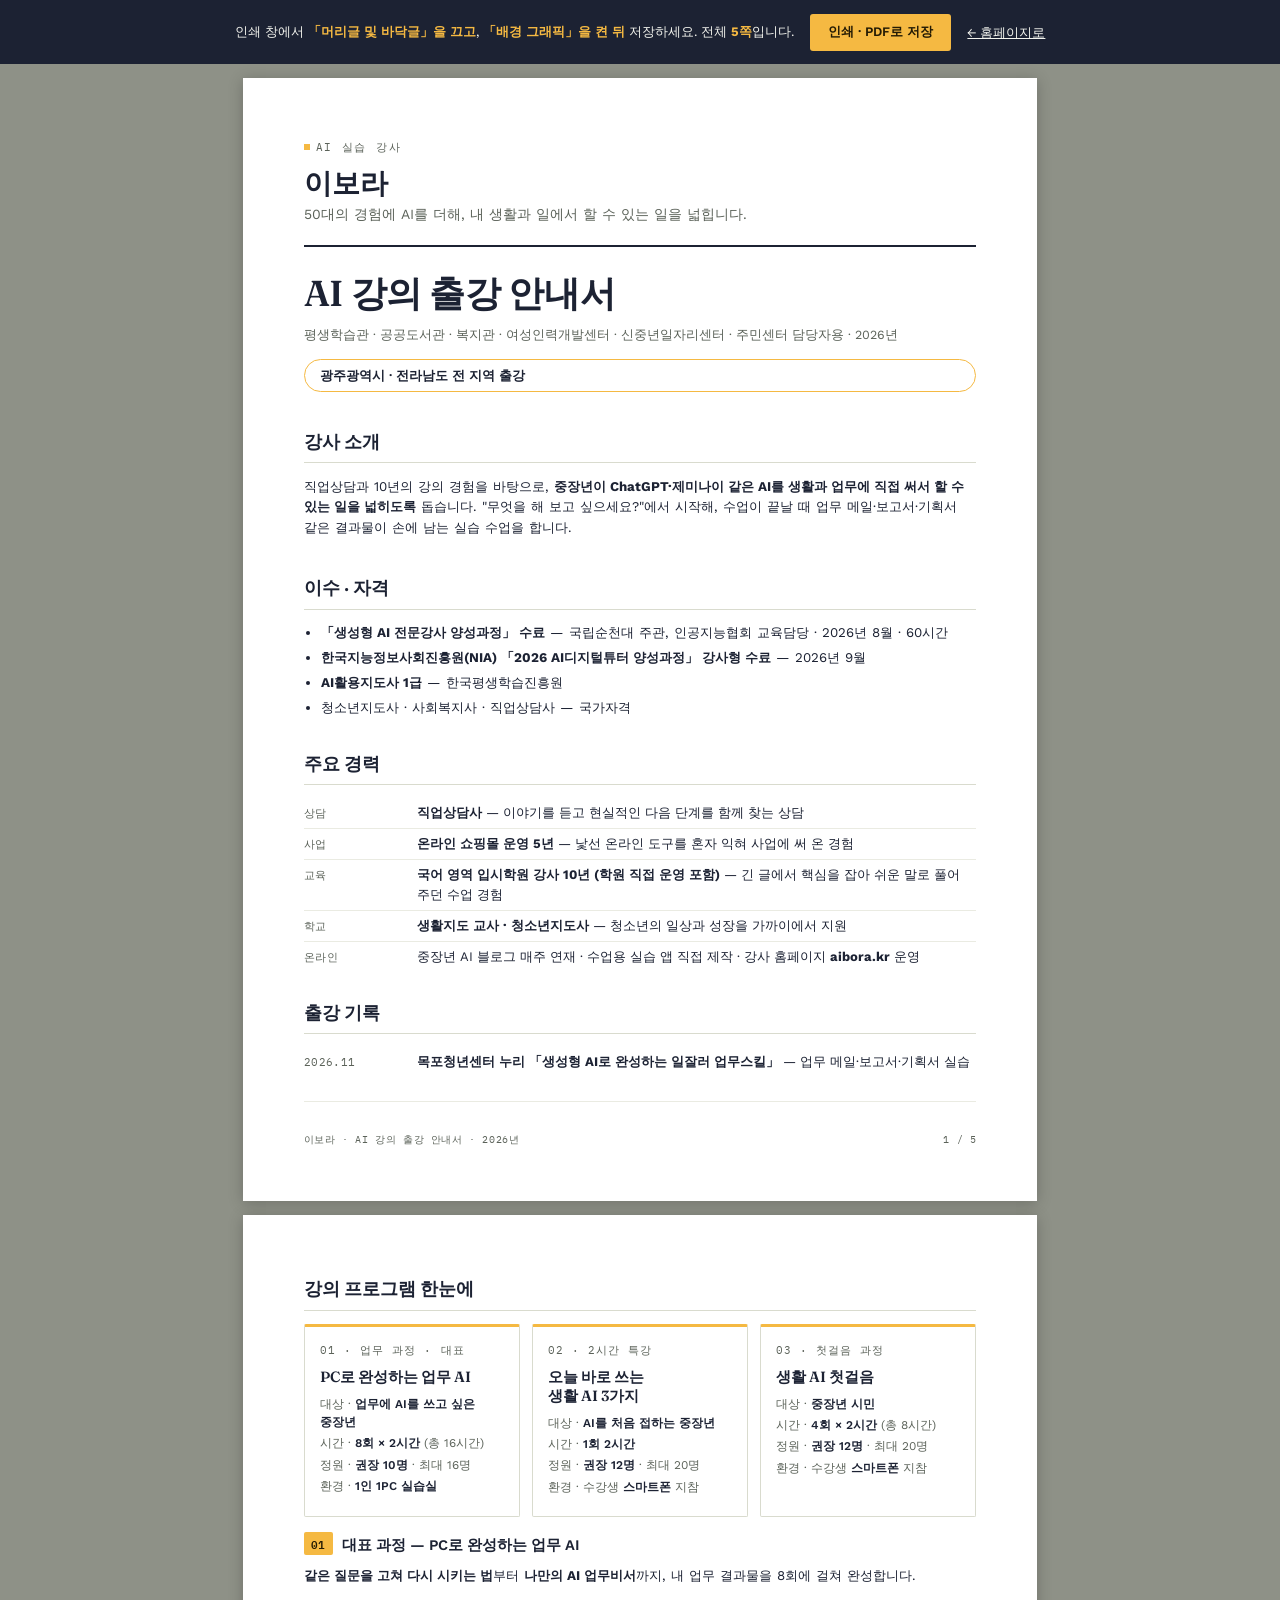
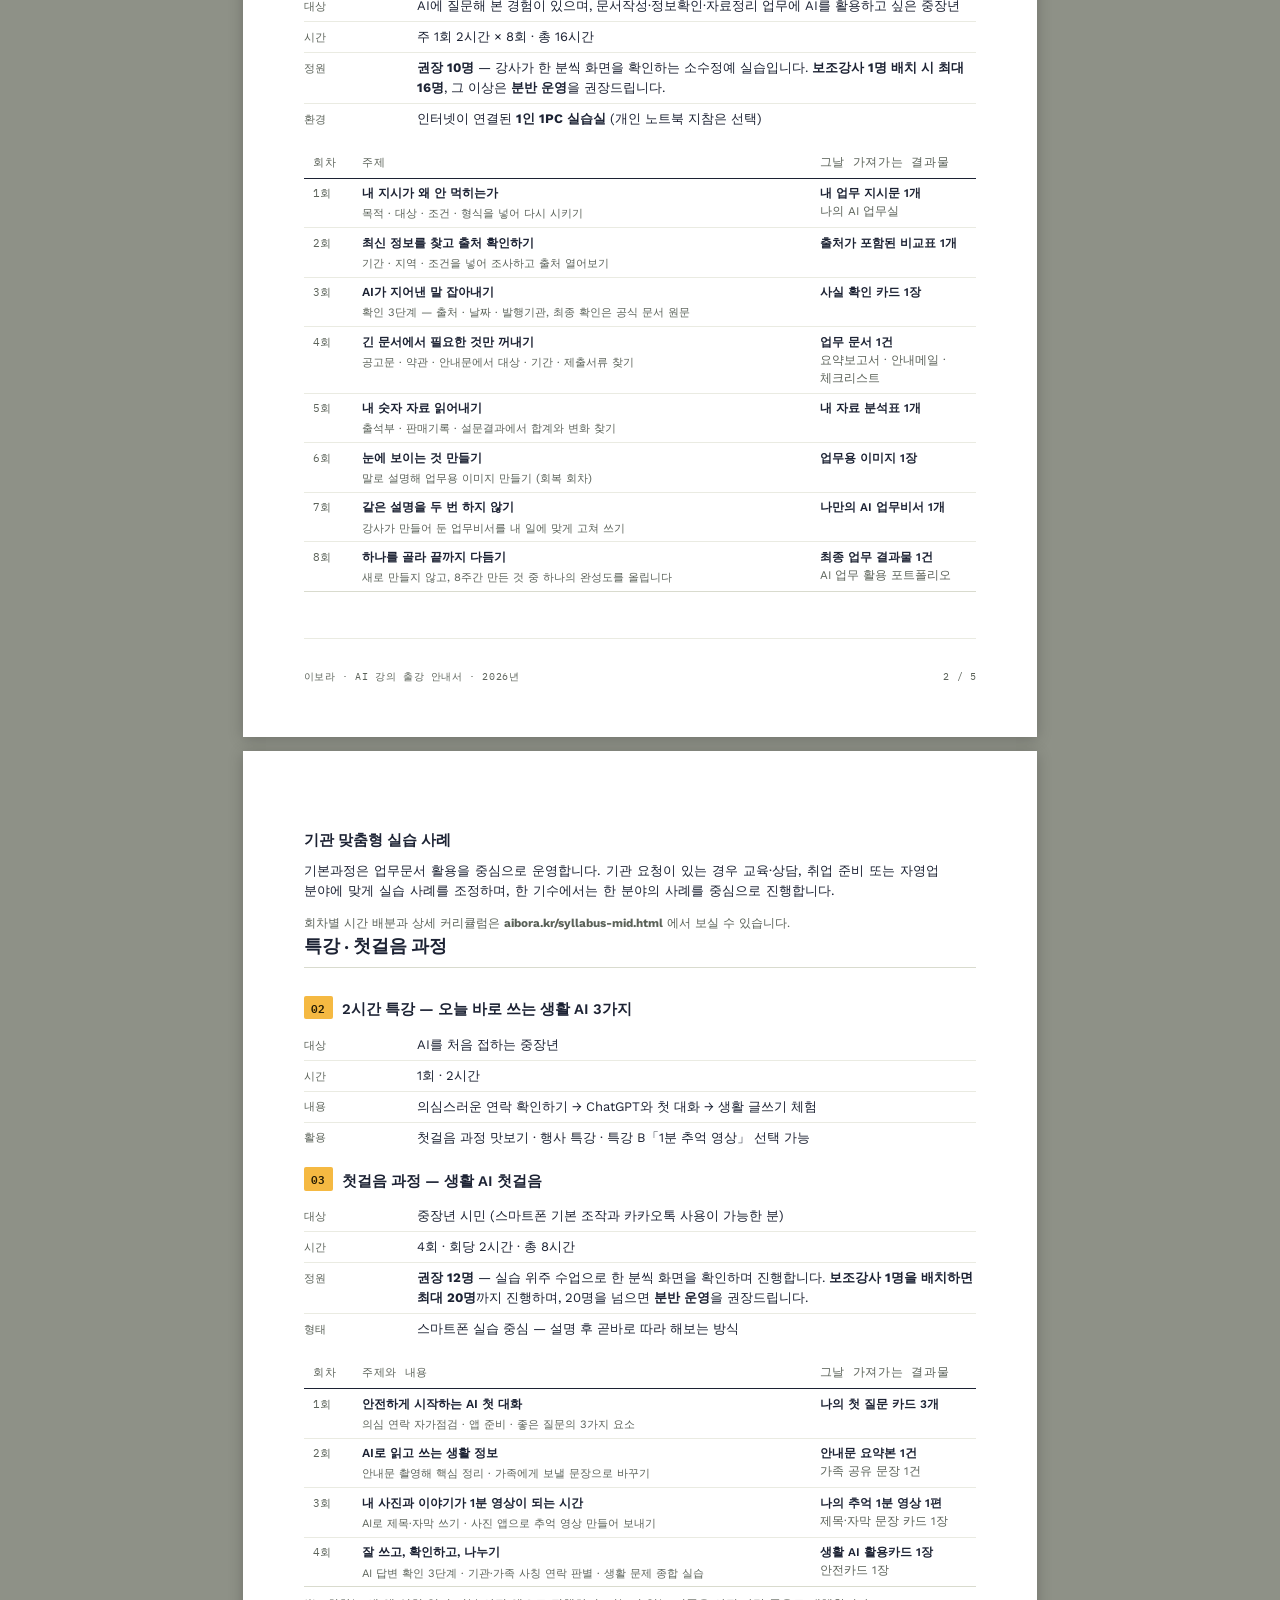
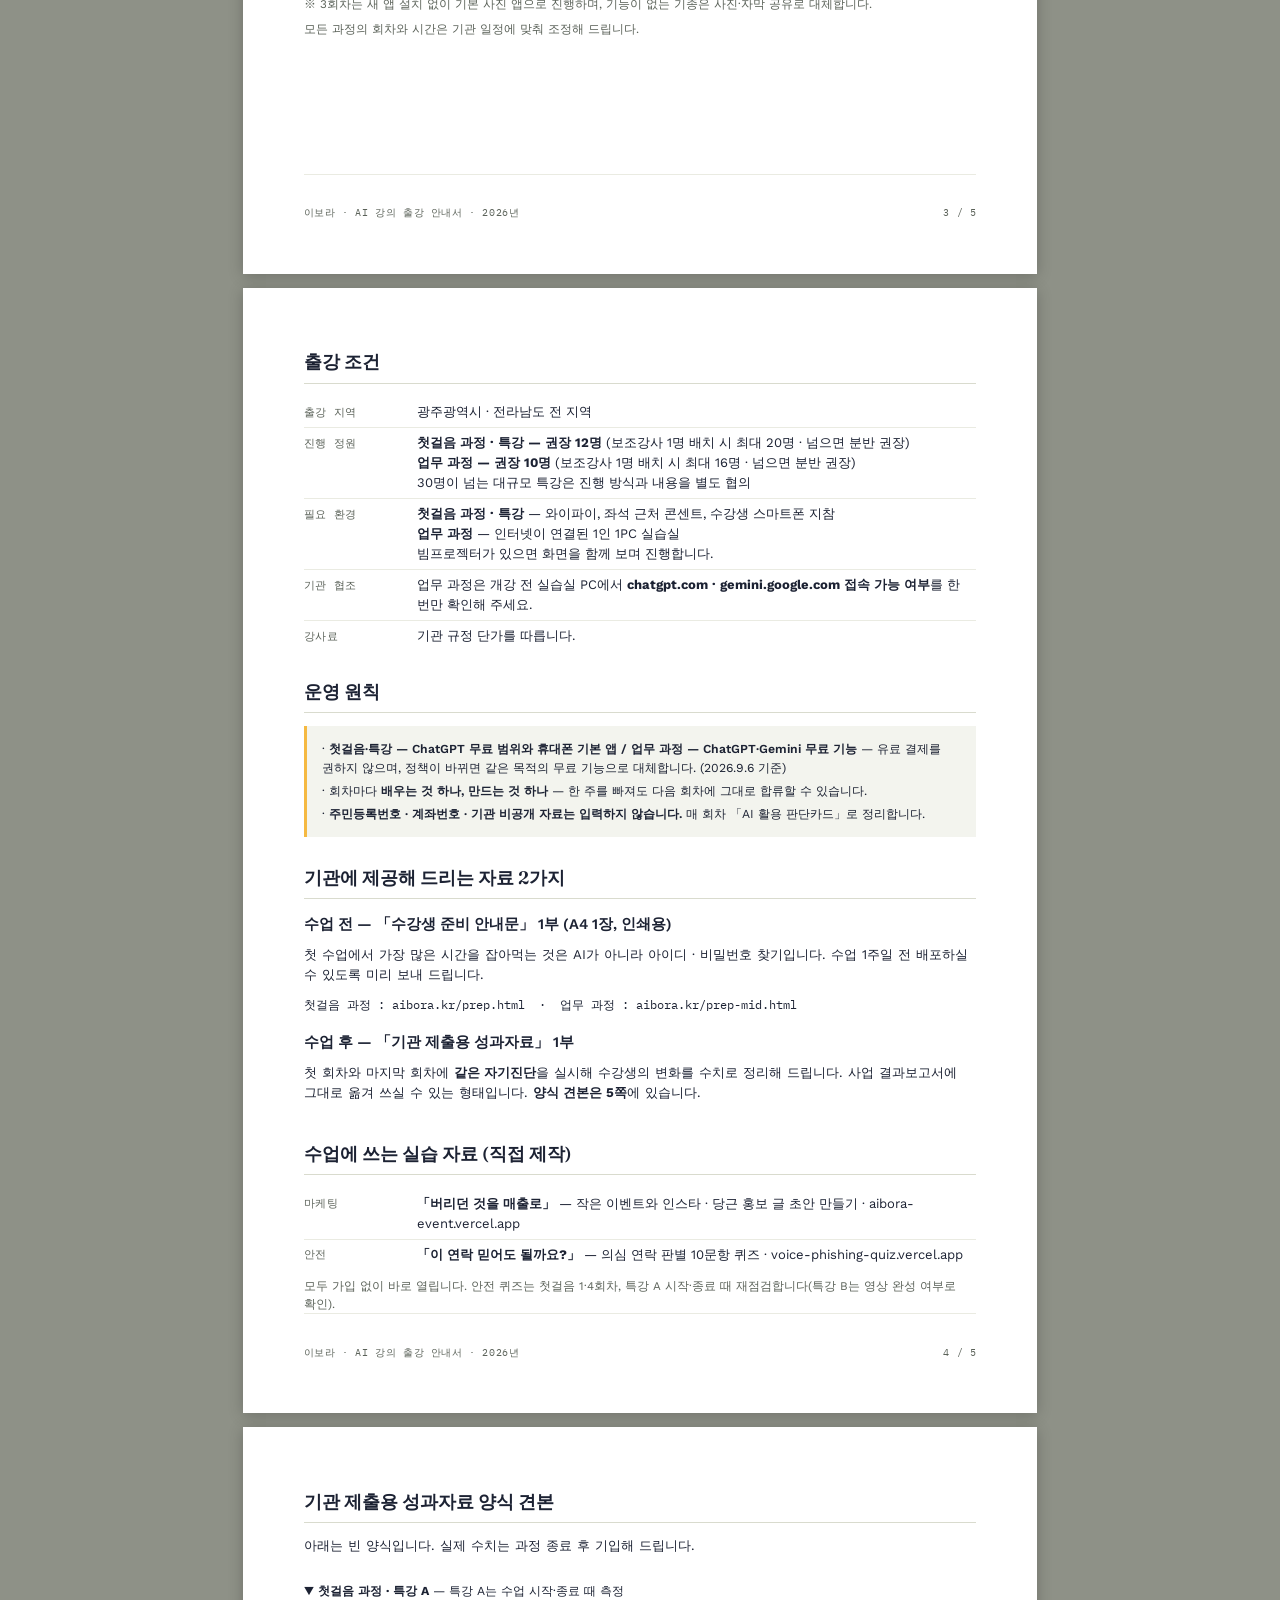
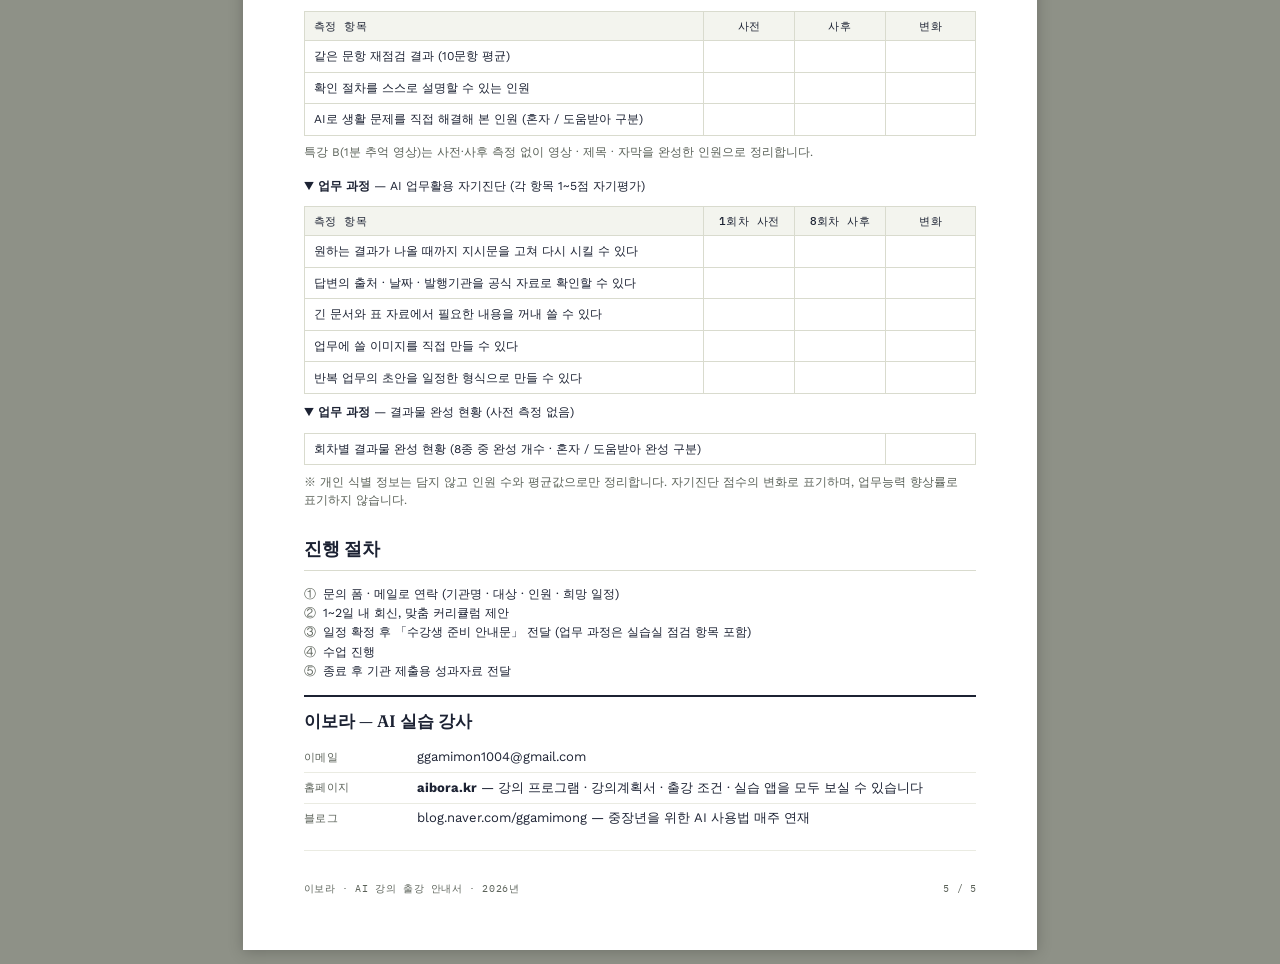
==== commit 1307dd0b: "실습 자료에 소상공인 마케팅 앱 추가" ====
--- a/brochure.html
+++ b/brochure.html
@@ -20,14 +20,14 @@
 <meta property="og:title" content="AI 강의 출강 안내서 | 이보라 AI 강사 (보라쌤)">
 <meta property="og:description" content="AI 강사 이보라(보라쌤) 출강 안내서. 중장년(5060) 대상 2시간 특강, 4회 첫걸음, 8회 업무 과정의 커리큘럼, 출강 조건, 성과자료 양식을 담았습니다. 광주·전남 전 지역 출강.">
 <meta property="og:url" content="https://www.aibora.kr/brochure.html">
-<meta property="og:image" content="https://www.aibora.kr/images/og-image.jpg">
+<meta property="og:image" content="https://www.aibora.kr/images/og-lecture.jpg">
 <meta property="og:image:width" content="1200">
 <meta property="og:image:height" content="630">
 <meta property="og:image:alt" content="AI 강사 이보라(보라쌤) — 광주·전남 중장년 AI 교육">
 <meta name="twitter:card" content="summary_large_image">
 <meta name="twitter:title" content="AI 강의 출강 안내서 | 이보라 AI 강사 (보라쌤)">
 <meta name="twitter:description" content="AI 강사 이보라(보라쌤) 출강 안내서. 중장년 대상 2시간 특강, 4회 첫걸음, 8회 업무 과정의 커리큘럼, 출강 조건, 성과자료 양식을 담았습니다. 광주·전남 전 지역 출강.">
-<meta name="twitter:image" content="https://www.aibora.kr/images/og-image.jpg">
+<meta name="twitter:image" content="https://www.aibora.kr/images/og-lecture.jpg">
 <script type="application/ld+json">
 {
  "@context": "https://schema.org",
@@ -768,10 +768,11 @@
 
   <div class="block">
     <h2 class="sec">수업에 쓰는 실습 자료 (직접 제작)</h2>
-    <h3 class="sub" style="margin-top:2mm">실습 앱 — 「이 연락 믿어도 될까요?」</h3>
-    <p>의심스러운 문자 · 전화를 실제 사례로 판별해 보는 10문항 퀴즈입니다(가입 없이 바로 열림).</p>
-    <p class="tight" style="font-family:var(--font-mono);font-size:8.8pt">미리 보기 : <a class="doc-link" href="https://voice-phishing-quiz.vercel.app/">voice-phishing-quiz.vercel.app</a></p>
-    <p class="note">첫걸음 과정은 1·4회차, 특강 A는 시작·종료 때 재점검합니다. 특강 B(추억 영상)는 영상 완성 여부로 확인합니다.</p>
+    <div class="dl" style="margin-top:2mm">
+      <div class="row"><span class="k">마케팅</span><span class="v"><strong>「버리던 것을 매출로」</strong> — 작은 이벤트와 인스타 · 당근 홍보 글 초안 만들기 · <a class="doc-link" href="https://aibora-event.vercel.app/">aibora-event.vercel.app</a></span></div>
+      <div class="row"><span class="k">안전</span><span class="v"><strong>「이 연락 믿어도 될까요?」</strong> — 의심 연락 판별 10문항 퀴즈 · <a class="doc-link" href="https://voice-phishing-quiz.vercel.app/">voice-phishing-quiz.vercel.app</a></span></div>
+    </div>
+    <p class="note">모두 가입 없이 바로 열립니다. 안전 퀴즈는 첫걸음 1·4회차, 특강 A 시작·종료 때 재점검합니다(특강 B는 영상 완성 여부로 확인).</p>
   </div>
 
   <div class="page-foot"><span>이보라 · AI 강의 출강 안내서 · 2026년</span><span>4 / 5</span></div>
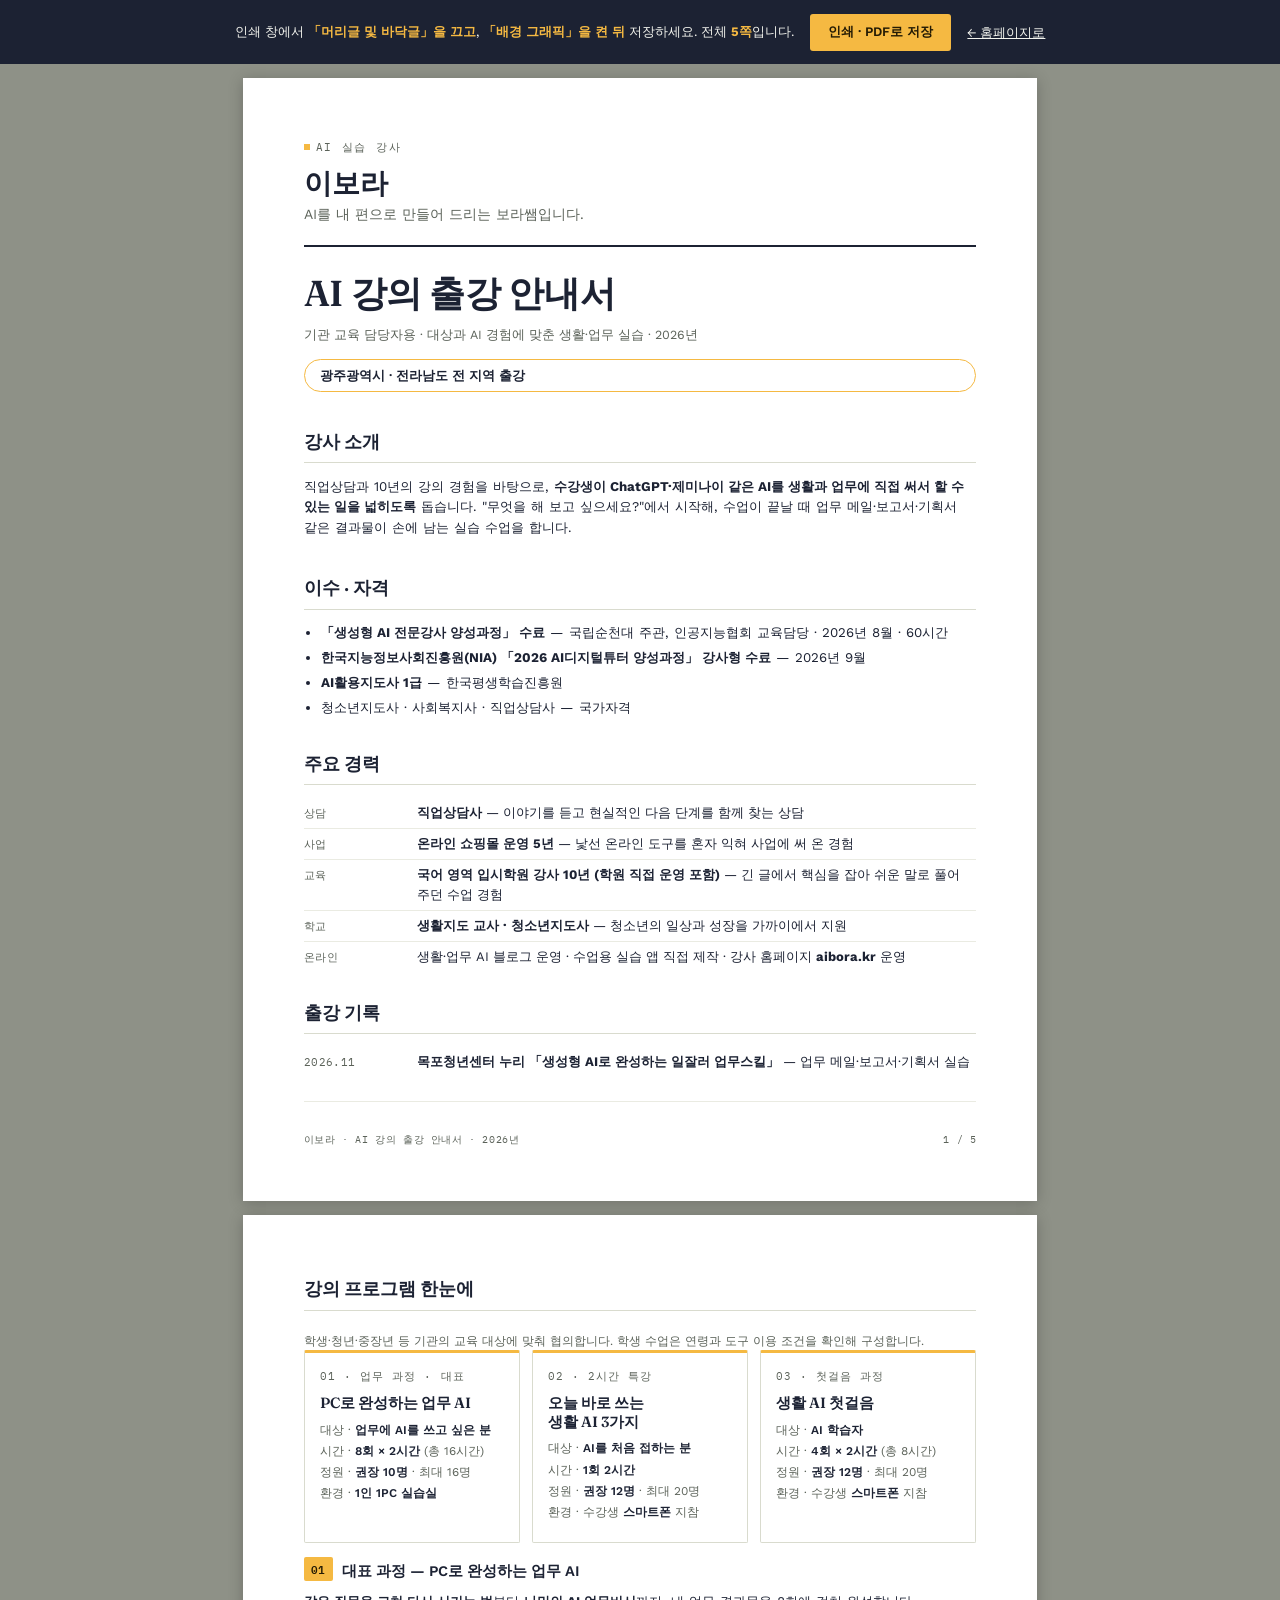
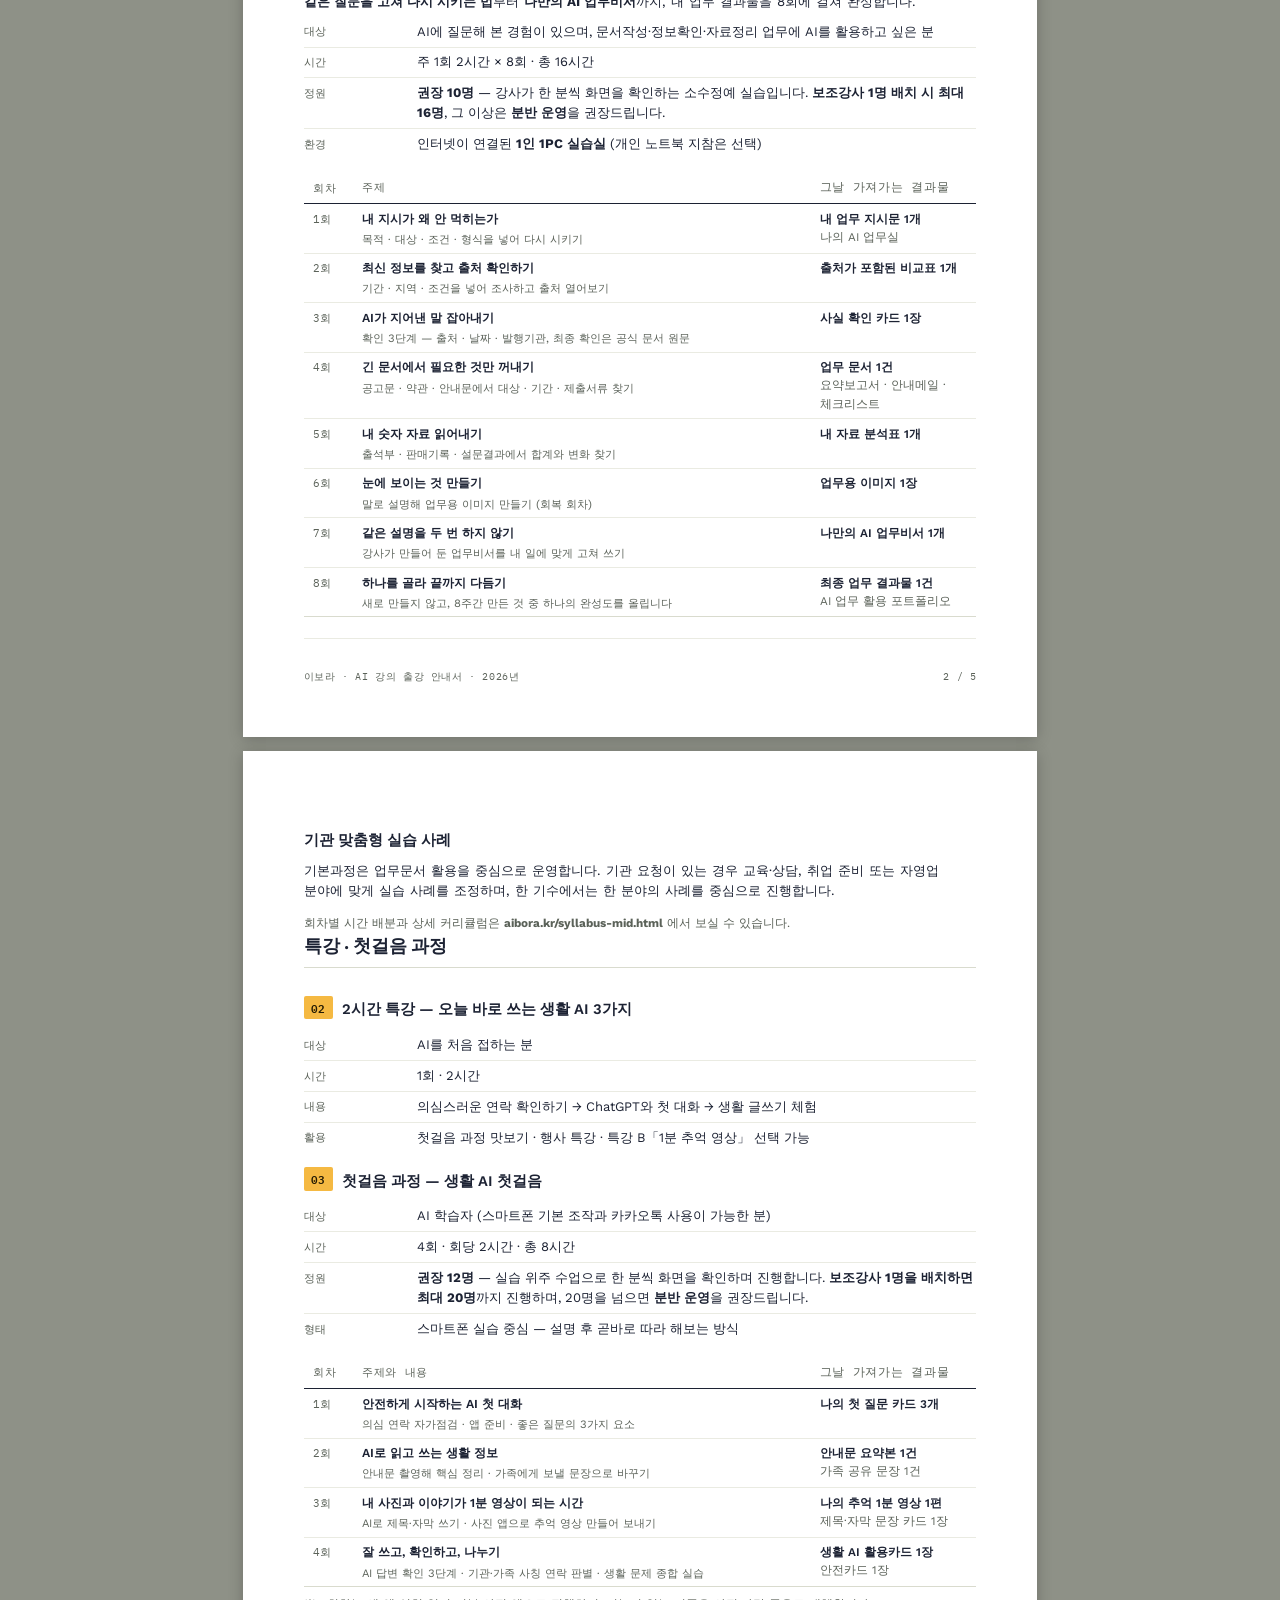
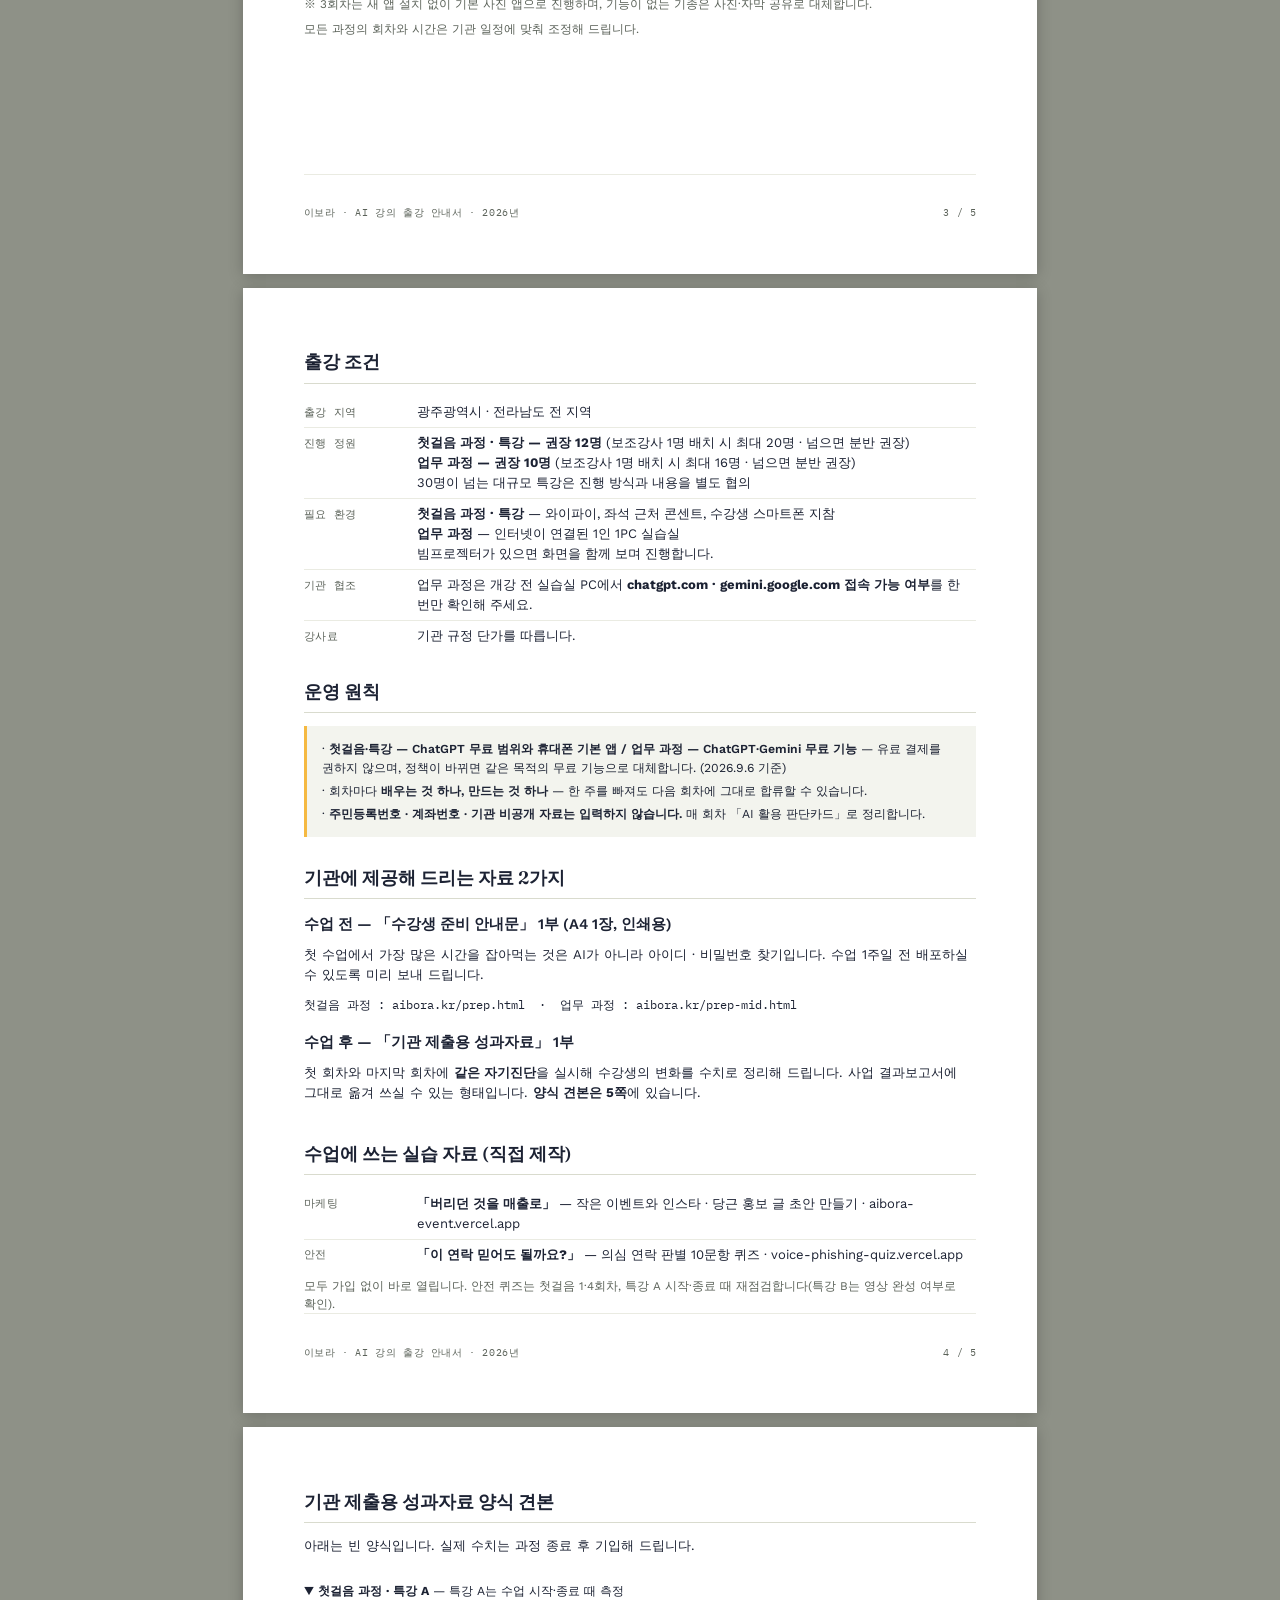
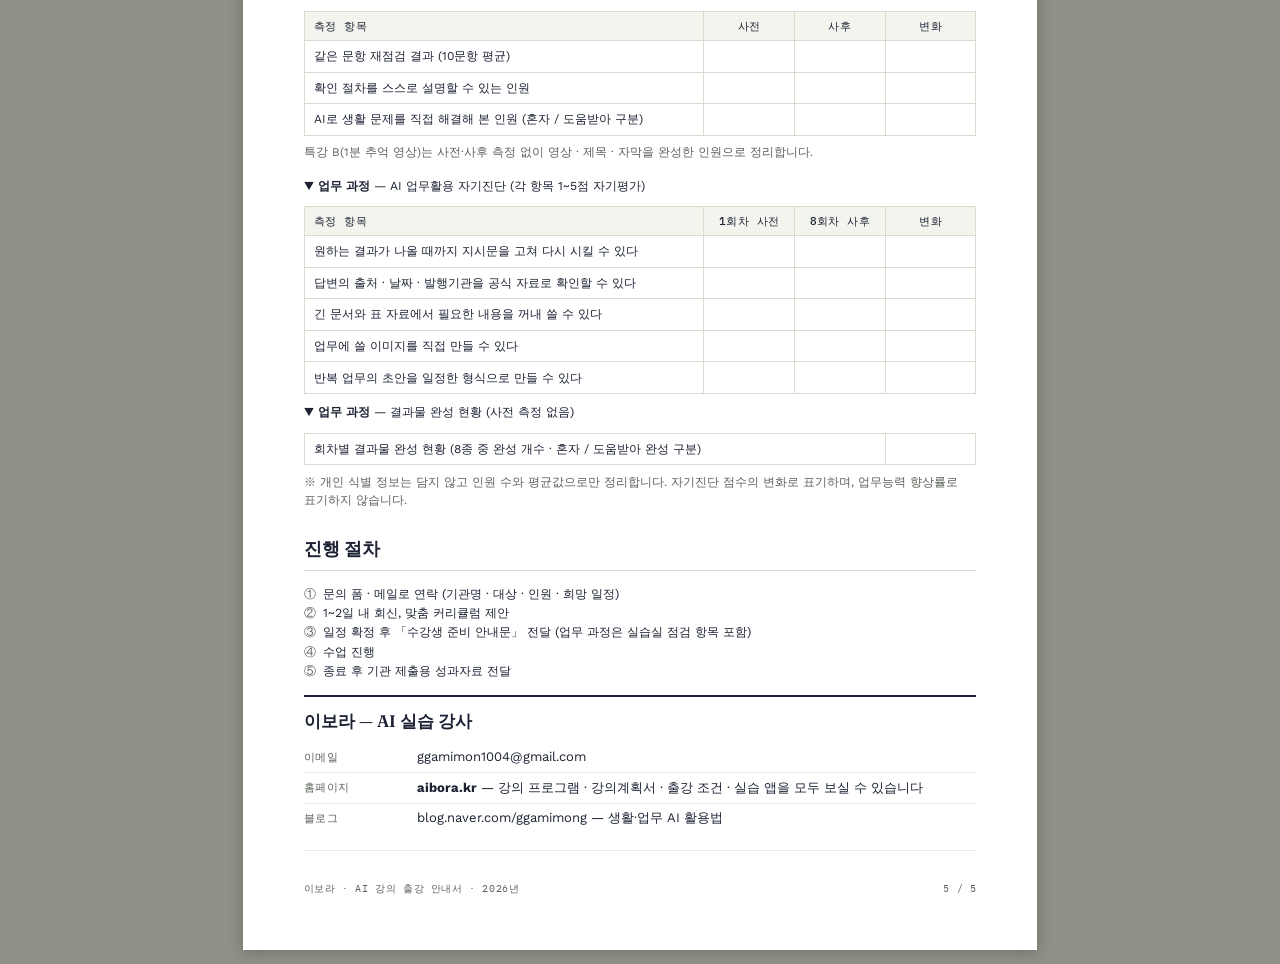
==== commit 27564c46: "Simplify landing page and broaden AI training audience" ====
--- a/brochure.html
+++ b/brochure.html
@@ -4,8 +4,8 @@
 <meta charset="UTF-8">
 <meta name="viewport" content="width=device-width, initial-scale=1.0">
 <title>AI 강의 출강 안내서 | 이보라 AI 강사 (보라쌤)</title>
-<meta name="description" content="AI 강사 이보라(보라쌤) 출강 안내서. 중장년(5060) 대상 2시간 특강, 4회 첫걸음, 8회 업무 과정의 커리큘럼, 출강 조건, 성과자료 양식을 담았습니다. 광주·전남 전 지역 출강.">
-<meta name="keywords" content="이보라, 이보라 강사, AI 강사 이보라, 보라쌤, 보라샘, 중장년 AI 강의, 5060 AI 강의, 50대 60대 AI 교육, 중장년 AI 교육, 광주 AI 강사, 전남 AI 강사, ChatGPT 강의, 업무 AI 강의, 제미나이 강의, AI 리터러시">
+<meta name="description" content="AI 강사 이보라(보라쌤) 출강 안내서. AI 활용을 배우려는 분 대상 2시간 특강, 4회 첫걸음, 8회 업무 과정의 커리큘럼, 출강 조건, 성과자료 양식을 담았습니다. 광주·전남 전 지역 출강.">
+<meta name="keywords" content="AI 강사, 광주 AI 강사, 전남 AI 강사, 이보라, 보라쌤, 생활 AI, 업무 AI, ChatGPT 강의, 생성형 AI 활용 교육">
 <meta name="author" content="이보라 (보라쌤)">
 <meta name="robots" content="index, follow, max-image-preview:large, max-snippet:-1">
 <link rel="canonical" href="https://www.aibora.kr/brochure.html">
@@ -18,15 +18,15 @@
 <meta property="og:site_name" content="이보라 AI 강사 · 보라쌤">
 <meta property="og:locale" content="ko_KR">
 <meta property="og:title" content="AI 강의 출강 안내서 | 이보라 AI 강사 (보라쌤)">
-<meta property="og:description" content="AI 강사 이보라(보라쌤) 출강 안내서. 중장년(5060) 대상 2시간 특강, 4회 첫걸음, 8회 업무 과정의 커리큘럼, 출강 조건, 성과자료 양식을 담았습니다. 광주·전남 전 지역 출강.">
+<meta property="og:description" content="AI 강사 이보라(보라쌤) 출강 안내서. AI 활용을 배우려는 분 대상 2시간 특강, 4회 첫걸음, 8회 업무 과정의 커리큘럼, 출강 조건, 성과자료 양식을 담았습니다. 광주·전남 전 지역 출강.">
 <meta property="og:url" content="https://www.aibora.kr/brochure.html">
 <meta property="og:image" content="https://www.aibora.kr/images/og-lecture.jpg">
 <meta property="og:image:width" content="1200">
 <meta property="og:image:height" content="630">
-<meta property="og:image:alt" content="AI 강사 이보라(보라쌤) — 광주·전남 중장년 AI 교육">
+<meta property="og:image:alt" content="AI 강사 이보라(보라쌤) — 광주·전남 생활·업무 AI 교육">
 <meta name="twitter:card" content="summary_large_image">
 <meta name="twitter:title" content="AI 강의 출강 안내서 | 이보라 AI 강사 (보라쌤)">
-<meta name="twitter:description" content="AI 강사 이보라(보라쌤) 출강 안내서. 중장년 대상 2시간 특강, 4회 첫걸음, 8회 업무 과정의 커리큘럼, 출강 조건, 성과자료 양식을 담았습니다. 광주·전남 전 지역 출강.">
+<meta name="twitter:description" content="AI 강사 이보라(보라쌤) 출강 안내서. AI 활용을 배우려는 분 대상 2시간 특강, 4회 첫걸음, 8회 업무 과정의 커리큘럼, 출강 조건, 성과자료 양식을 담았습니다. 광주·전남 전 지역 출강.">
 <meta name="twitter:image" content="https://www.aibora.kr/images/og-lecture.jpg">
 <script type="application/ld+json">
 {
@@ -37,7 +37,7 @@
    "@id": "https://www.aibora.kr/brochure.html#webpage",
    "url": "https://www.aibora.kr/brochure.html",
    "name": "AI 강의 출강 안내서 | 이보라 AI 강사 (보라쌤)",
-   "description": "AI 강사 이보라(보라쌤) 출강 안내서. 중장년 대상 2시간 특강, 4회 첫걸음, 8회 업무 과정의 커리큘럼, 출강 조건, 성과자료 양식을 담았습니다. 광주·전남 전 지역 출강.",
+   "description": "AI 강사 이보라(보라쌤) 출강 안내서. AI 활용을 배우려는 분 대상 2시간 특강, 4회 첫걸음, 8회 업무 과정의 커리큘럼, 출강 조건, 성과자료 양식을 담았습니다. 광주·전남 전 지역 출강.",
    "inLanguage": "ko-KR",
    "isPartOf": {
     "@type": "WebSite",
@@ -561,16 +561,16 @@
   <div class="cover-top">
     <p class="cover-eyebrow">AI 실습 강사</p>
     <p class="cover-name">이보라</p>
-    <p class="cover-sub">50대의 경험에 AI를 더해, 내 생활과 일에서 할 수 있는 일을 넓힙니다.</p>
+    <p class="cover-sub">AI를 내 편으로 만들어 드리는 보라쌤입니다.</p>
   </div>
 
   <h1 class="doc-title">AI 강의 출강 안내서</h1>
-  <p class="doc-meta">평생학습관 · 공공도서관 · 복지관 · 여성인력개발센터 · 신중년일자리센터 · 주민센터 담당자용 · 2026년</p>
+  <p class="doc-meta">기관 교육 담당자용 · 대상과 AI 경험에 맞춘 생활·업무 실습 · 2026년</p>
   <p class="doc-region">광주광역시 · 전라남도 전 지역 출강</p>
 
   <div class="block">
     <h2 class="sec">강사 소개</h2>
-    <p>직업상담과 10년의 강의 경험을 바탕으로, <strong>중장년이 ChatGPT·제미나이 같은 AI를 생활과 업무에 직접 써서 할 수 있는 일을 넓히도록</strong> 돕습니다. "무엇을 해 보고 싶으세요?"에서 시작해, 수업이 끝날 때 업무 메일·보고서·기획서 같은 결과물이 손에 남는 실습 수업을 합니다.</p>
+    <p>직업상담과 10년의 강의 경험을 바탕으로, <strong>수강생이 ChatGPT·제미나이 같은 AI를 생활과 업무에 직접 써서 할 수 있는 일을 넓히도록</strong> 돕습니다. "무엇을 해 보고 싶으세요?"에서 시작해, 수업이 끝날 때 업무 메일·보고서·기획서 같은 결과물이 손에 남는 실습 수업을 합니다.</p>
   </div>
 
   <div class="block">
@@ -590,7 +590,7 @@
       <div class="row"><span class="k">사업</span><span class="v"><strong>온라인 쇼핑몰 운영 5년</strong> — 낯선 온라인 도구를 혼자 익혀 사업에 써 온 경험</span></div>
       <div class="row"><span class="k">교육</span><span class="v"><strong>국어 영역 입시학원 강사 10년 (학원 직접 운영 포함)</strong> — 긴 글에서 핵심을 잡아 쉬운 말로 풀어 주던 수업 경험</span></div>
       <div class="row"><span class="k">학교</span><span class="v"><strong>생활지도 교사 · 청소년지도사</strong> — 청소년의 일상과 성장을 가까이에서 지원</span></div>
-      <div class="row"><span class="k">온라인</span><span class="v">중장년 AI 블로그 매주 연재 · 수업용 실습 앱 직접 제작 · 강사 홈페이지 <a class="doc-link" href="https://www.aibora.kr/"><strong>aibora.kr</strong></a> 운영</span></div>
+      <div class="row"><span class="k">온라인</span><span class="v">생활·업무 AI 블로그 운영 · 수업용 실습 앱 직접 제작 · 강사 홈페이지 <a class="doc-link" href="https://www.aibora.kr/"><strong>aibora.kr</strong></a> 운영</span></div>
     </div>
   </div>
 
@@ -608,13 +608,13 @@
 <!-- ========================= 2쪽 : 한눈에 · 업무 과정 ========================= -->
 <section class="page">
 
-  <h2 class="sec">강의 프로그램 한눈에</h2>
+  <h2 class="sec">강의 프로그램 한눈에</h2><p class="note">학생·청년·중장년 등 기관의 교육 대상에 맞춰 협의합니다. 학생 수업은 연령과 도구 이용 조건을 확인해 구성합니다.</p>
   <div>
     <div class="trio">
       <div class="card">
         <p class="card-no">01 · 업무 과정 · 대표</p>
         <p class="card-name">PC로 완성하는 업무 AI</p>
-        <p class="card-line">대상 · <b>업무에 AI를 쓰고 싶은 중장년</b></p>
+        <p class="card-line">대상 · <b>업무에 AI를 쓰고 싶은 분</b></p>
         <p class="card-line">시간 · <b>8회 × 2시간</b> (총 16시간)</p>
         <p class="card-line">정원 · <b>권장 10명</b> · 최대 16명</p>
         <p class="card-line">환경 · <b>1인 1PC 실습실</b></p>
@@ -622,7 +622,7 @@
       <div class="card">
         <p class="card-no">02 · 2시간 특강</p>
         <p class="card-name">오늘 바로 쓰는 생활 AI 3가지</p>
-        <p class="card-line">대상 · <b>AI를 처음 접하는 중장년</b></p>
+        <p class="card-line">대상 · <b>AI를 처음 접하는 분</b></p>
         <p class="card-line">시간 · <b>1회 2시간</b></p>
         <p class="card-line">정원 · <b>권장 12명</b> · 최대 20명</p>
         <p class="card-line">환경 · 수강생 <b>스마트폰</b> 지참</p>
@@ -630,7 +630,7 @@
       <div class="card">
         <p class="card-no">03 · 첫걸음 과정</p>
         <p class="card-name">생활 AI 첫걸음</p>
-        <p class="card-line">대상 · <b>중장년 시민</b></p>
+        <p class="card-line">대상 · <b>AI 학습자</b></p>
         <p class="card-line">시간 · <b>4회 × 2시간</b> (총 8시간)</p>
         <p class="card-line">정원 · <b>권장 12명</b> · 최대 20명</p>
         <p class="card-line">환경 · 수강생 <b>스마트폰</b> 지참</p>
@@ -643,7 +643,7 @@
   <p class="tight"><strong>같은 질문을 고쳐 다시 시키는 법</strong>부터 <strong>나만의 AI 업무비서</strong>까지, 내 업무 결과물을 8회에 걸쳐 완성합니다.</p>
 
   <div class="dl">
-    <div class="row"><span class="k">대상</span><span class="v">AI에 질문해 본 경험이 있으며, 문서작성·정보확인·자료정리 업무에 AI를 활용하고 싶은 중장년</span></div>
+    <div class="row"><span class="k">대상</span><span class="v">AI에 질문해 본 경험이 있으며, 문서작성·정보확인·자료정리 업무에 AI를 활용하고 싶은 분</span></div>
     <div class="row"><span class="k">시간</span><span class="v">주 1회 2시간 × 8회 · 총 16시간</span></div>
     <div class="row"><span class="k">정원</span><span class="v"><strong>권장 10명</strong> — 강사가 한 분씩 화면을 확인하는 소수정예 실습입니다. <strong>보조강사 1명 배치 시 최대 16명</strong>, 그 이상은 <strong>분반 운영</strong>을 권장드립니다.</span></div>
     <div class="row"><span class="k">환경</span><span class="v">인터넷이 연결된 <strong>1인 1PC 실습실</strong> (개인 노트북 지참은 선택)</span></div>
@@ -682,7 +682,7 @@
   <h3 class="sub"><span class="tag">02</span>2시간 특강 — 오늘 바로 쓰는 생활 AI 3가지</h3>
 
   <div class="dl">
-    <div class="row"><span class="k">대상</span><span class="v">AI를 처음 접하는 중장년</span></div>
+    <div class="row"><span class="k">대상</span><span class="v">AI를 처음 접하는 분</span></div>
     <div class="row"><span class="k">시간</span><span class="v">1회 · 2시간</span></div>
     <div class="row"><span class="k">내용</span><span class="v">의심스러운 연락 확인하기 → ChatGPT와 첫 대화 → 생활 글쓰기 체험</span></div>
     <div class="row"><span class="k">활용</span><span class="v">첫걸음 과정 맛보기 · 행사 특강 · <a class="doc-link" href="https://www.aibora.kr/special.html">특강 B「1분 추억 영상」</a> 선택 가능</span></div>
@@ -691,7 +691,7 @@
   <h3 class="sub"><span class="tag">03</span>첫걸음 과정 — 생활 AI 첫걸음</h3>
 
   <div class="dl">
-    <div class="row"><span class="k">대상</span><span class="v">중장년 시민 (스마트폰 기본 조작과 카카오톡 사용이 가능한 분)</span></div>
+    <div class="row"><span class="k">대상</span><span class="v">AI 학습자 (스마트폰 기본 조작과 카카오톡 사용이 가능한 분)</span></div>
     <div class="row"><span class="k">시간</span><span class="v">4회 · 회당 2시간 · 총 8시간</span></div>
     <div class="row"><span class="k">정원</span><span class="v"><strong>권장 12명</strong> — 실습 위주 수업으로 한 분씩 화면을 확인하며 진행합니다. <strong>보조강사 1명을 배치하면 최대 20명</strong>까지 진행하며, 20명을 넘으면 <strong>분반 운영</strong>을 권장드립니다.</span></div>
     <div class="row"><span class="k">형태</span><span class="v">스마트폰 실습 중심 — 설명 후 곧바로 따라 해보는 방식</span></div>
@@ -827,7 +827,7 @@
     <div class="dl">
       <div class="row"><span class="k">이메일</span><span class="v"><a class="doc-link" href="mailto:ggamimon1004@gmail.com">ggamimon1004@gmail.com</a></span></div>
       <div class="row"><span class="k">홈페이지</span><span class="v"><a class="doc-link" href="https://www.aibora.kr/"><strong>aibora.kr</strong></a> — 강의 프로그램 · 강의계획서 · 출강 조건 · 실습 앱을 모두 보실 수 있습니다</span></div>
-      <div class="row"><span class="k">블로그</span><span class="v"><a class="doc-link" href="https://blog.naver.com/ggamimong">blog.naver.com/ggamimong</a> — 중장년을 위한 AI 사용법 매주 연재</span></div>
+      <div class="row"><span class="k">블로그</span><span class="v"><a class="doc-link" href="https://blog.naver.com/ggamimong">blog.naver.com/ggamimong</a> — 생활·업무 AI 활용법</span></div>
     </div>
   </div>
 
